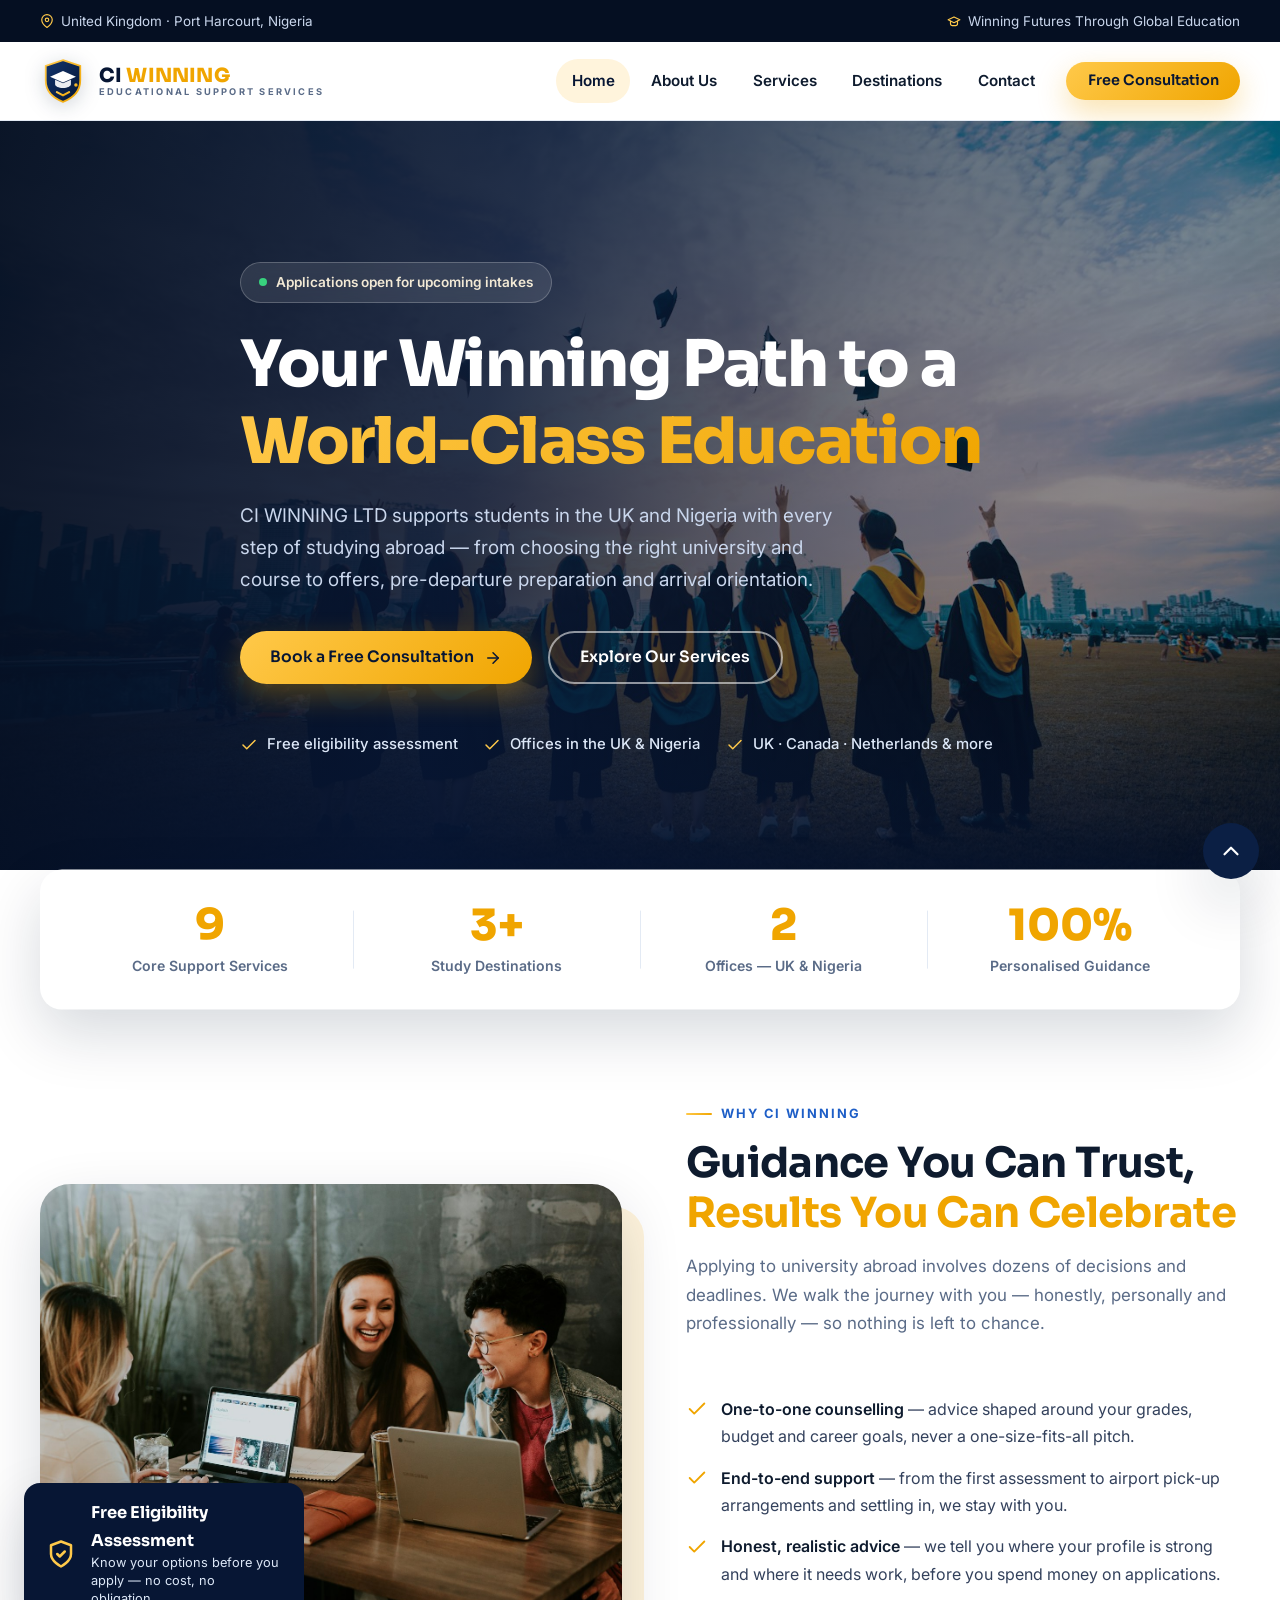
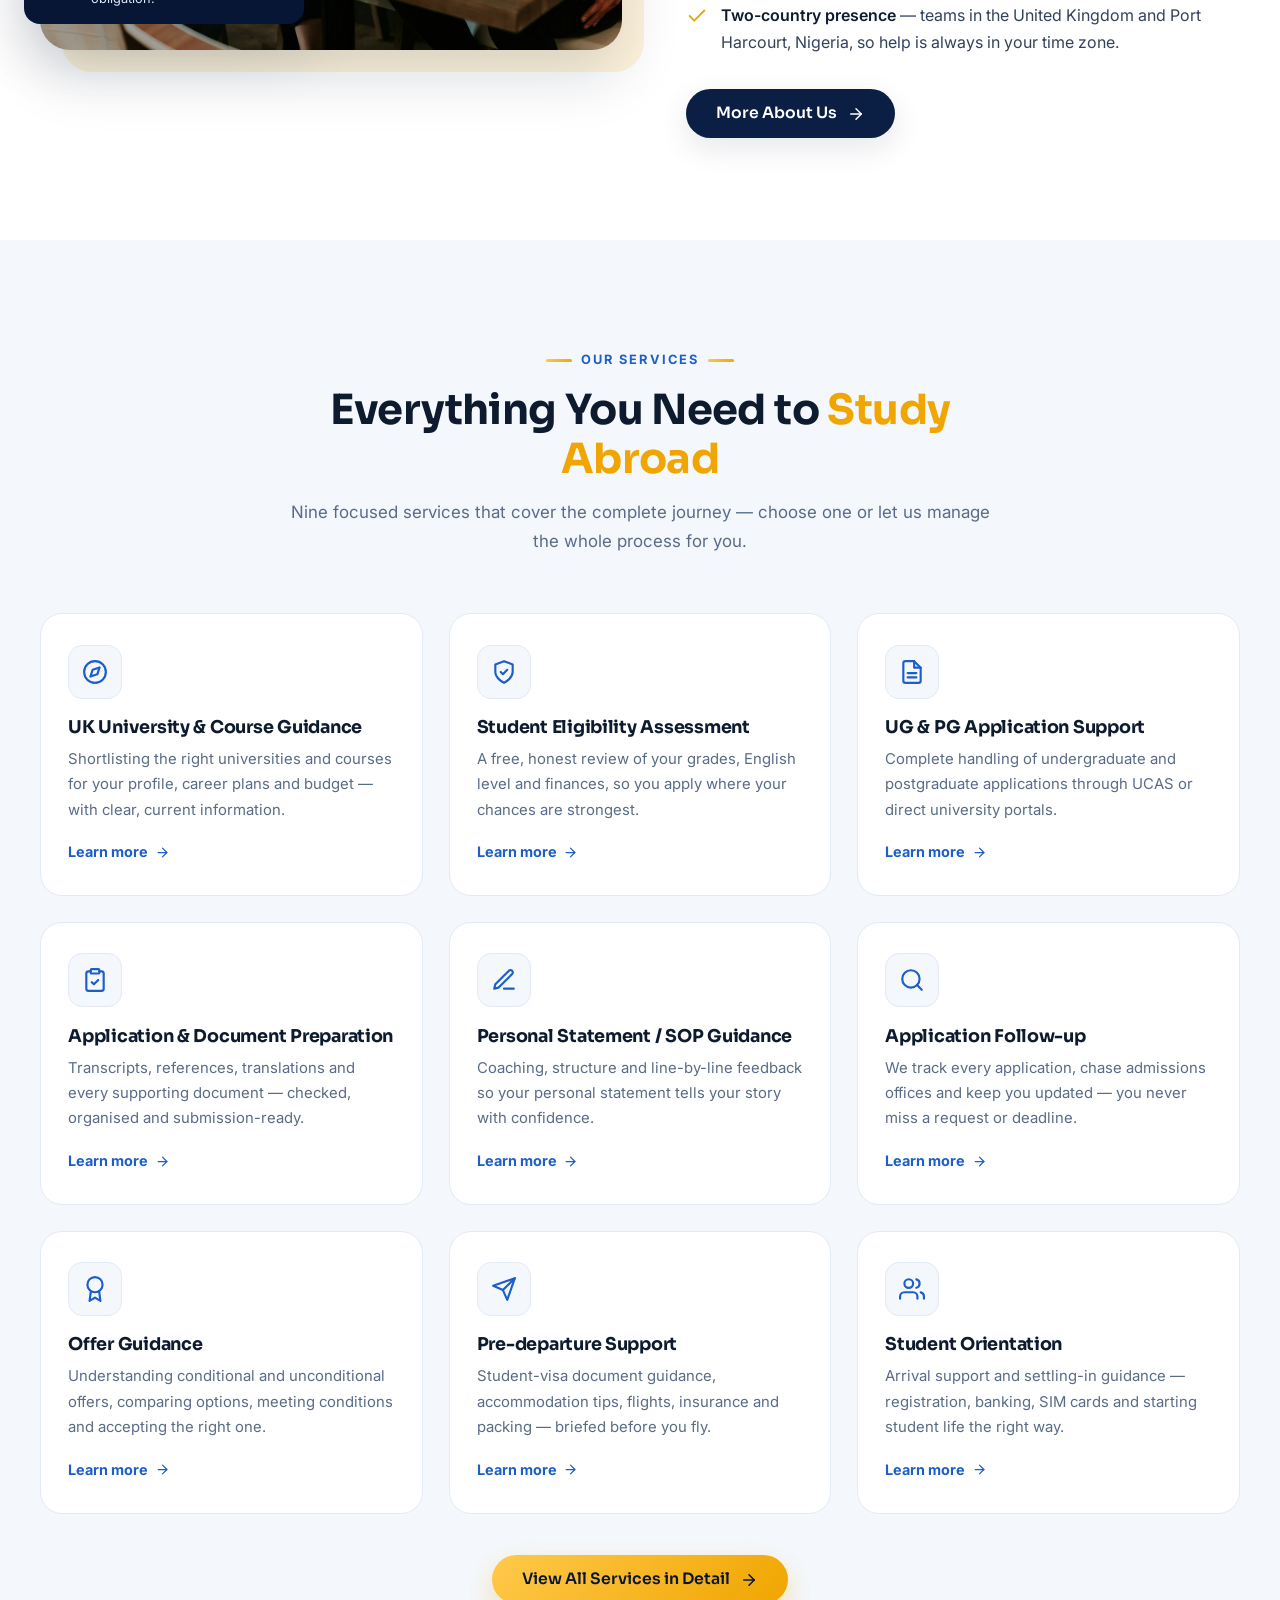
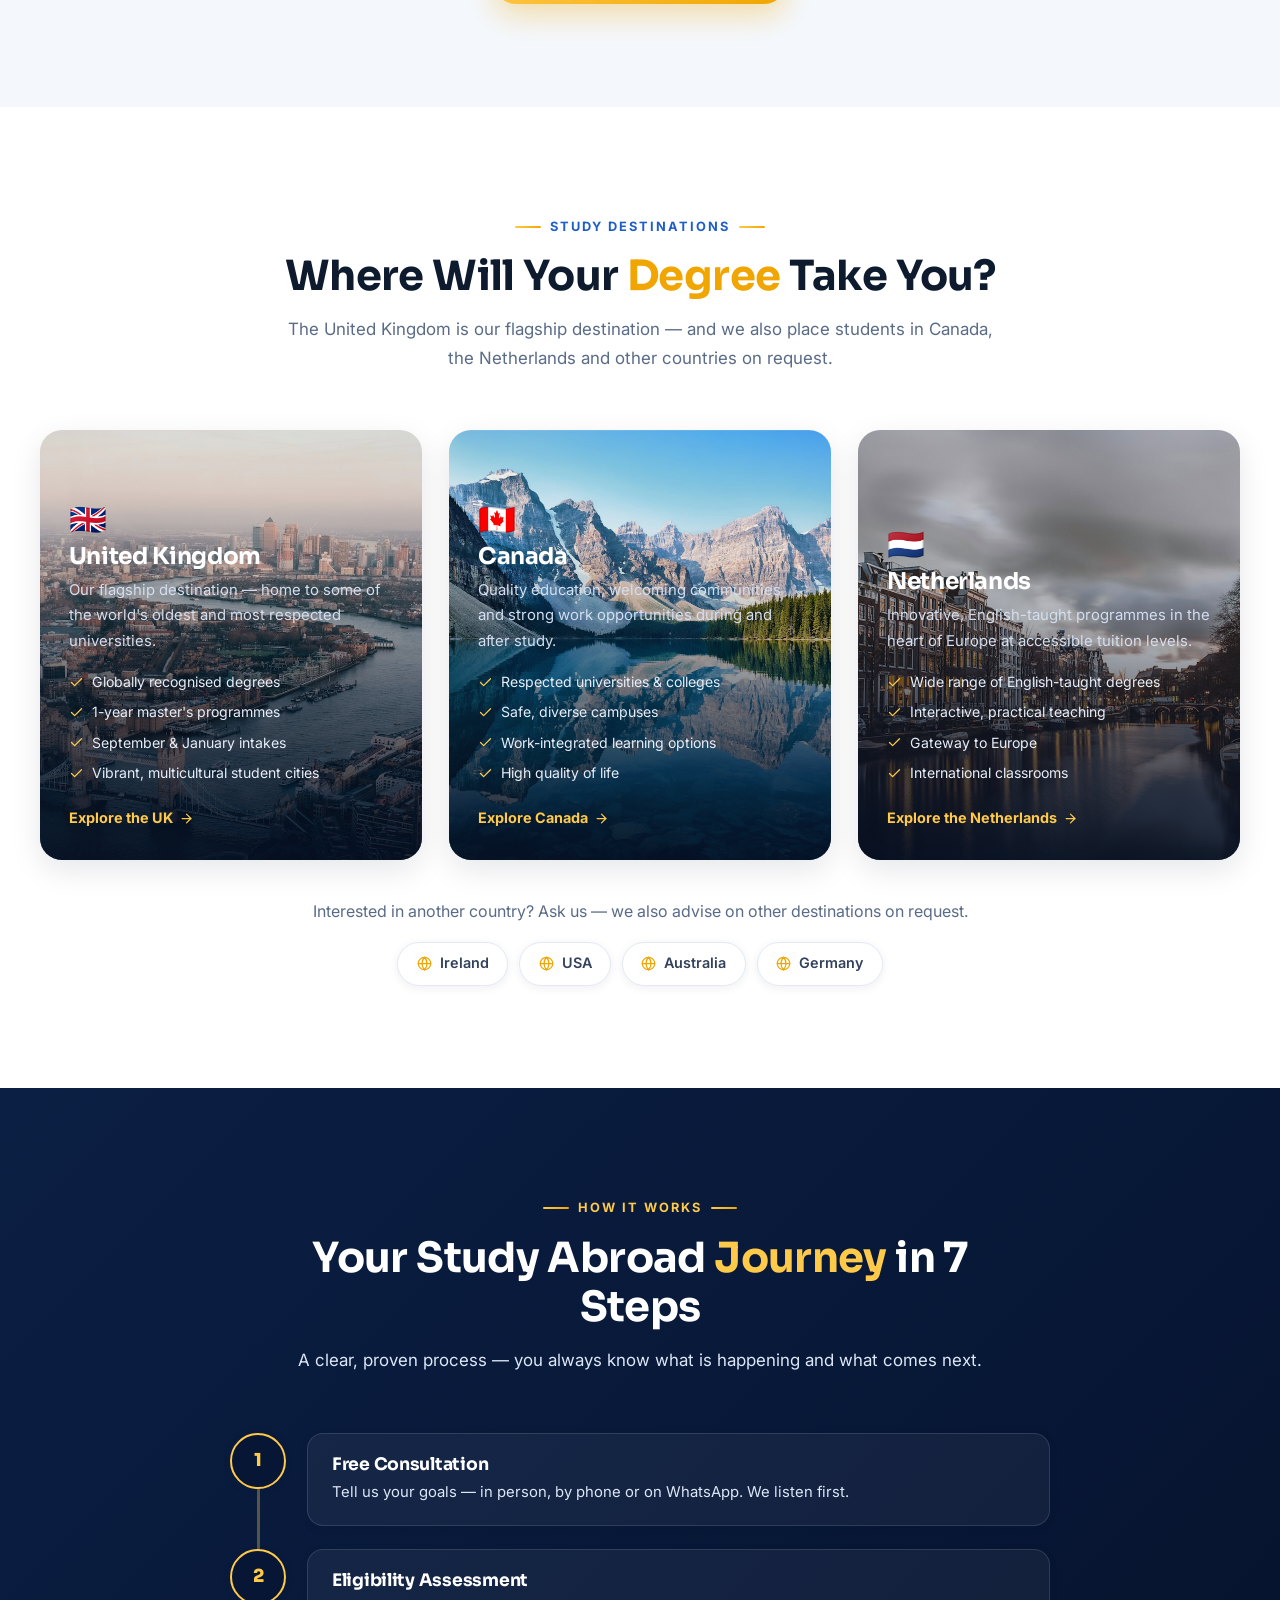
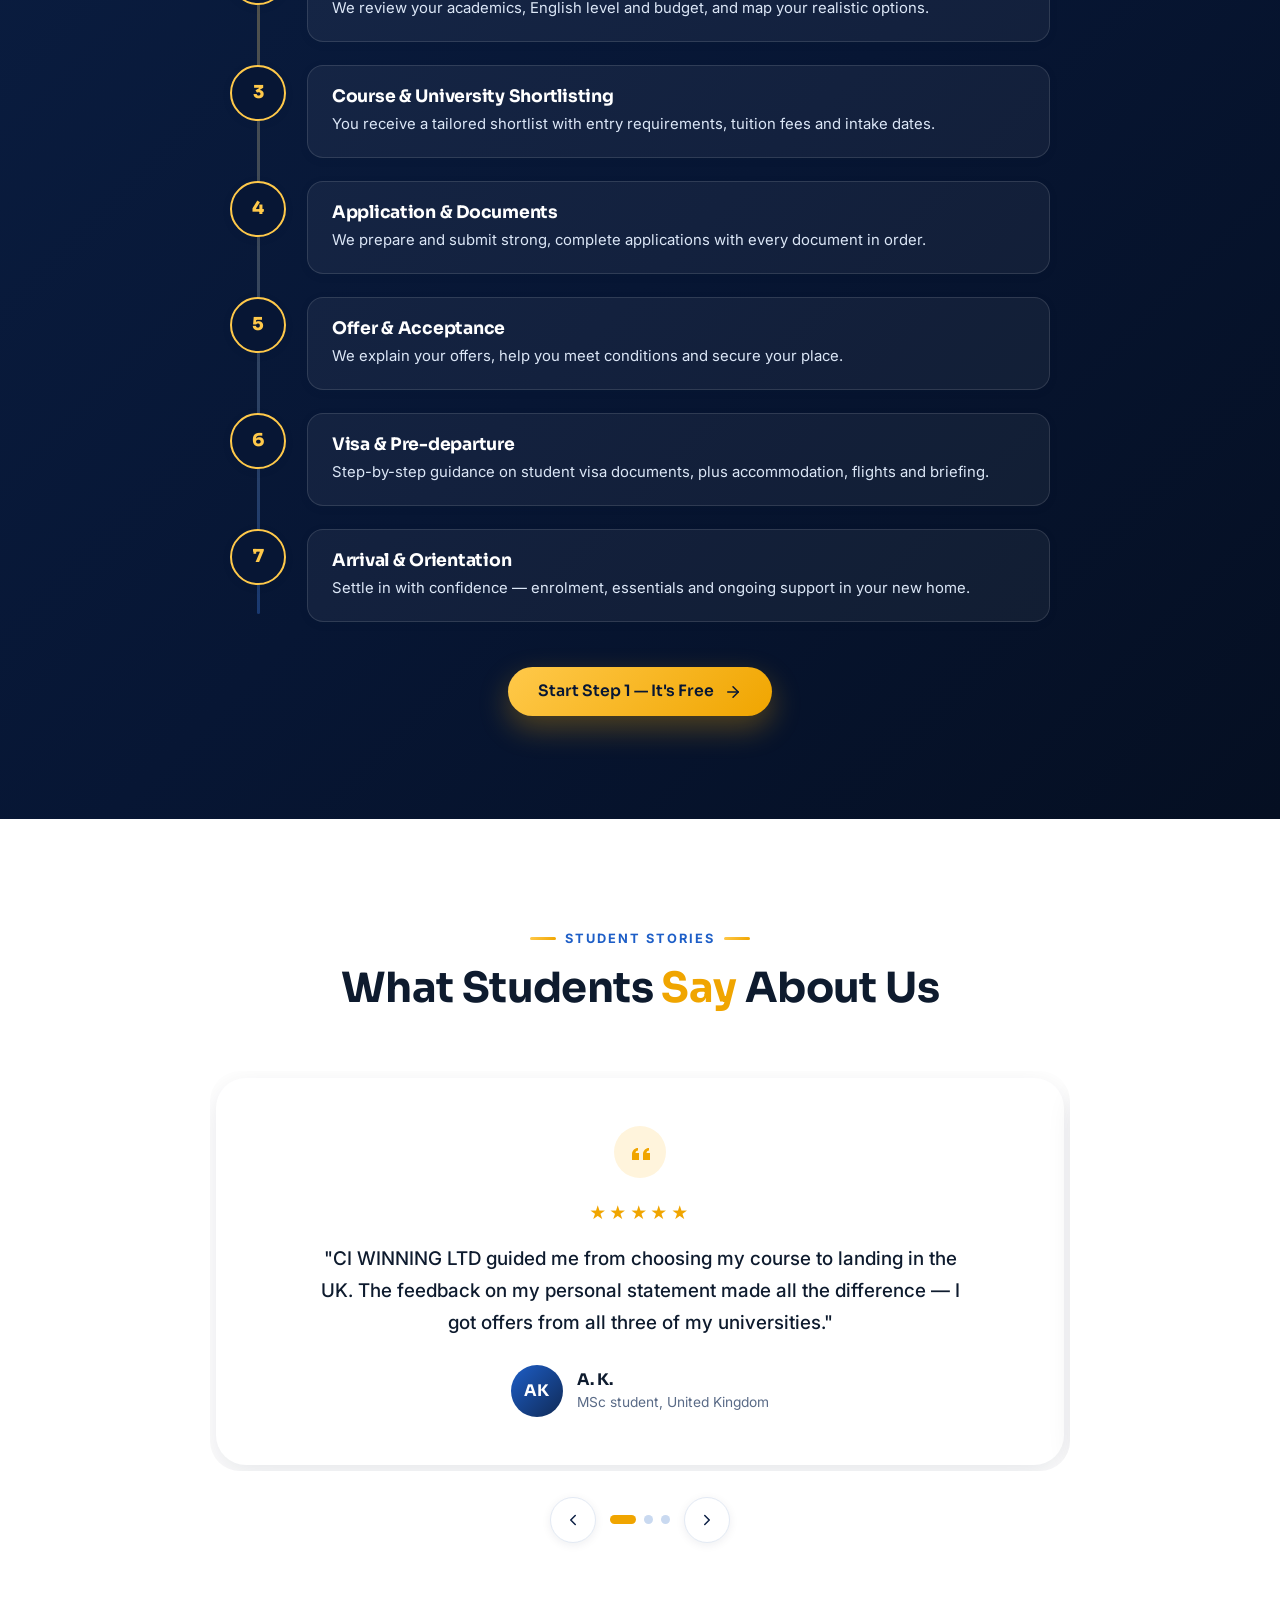
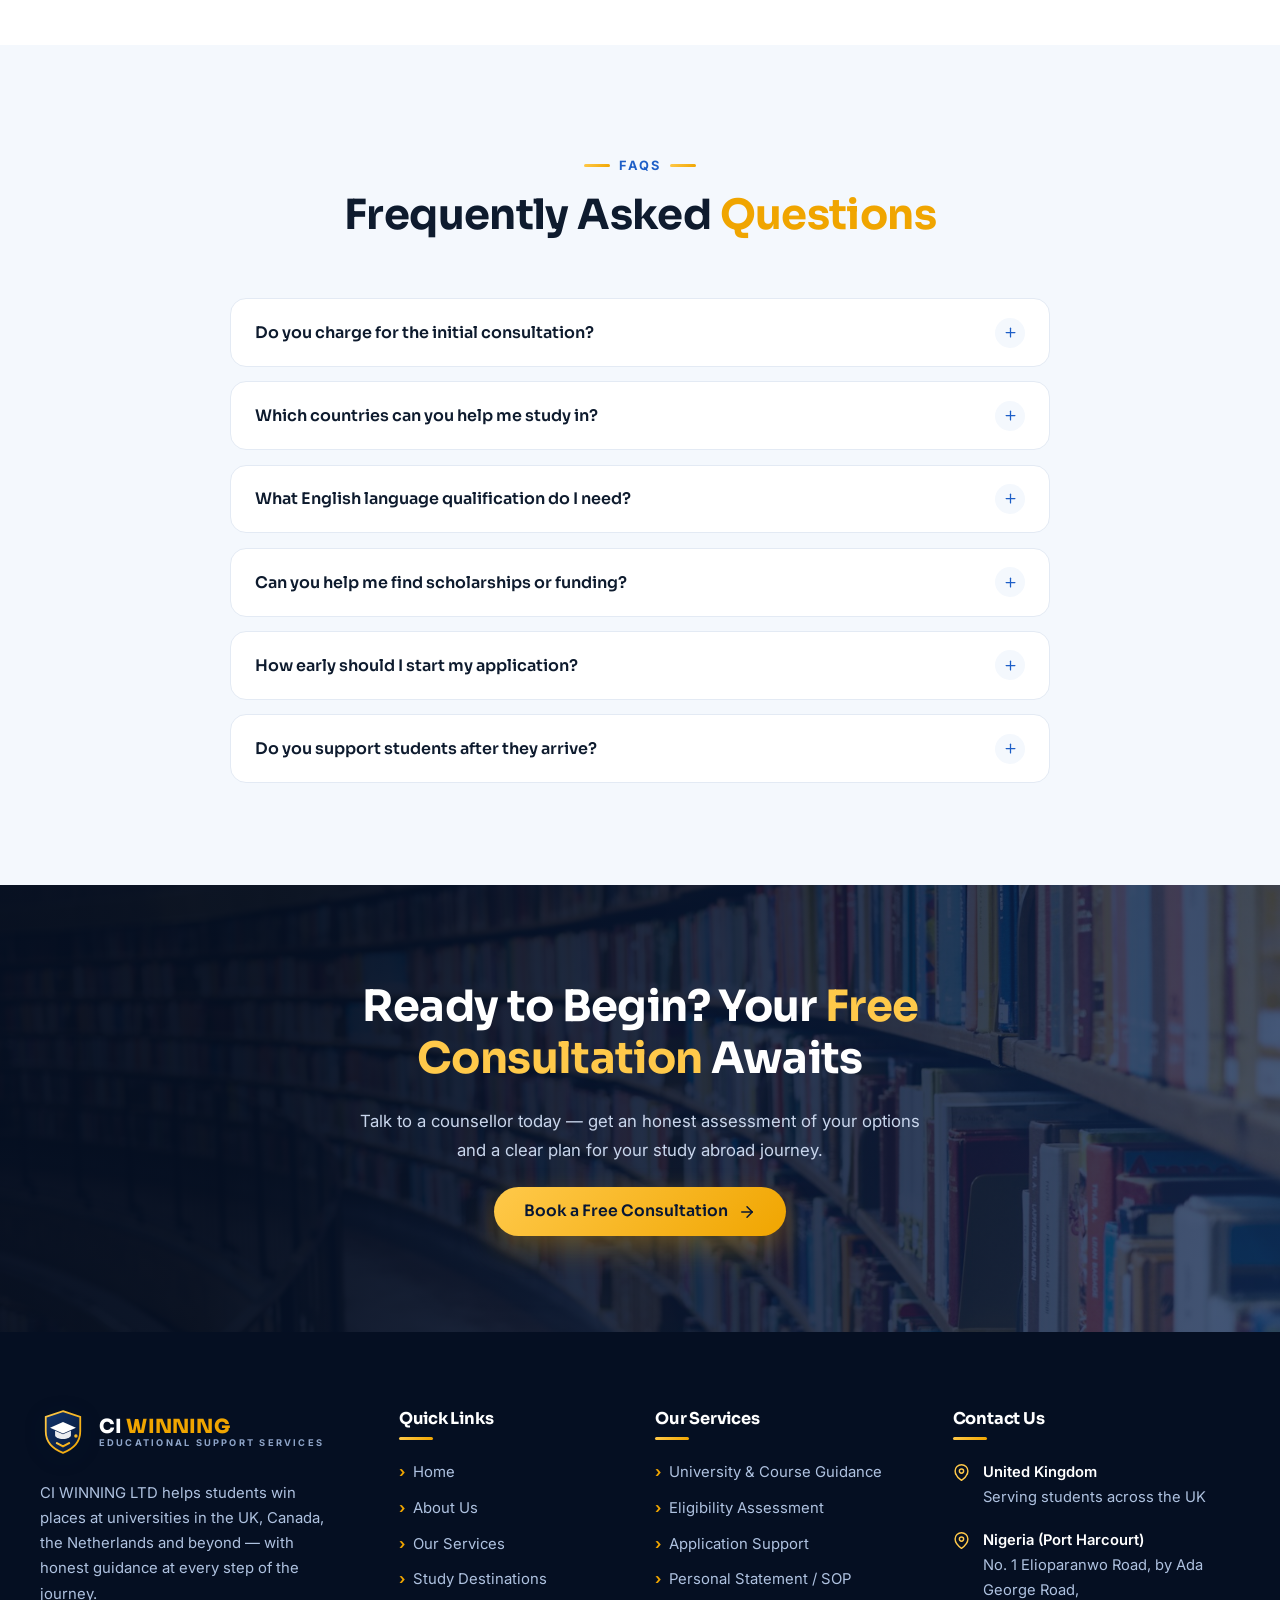
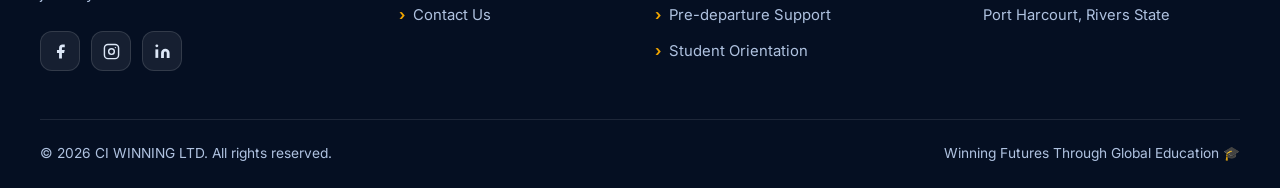
==== index.html @ 77c6aedd "CI WINNING LTD website — 5-page static site (initial public build)" ====
<!DOCTYPE html>
<html lang="en">
<head>
  <meta charset="UTF-8">
  <meta name="viewport" content="width=device-width, initial-scale=1.0">
  <title>CI WINNING LTD — Study in the UK | Educational Support Services in the UK &amp; Nigeria</title>
  <meta name="description" content="CI WINNING LTD guides students from the UK and Nigeria into UK, Canadian and Dutch universities — eligibility assessment, applications, SOP guidance, offer support, pre-departure help and orientation. Book a free consultation today.">
  <meta name="keywords" content="study in UK, UK university admission, education consultancy Nigeria, Port Harcourt education agency, student visa support, personal statement guidance">
  <link rel="canonical" href="https://rudra496.github.io/ciwinningltd/">
  <meta name="robots" content="index, follow">
  <meta name="theme-color" content="#071634">

  <meta property="og:type" content="website">
  <meta property="og:site_name" content="CI WINNING LTD">
  <meta property="og:title" content="CI WINNING LTD — Winning Futures Through Global Education">
  <meta property="og:description" content="Expert guidance for studying in the UK, Canada and the Netherlands — from eligibility assessment to arrival and orientation. Offices in the UK and Port Harcourt, Nigeria.">
  <meta property="og:url" content="https://rudra496.github.io/ciwinningltd/">
  <meta property="og:image" content="https://rudra496.github.io/ciwinningltd/assets/og-image.png">
  <meta name="twitter:card" content="summary_large_image">

  <link rel="icon" type="image/svg+xml" href="assets/favicon.svg">
  <link rel="icon" type="image/png" sizes="32x32" href="assets/favicon-32.png">
  <link rel="apple-touch-icon" href="assets/apple-touch-icon.png">

  <link rel="preconnect" href="https://fonts.googleapis.com">
  <link rel="preconnect" href="https://fonts.gstatic.com" crossorigin>
  <link href="https://fonts.googleapis.com/css2?family=Inter:wght@400;500;600;700&family=Sora:wght@600;700;800&display=swap" rel="stylesheet">
  <link rel="stylesheet" href="css/style.css">

  <script type="application/ld+json">
  {
    "@context": "https://schema.org",
    "@type": "EducationalOrganization",
    "name": "CI WINNING LTD",
    "slogan": "Winning Futures Through Global Education",
    "description": "Educational support services: UK university and course guidance, student eligibility assessment, undergraduate and postgraduate application support, document preparation, personal statement guidance, application follow-up, offer guidance, pre-departure support and student orientation.",
    "address": [
      {
        "@type": "PostalAddress",
        "addressCountry": "GB"
      },
      {
        "@type": "PostalAddress",
        "streetAddress": "No. 1 Elioparanwo Road, by Ada George Road",
        "addressLocality": "Port Harcourt",
        "addressRegion": "Rivers State",
        "addressCountry": "NG"
      }
    ],
    "areaServed": ["United Kingdom", "Nigeria", "Canada", "Netherlands"]
  }
  </script>
</head>
<body data-page="home">
  <div id="scroll-progress" aria-hidden="true"></div>
  <a class="skip-link" href="#main">Skip to main content</a>

  <!-- ================= TOP BAR ================= -->
  <div class="topbar">
    <div class="container topbar__inner">
      <div class="topbar__group">
        <span class="topbar__item">
          <svg viewBox="0 0 24 24" fill="none" stroke="currentColor" stroke-width="2" stroke-linecap="round" stroke-linejoin="round" aria-hidden="true"><path d="M21 10c0 7-9 13-9 13s-9-6-9-13a9 9 0 0 1 18 0z"/><circle cx="12" cy="10" r="3"/></svg>
          United Kingdom · Port Harcourt, Nigeria
        </span>
      </div>
      <div class="topbar__group topbar__group--right">
        <span class="topbar__item">
          <svg viewBox="0 0 24 24" fill="none" stroke="currentColor" stroke-width="2" stroke-linecap="round" stroke-linejoin="round" aria-hidden="true"><path d="M22 10 12 5 2 10l10 5 10-5z"/><path d="M6 12v5c0 1.7 2.7 3 6 3s6-1.3 6-3v-5"/></svg>
          Winning Futures Through Global Education
        </span>
      </div>
    </div>
  </div>

  <!-- ================= HEADER ================= -->
  <header class="site-header">
    <div class="container nav">
      <a class="brand" href="index.html" aria-label="CI WINNING LTD — Home">
        <img class="brand__logo" src="assets/logo.svg" alt="CI WINNING LTD logo" width="46" height="46">
        <span class="brand__text">
          <span class="brand__name">CI <span>WINNING</span></span>
          <span class="brand__sub">Educational Support Services</span>
        </span>
      </a>
      <nav class="nav__menu" aria-label="Primary navigation">
        <a class="nav__link" aria-current="page" href="index.html">Home</a>
        <a class="nav__link" href="about.html">About Us</a>
        <a class="nav__link" href="services.html">Services</a>
        <a class="nav__link" href="destinations.html">Destinations</a>
        <a class="nav__link" href="contact.html">Contact</a>
        <a class="btn btn--gold btn--sm nav__link--cta" href="contact.html">Free Consultation</a>
      </nav>
      <button class="nav__toggle" aria-expanded="false" aria-controls="mobile-menu" aria-label="Open menu">
        <svg viewBox="0 0 24 24" fill="none" stroke="currentColor" stroke-width="2" stroke-linecap="round" aria-hidden="true"><line x1="3" y1="6" x2="21" y2="6"/><line x1="3" y1="12" x2="21" y2="12"/><line x1="3" y1="18" x2="21" y2="18"/></svg>
      </button>
    </div>
  </header>

  <!-- ================= MOBILE MENU ================= -->
  <div class="mobile-menu" id="mobile-menu" aria-hidden="true">
    <div class="mobile-menu__backdrop"></div>
    <div class="mobile-menu__panel" role="dialog" aria-label="Menu">
      <div class="mobile-menu__head">
        <span class="brand__name">CI <span style="color:var(--gold-400)">WINNING</span></span>
        <button class="mobile-menu__close" aria-label="Close menu">
          <svg viewBox="0 0 24 24" fill="none" stroke="currentColor" stroke-width="2" stroke-linecap="round" aria-hidden="true"><line x1="18" y1="6" x2="6" y2="18"/><line x1="6" y1="6" x2="18" y2="18"/></svg>
        </button>
      </div>
      <a class="mnav" href="index.html">Home <span aria-hidden="true">›</span></a>
      <a class="mnav" href="about.html">About Us <span aria-hidden="true">›</span></a>
      <a class="mnav" href="services.html">Services <span aria-hidden="true">›</span></a>
      <a class="mnav" href="destinations.html">Destinations <span aria-hidden="true">›</span></a>
      <a class="mnav" href="contact.html">Contact <span aria-hidden="true">›</span></a>
      <a class="btn btn--gold" href="contact.html">Free Consultation</a>
      <div class="mobile-menu__contact">
        <span>United Kingdom · Port Harcourt, Nigeria</span>
        <span>Educational Support Services</span>
      </div>
    </div>
  </div>

  <main id="main">
    <!-- ================= HERO ================= -->
    <section class="hero">
      <div class="hero__bg" style="background-image:url('images/graduation-toss.jpg')"></div>
      <div class="hero__scrim"></div>
      <div class="container hero__inner">
        <span class="hero__badge reveal">
          <span class="dotpulse" aria-hidden="true"></span>
          Applications open for upcoming intakes
        </span>
        <h1 class="reveal" data-delay="1">Your Winning Path to a <em>World-Class Education</em></h1>
        <p class="hero__lead reveal" data-delay="2">
          CI WINNING LTD supports students in the UK and Nigeria with every step of studying
          abroad — from choosing the right university and course to offers, pre-departure
          preparation and arrival orientation.
        </p>
        <div class="hero__cta reveal" data-delay="3">
          <a class="btn btn--gold" href="contact.html">
            Book a Free Consultation
            <svg viewBox="0 0 24 24" fill="none" stroke="currentColor" stroke-width="2" stroke-linecap="round" stroke-linejoin="round" aria-hidden="true"><line x1="5" y1="12" x2="19" y2="12"/><polyline points="12 5 19 12 12 19"/></svg>
          </a>
          <a class="btn btn--outline" href="services.html">Explore Our Services</a>
        </div>
        <div class="hero__points reveal" data-delay="3">
          <span class="hero__point">
            <svg viewBox="0 0 24 24" fill="none" stroke="currentColor" stroke-width="2" stroke-linecap="round" stroke-linejoin="round" aria-hidden="true"><polyline points="20 6 9 17 4 12"/></svg>
            Free eligibility assessment
          </span>
          <span class="hero__point">
            <svg viewBox="0 0 24 24" fill="none" stroke="currentColor" stroke-width="2" stroke-linecap="round" stroke-linejoin="round" aria-hidden="true"><polyline points="20 6 9 17 4 12"/></svg>
            Offices in the UK &amp; Nigeria
          </span>
          <span class="hero__point">
            <svg viewBox="0 0 24 24" fill="none" stroke="currentColor" stroke-width="2" stroke-linecap="round" stroke-linejoin="round" aria-hidden="true"><polyline points="20 6 9 17 4 12"/></svg>
            UK · Canada · Netherlands &amp; more
          </span>
        </div>
      </div>
    </section>

    <!-- ================= STATS ================= -->
    <div class="stats-band">
      <div class="container">
        <div class="stats-band__card reveal">
          <div class="stat">
            <div class="stat__num"><span data-count="9">0</span></div>
            <div class="stat__label">Core Support Services</div>
          </div>
          <div class="stat">
            <div class="stat__num"><span data-count="3" data-suffix="+">0</span></div>
            <div class="stat__label">Study Destinations</div>
          </div>
          <div class="stat">
            <div class="stat__num"><span data-count="2">0</span></div>
            <div class="stat__label">Offices — UK &amp; Nigeria</div>
          </div>
          <div class="stat">
            <div class="stat__num"><span data-count="100" data-suffix="%">0</span></div>
            <div class="stat__label">Personalised Guidance</div>
          </div>
        </div>
      </div>
    </div>

    <!-- ================= WHY US ================= -->
    <section class="section" style="padding-top: clamp(6.5rem, 12vw, 9rem);">
      <div class="container split">
        <div class="split__media reveal">
          <img src="images/students-group.jpg" alt="Students collaborating happily around laptops" loading="lazy" width="800" height="640">
          <div class="badge-float">
            <svg viewBox="0 0 24 24" fill="none" stroke="currentColor" stroke-width="2" stroke-linecap="round" stroke-linejoin="round" aria-hidden="true"><path d="M12 22s8-4 8-10V5l-8-3-8 3v7c0 6 8 10 8 10z"/><polyline points="9 12 11 14 15 10"/></svg>
            <div>
              <strong>Free Eligibility Assessment</strong>
              <small>Know your options before you apply — no cost, no obligation.</small>
            </div>
          </div>
        </div>
        <div class="split__body">
          <div class="sec-head reveal">
            <span class="kicker">Why CI WINNING</span>
            <h2>Guidance You Can Trust, <em>Results You Can Celebrate</em></h2>
            <p>Applying to university abroad involves dozens of decisions and deadlines. We
            walk the journey with you — honestly, personally and professionally — so nothing
            is left to chance.</p>
          </div>
          <ul class="check-list">
            <li class="reveal">
              <svg viewBox="0 0 24 24" fill="none" stroke="currentColor" stroke-width="2" stroke-linecap="round" stroke-linejoin="round" aria-hidden="true"><polyline points="20 6 9 17 4 12"/></svg>
              <span><strong>One-to-one counselling</strong> — advice shaped around your grades, budget and career goals, never a one-size-fits-all pitch.</span>
            </li>
            <li class="reveal" data-delay="1">
              <svg viewBox="0 0 24 24" fill="none" stroke="currentColor" stroke-width="2" stroke-linecap="round" stroke-linejoin="round" aria-hidden="true"><polyline points="20 6 9 17 4 12"/></svg>
              <span><strong>End-to-end support</strong> — from the first assessment to airport pick-up arrangements and settling in, we stay with you.</span>
            </li>
            <li class="reveal" data-delay="2">
              <svg viewBox="0 0 24 24" fill="none" stroke="currentColor" stroke-width="2" stroke-linecap="round" stroke-linejoin="round" aria-hidden="true"><polyline points="20 6 9 17 4 12"/></svg>
              <span><strong>Honest, realistic advice</strong> — we tell you where your profile is strong and where it needs work, before you spend money on applications.</span>
            </li>
            <li class="reveal" data-delay="3">
              <svg viewBox="0 0 24 24" fill="none" stroke="currentColor" stroke-width="2" stroke-linecap="round" stroke-linejoin="round" aria-hidden="true"><polyline points="20 6 9 17 4 12"/></svg>
              <span><strong>Two-country presence</strong> — teams in the United Kingdom and Port Harcourt, Nigeria, so help is always in your time zone.</span>
            </li>
          </ul>
          <div class="reveal" data-delay="2" style="margin-top:2rem;">
            <a class="btn btn--navy" href="about.html">More About Us
              <svg viewBox="0 0 24 24" fill="none" stroke="currentColor" stroke-width="2" stroke-linecap="round" stroke-linejoin="round" aria-hidden="true"><line x1="5" y1="12" x2="19" y2="12"/><polyline points="12 5 19 12 12 19"/></svg>
            </a>
          </div>
        </div>
      </div>
    </section>

    <!-- ================= SERVICES ================= -->
    <section class="section section--soft" id="services">
      <div class="container">
        <div class="sec-head sec-head--center reveal">
          <span class="kicker">Our Services</span>
          <h2>Everything You Need to <em>Study Abroad</em></h2>
          <p>Nine focused services that cover the complete journey — choose one or let us
          manage the whole process for you.</p>
        </div>
        <div class="svc-grid">
          <article class="svc-card reveal">
            <div class="svc-card__icon">
              <svg viewBox="0 0 24 24" fill="none" stroke="currentColor" stroke-width="2" stroke-linecap="round" stroke-linejoin="round" aria-hidden="true"><circle cx="12" cy="12" r="10"/><polygon points="16.24 7.76 14.12 14.12 7.76 16.24 9.88 9.88 16.24 7.76"/></svg>
            </div>
            <h3>UK University &amp; Course Guidance</h3>
            <p>Shortlisting the right universities and courses for your profile, career plans and budget — with clear, current information.</p>
            <a class="card__link" href="services.html#course-guidance">Learn more
              <svg viewBox="0 0 24 24" fill="none" stroke="currentColor" stroke-width="2" stroke-linecap="round" stroke-linejoin="round" aria-hidden="true"><line x1="5" y1="12" x2="19" y2="12"/><polyline points="12 5 19 12 12 19"/></svg></a>
          </article>
          <article class="svc-card reveal" data-delay="1">
            <div class="svc-card__icon">
              <svg viewBox="0 0 24 24" fill="none" stroke="currentColor" stroke-width="2" stroke-linecap="round" stroke-linejoin="round" aria-hidden="true"><path d="M12 22s8-4 8-10V5l-8-3-8 3v7c0 6 8 10 8 10z"/><polyline points="9 12 11 14 15 10"/></svg>
            </div>
            <h3>Student Eligibility Assessment</h3>
            <p>A free, honest review of your grades, English level and finances, so you apply where your chances are strongest.</p>
            <a class="card__link" href="services.html#eligibility-assessment">Learn more
              <svg viewBox="0 0 24 24" fill="none" stroke="currentColor" stroke-width="2" stroke-linecap="round" stroke-linejoin="round" aria-hidden="true"><line x1="5" y1="12" x2="19" y2="12"/><polyline points="12 5 19 12 12 19"/></svg></a>
          </article>
          <article class="svc-card reveal" data-delay="2">
            <div class="svc-card__icon">
              <svg viewBox="0 0 24 24" fill="none" stroke="currentColor" stroke-width="2" stroke-linecap="round" stroke-linejoin="round" aria-hidden="true"><path d="M14 2H6a2 2 0 0 0-2 2v16a2 2 0 0 0 2 2h12a2 2 0 0 0 2-2V8z"/><polyline points="14 2 14 8 20 8"/><line x1="16" y1="13" x2="8" y2="13"/><line x1="16" y1="17" x2="8" y2="17"/></svg>
            </div>
            <h3>UG &amp; PG Application Support</h3>
            <p>Complete handling of undergraduate and postgraduate applications through UCAS or direct university portals.</p>
            <a class="card__link" href="services.html#application-support">Learn more
              <svg viewBox="0 0 24 24" fill="none" stroke="currentColor" stroke-width="2" stroke-linecap="round" stroke-linejoin="round" aria-hidden="true"><line x1="5" y1="12" x2="19" y2="12"/><polyline points="12 5 19 12 12 19"/></svg></a>
          </article>
          <article class="svc-card reveal">
            <div class="svc-card__icon">
              <svg viewBox="0 0 24 24" fill="none" stroke="currentColor" stroke-width="2" stroke-linecap="round" stroke-linejoin="round" aria-hidden="true"><rect x="8" y="2" width="8" height="4" rx="1"/><path d="M16 4h2a2 2 0 0 1 2 2v14a2 2 0 0 1-2 2H6a2 2 0 0 1-2-2V6a2 2 0 0 1 2-2h2"/><polyline points="9 14 11 16 15 12"/></svg>
            </div>
            <h3>Application &amp; Document Preparation</h3>
            <p>Transcripts, references, translations and every supporting document — checked, organised and submission-ready.</p>
            <a class="card__link" href="services.html#document-preparation">Learn more
              <svg viewBox="0 0 24 24" fill="none" stroke="currentColor" stroke-width="2" stroke-linecap="round" stroke-linejoin="round" aria-hidden="true"><line x1="5" y1="12" x2="19" y2="12"/><polyline points="12 5 19 12 12 19"/></svg></a>
          </article>
          <article class="svc-card reveal" data-delay="1">
            <div class="svc-card__icon">
              <svg viewBox="0 0 24 24" fill="none" stroke="currentColor" stroke-width="2" stroke-linecap="round" stroke-linejoin="round" aria-hidden="true"><path d="M12 20h9"/><path d="M16.5 3.5a2.121 2.121 0 0 1 3 3L7 19l-4 1 1-4L16.5 3.5z"/></svg>
            </div>
            <h3>Personal Statement / SOP Guidance</h3>
            <p>Coaching, structure and line-by-line feedback so your personal statement tells your story with confidence.</p>
            <a class="card__link" href="services.html#sop-guidance">Learn more
              <svg viewBox="0 0 24 24" fill="none" stroke="currentColor" stroke-width="2" stroke-linecap="round" stroke-linejoin="round" aria-hidden="true"><line x1="5" y1="12" x2="19" y2="12"/><polyline points="12 5 19 12 12 19"/></svg></a>
          </article>
          <article class="svc-card reveal" data-delay="2">
            <div class="svc-card__icon">
              <svg viewBox="0 0 24 24" fill="none" stroke="currentColor" stroke-width="2" stroke-linecap="round" stroke-linejoin="round" aria-hidden="true"><circle cx="11" cy="11" r="8"/><line x1="21" y1="21" x2="16.65" y2="16.65"/></svg>
            </div>
            <h3>Application Follow-up</h3>
            <p>We track every application, chase admissions offices and keep you updated — you never miss a request or deadline.</p>
            <a class="card__link" href="services.html#application-followup">Learn more
              <svg viewBox="0 0 24 24" fill="none" stroke="currentColor" stroke-width="2" stroke-linecap="round" stroke-linejoin="round" aria-hidden="true"><line x1="5" y1="12" x2="19" y2="12"/><polyline points="12 5 19 12 12 19"/></svg></a>
          </article>
          <article class="svc-card reveal">
            <div class="svc-card__icon">
              <svg viewBox="0 0 24 24" fill="none" stroke="currentColor" stroke-width="2" stroke-linecap="round" stroke-linejoin="round" aria-hidden="true"><circle cx="12" cy="8" r="7"/><polyline points="8.21 13.89 7 23 12 20 17 23 15.79 13.88"/></svg>
            </div>
            <h3>Offer Guidance</h3>
            <p>Understanding conditional and unconditional offers, comparing options, meeting conditions and accepting the right one.</p>
            <a class="card__link" href="services.html#offer-guidance">Learn more
              <svg viewBox="0 0 24 24" fill="none" stroke="currentColor" stroke-width="2" stroke-linecap="round" stroke-linejoin="round" aria-hidden="true"><line x1="5" y1="12" x2="19" y2="12"/><polyline points="12 5 19 12 12 19"/></svg></a>
          </article>
          <article class="svc-card reveal" data-delay="1">
            <div class="svc-card__icon">
              <svg viewBox="0 0 24 24" fill="none" stroke="currentColor" stroke-width="2" stroke-linecap="round" stroke-linejoin="round" aria-hidden="true"><line x1="22" y1="2" x2="11" y2="13"/><polygon points="22 2 15 22 11 13 2 9 22 2"/></svg>
            </div>
            <h3>Pre-departure Support</h3>
            <p>Student-visa document guidance, accommodation tips, flights, insurance and packing — briefed before you fly.</p>
            <a class="card__link" href="services.html#pre-departure">Learn more
              <svg viewBox="0 0 24 24" fill="none" stroke="currentColor" stroke-width="2" stroke-linecap="round" stroke-linejoin="round" aria-hidden="true"><line x1="5" y1="12" x2="19" y2="12"/><polyline points="12 5 19 12 12 19"/></svg></a>
          </article>
          <article class="svc-card reveal" data-delay="2">
            <div class="svc-card__icon">
              <svg viewBox="0 0 24 24" fill="none" stroke="currentColor" stroke-width="2" stroke-linecap="round" stroke-linejoin="round" aria-hidden="true"><path d="M17 21v-2a4 4 0 0 0-4-4H5a4 4 0 0 0-4 4v2"/><circle cx="9" cy="7" r="4"/><path d="M23 21v-2a4 4 0 0 0-3-3.87"/><path d="M16 3.13a4 4 0 0 1 0 7.75"/></svg>
            </div>
            <h3>Student Orientation</h3>
            <p>Arrival support and settling-in guidance — registration, banking, SIM cards and starting student life the right way.</p>
            <a class="card__link" href="services.html#orientation">Learn more
              <svg viewBox="0 0 24 24" fill="none" stroke="currentColor" stroke-width="2" stroke-linecap="round" stroke-linejoin="round" aria-hidden="true"><line x1="5" y1="12" x2="19" y2="12"/><polyline points="12 5 19 12 12 19"/></svg></a>
          </article>
        </div>
        <div style="text-align:center; margin-top:2.6rem;" class="reveal">
          <a class="btn btn--gold" href="services.html">View All Services in Detail
            <svg viewBox="0 0 24 24" fill="none" stroke="currentColor" stroke-width="2" stroke-linecap="round" stroke-linejoin="round" aria-hidden="true"><line x1="5" y1="12" x2="19" y2="12"/><polyline points="12 5 19 12 12 19"/></svg>
          </a>
        </div>
      </div>
    </section>

    <!-- ================= DESTINATIONS ================= -->
    <section class="section" id="destinations">
      <div class="container">
        <div class="sec-head sec-head--center reveal">
          <span class="kicker">Study Destinations</span>
          <h2>Where Will Your <em>Degree</em> Take You?</h2>
          <p>The United Kingdom is our flagship destination — and we also place students in
          Canada, the Netherlands and other countries on request.</p>
        </div>
        <div class="dest-grid">
          <article class="dest-card reveal">
            <div class="dest-card__img"><img src="images/london.jpg" alt="Aerial view of Tower Bridge and the River Thames, London" loading="lazy" width="600" height="800"></div>
            <div class="dest-card__scrim"></div>
            <div class="dest-card__body">
              <span class="dest-card__flag" aria-hidden="true">🇬🇧</span>
              <h3>United Kingdom</h3>
              <p>Our flagship destination — home to some of the world's oldest and most respected universities.</p>
              <ul>
                <li><svg viewBox="0 0 24 24" fill="none" stroke="currentColor" stroke-width="2" stroke-linecap="round" stroke-linejoin="round" aria-hidden="true"><polyline points="20 6 9 17 4 12"/></svg>Globally recognised degrees</li>
                <li><svg viewBox="0 0 24 24" fill="none" stroke="currentColor" stroke-width="2" stroke-linecap="round" stroke-linejoin="round" aria-hidden="true"><polyline points="20 6 9 17 4 12"/></svg>1-year master's programmes</li>
                <li><svg viewBox="0 0 24 24" fill="none" stroke="currentColor" stroke-width="2" stroke-linecap="round" stroke-linejoin="round" aria-hidden="true"><polyline points="20 6 9 17 4 12"/></svg>September &amp; January intakes</li>
                <li><svg viewBox="0 0 24 24" fill="none" stroke="currentColor" stroke-width="2" stroke-linecap="round" stroke-linejoin="round" aria-hidden="true"><polyline points="20 6 9 17 4 12"/></svg>Vibrant, multicultural student cities</li>
              </ul>
              <a class="card__link" href="destinations.html#uk">Explore the UK
                <svg viewBox="0 0 24 24" fill="none" stroke="currentColor" stroke-width="2" stroke-linecap="round" stroke-linejoin="round" aria-hidden="true"><line x1="5" y1="12" x2="19" y2="12"/><polyline points="12 5 19 12 12 19"/></svg></a>
            </div>
          </article>
          <article class="dest-card reveal" data-delay="1">
            <div class="dest-card__img"><img src="images/canada.jpg" alt="Moraine Lake surrounded by mountains in Banff National Park, Canada" loading="lazy" width="600" height="800"></div>
            <div class="dest-card__scrim"></div>
            <div class="dest-card__body">
              <span class="dest-card__flag" aria-hidden="true">🇨🇦</span>
              <h3>Canada</h3>
              <p>Quality education, welcoming communities and strong work opportunities during and after study.</p>
              <ul>
                <li><svg viewBox="0 0 24 24" fill="none" stroke="currentColor" stroke-width="2" stroke-linecap="round" stroke-linejoin="round" aria-hidden="true"><polyline points="20 6 9 17 4 12"/></svg>Respected universities &amp; colleges</li>
                <li><svg viewBox="0 0 24 24" fill="none" stroke="currentColor" stroke-width="2" stroke-linecap="round" stroke-linejoin="round" aria-hidden="true"><polyline points="20 6 9 17 4 12"/></svg>Safe, diverse campuses</li>
                <li><svg viewBox="0 0 24 24" fill="none" stroke="currentColor" stroke-width="2" stroke-linecap="round" stroke-linejoin="round" aria-hidden="true"><polyline points="20 6 9 17 4 12"/></svg>Work-integrated learning options</li>
                <li><svg viewBox="0 0 24 24" fill="none" stroke="currentColor" stroke-width="2" stroke-linecap="round" stroke-linejoin="round" aria-hidden="true"><polyline points="20 6 9 17 4 12"/></svg>High quality of life</li>
              </ul>
              <a class="card__link" href="destinations.html#canada">Explore Canada
                <svg viewBox="0 0 24 24" fill="none" stroke="currentColor" stroke-width="2" stroke-linecap="round" stroke-linejoin="round" aria-hidden="true"><line x1="5" y1="12" x2="19" y2="12"/><polyline points="12 5 19 12 12 19"/></svg></a>
            </div>
          </article>
          <article class="dest-card reveal" data-delay="2">
            <div class="dest-card__img"><img src="images/amsterdam.jpg" alt="Canal houses along the water in Amsterdam, Netherlands at dusk" loading="lazy" width="600" height="800"></div>
            <div class="dest-card__scrim"></div>
            <div class="dest-card__body">
              <span class="dest-card__flag" aria-hidden="true">🇳🇱</span>
              <h3>Netherlands</h3>
              <p>Innovative, English-taught programmes in the heart of Europe at accessible tuition levels.</p>
              <ul>
                <li><svg viewBox="0 0 24 24" fill="none" stroke="currentColor" stroke-width="2" stroke-linecap="round" stroke-linejoin="round" aria-hidden="true"><polyline points="20 6 9 17 4 12"/></svg>Wide range of English-taught degrees</li>
                <li><svg viewBox="0 0 24 24" fill="none" stroke="currentColor" stroke-width="2" stroke-linecap="round" stroke-linejoin="round" aria-hidden="true"><polyline points="20 6 9 17 4 12"/></svg>Interactive, practical teaching</li>
                <li><svg viewBox="0 0 24 24" fill="none" stroke="currentColor" stroke-width="2" stroke-linecap="round" stroke-linejoin="round" aria-hidden="true"><polyline points="20 6 9 17 4 12"/></svg>Gateway to Europe</li>
                <li><svg viewBox="0 0 24 24" fill="none" stroke="currentColor" stroke-width="2" stroke-linecap="round" stroke-linejoin="round" aria-hidden="true"><polyline points="20 6 9 17 4 12"/></svg>International classrooms</li>
              </ul>
              <a class="card__link" href="destinations.html#netherlands">Explore the Netherlands
                <svg viewBox="0 0 24 24" fill="none" stroke="currentColor" stroke-width="2" stroke-linecap="round" stroke-linejoin="round" aria-hidden="true"><line x1="5" y1="12" x2="19" y2="12"/><polyline points="12 5 19 12 12 19"/></svg></a>
            </div>
          </article>
        </div>
        <div style="text-align:center; margin-top:2.4rem;" class="reveal">
          <p style="margin-bottom:1rem; color:var(--ink-500);">Interested in another country? Ask us — we also advise on other destinations on request.</p>
          <div class="chip-row" style="justify-content:center;">
            <span class="chip"><svg viewBox="0 0 24 24" fill="none" stroke="currentColor" stroke-width="2" stroke-linecap="round" stroke-linejoin="round" aria-hidden="true"><circle cx="12" cy="12" r="10"/><line x1="2" y1="12" x2="22" y2="12"/><path d="M12 2a15.3 15.3 0 0 1 4 10 15.3 15.3 0 0 1-4 10 15.3 15.3 0 0 1-4-10 15.3 15.3 0 0 1 4-10z"/></svg>Ireland</span>
            <span class="chip"><svg viewBox="0 0 24 24" fill="none" stroke="currentColor" stroke-width="2" stroke-linecap="round" stroke-linejoin="round" aria-hidden="true"><circle cx="12" cy="12" r="10"/><line x1="2" y1="12" x2="22" y2="12"/><path d="M12 2a15.3 15.3 0 0 1 4 10 15.3 15.3 0 0 1-4 10 15.3 15.3 0 0 1-4-10 15.3 15.3 0 0 1 4-10z"/></svg>USA</span>
            <span class="chip"><svg viewBox="0 0 24 24" fill="none" stroke="currentColor" stroke-width="2" stroke-linecap="round" stroke-linejoin="round" aria-hidden="true"><circle cx="12" cy="12" r="10"/><line x1="2" y1="12" x2="22" y2="12"/><path d="M12 2a15.3 15.3 0 0 1 4 10 15.3 15.3 0 0 1-4 10 15.3 15.3 0 0 1-4-10 15.3 15.3 0 0 1 4-10z"/></svg>Australia</span>
            <span class="chip"><svg viewBox="0 0 24 24" fill="none" stroke="currentColor" stroke-width="2" stroke-linecap="round" stroke-linejoin="round" aria-hidden="true"><circle cx="12" cy="12" r="10"/><line x1="2" y1="12" x2="22" y2="12"/><path d="M12 2a15.3 15.3 0 0 1 4 10 15.3 15.3 0 0 1-4 10 15.3 15.3 0 0 1-4-10 15.3 15.3 0 0 1 4-10z"/></svg>Germany</span>
          </div>
        </div>
      </div>
    </section>

    <!-- ================= JOURNEY ================= -->
    <section class="section section--navy" id="journey">
      <div class="container">
        <div class="sec-head sec-head--center reveal">
          <span class="kicker">How It Works</span>
          <h2>Your Study Abroad <em>Journey</em> in 7 Steps</h2>
          <p>A clear, proven process — you always know what is happening and what comes next.</p>
        </div>
        <div class="timeline timeline--onnavy" style="max-width:820px; margin-inline:auto;">
          <div class="tl-item reveal">
            <div class="tl-item__num">1</div>
            <div class="tl-item__body"><h3>Free Consultation</h3><p>Tell us your goals — in person, by phone or on WhatsApp. We listen first.</p></div>
          </div>
          <div class="tl-item reveal" data-delay="1">
            <div class="tl-item__num">2</div>
            <div class="tl-item__body"><h3>Eligibility Assessment</h3><p>We review your academics, English level and budget, and map your realistic options.</p></div>
          </div>
          <div class="tl-item reveal" data-delay="2">
            <div class="tl-item__num">3</div>
            <div class="tl-item__body"><h3>Course &amp; University Shortlisting</h3><p>You receive a tailored shortlist with entry requirements, tuition fees and intake dates.</p></div>
          </div>
          <div class="tl-item reveal" data-delay="3">
            <div class="tl-item__num">4</div>
            <div class="tl-item__body"><h3>Application &amp; Documents</h3><p>We prepare and submit strong, complete applications with every document in order.</p></div>
          </div>
          <div class="tl-item reveal">
            <div class="tl-item__num">5</div>
            <div class="tl-item__body"><h3>Offer &amp; Acceptance</h3><p>We explain your offers, help you meet conditions and secure your place.</p></div>
          </div>
          <div class="tl-item reveal" data-delay="1">
            <div class="tl-item__num">6</div>
            <div class="tl-item__body"><h3>Visa &amp; Pre-departure</h3><p>Step-by-step guidance on student visa documents, plus accommodation, flights and briefing.</p></div>
          </div>
          <div class="tl-item reveal" data-delay="2">
            <div class="tl-item__num">7</div>
            <div class="tl-item__body"><h3>Arrival &amp; Orientation</h3><p>Settle in with confidence — enrolment, essentials and ongoing support in your new home.</p></div>
          </div>
        </div>
        <div style="text-align:center; margin-top:2.8rem;" class="reveal">
          <a class="btn btn--gold" href="contact.html">Start Step 1 — It's Free
            <svg viewBox="0 0 24 24" fill="none" stroke="currentColor" stroke-width="2" stroke-linecap="round" stroke-linejoin="round" aria-hidden="true"><line x1="5" y1="12" x2="19" y2="12"/><polyline points="12 5 19 12 12 19"/></svg>
          </a>
        </div>
      </div>
    </section>

    <!-- ================= TESTIMONIALS ================= -->
    <section class="section" id="testimonials">
      <div class="container">
        <div class="sec-head sec-head--center reveal">
          <span class="kicker">Student Stories</span>
          <h2>What Students <em>Say</em> About Us</h2>
        </div>
        <div class="testi-wrap reveal">
          <div class="testi-viewport">
            <div class="testi-track">
              <div class="testi-slide">
                <div class="testi-card">
                  <div class="testi-card__quote-mark">
                    <svg viewBox="0 0 24 24" fill="currentColor" aria-hidden="true"><path d="M10 8c-3.3 0-6 2.7-6 6v6h7v-7H7.5c0-1.4 1.1-2.5 2.5-2.5V8zm11 0c-3.3 0-6 2.7-6 6v6h7v-7h-3.5c0-1.4 1.1-2.5 2.5-2.5V8z"/></svg>
                  </div>
                  <div class="testi-card__stars" aria-label="5 out of 5 stars">★★★★★</div>
                  <blockquote>"CI WINNING LTD guided me from choosing my course to landing in the UK. The feedback on my personal statement made all the difference — I got offers from all three of my universities."</blockquote>
                  <div class="testi-card__person">
                    <span class="testi-card__avatar" aria-hidden="true">AK</span>
                    <span class="testi-card__who"><strong>A. K.</strong><span>MSc student, United Kingdom</span></span>
                  </div>
                </div>
              </div>
              <div class="testi-slide">
                <div class="testi-card">
                  <div class="testi-card__quote-mark">
                    <svg viewBox="0 0 24 24" fill="currentColor" aria-hidden="true"><path d="M10 8c-3.3 0-6 2.7-6 6v6h7v-7H7.5c0-1.4 1.1-2.5 2.5-2.5V8zm11 0c-3.3 0-6 2.7-6 6v6h7v-7h-3.5c0-1.4 1.1-2.5 2.5-2.5V8z"/></svg>
                  </div>
                  <div class="testi-card__stars" aria-label="5 out of 5 stars">★★★★★</div>
                  <blockquote>"The free eligibility assessment saved me months. They told me honestly where my profile was strong — and I applied only where I had a real chance."</blockquote>
                  <div class="testi-card__person">
                    <span class="testi-card__avatar" aria-hidden="true">TO</span>
                    <span class="testi-card__who"><strong>T. O.</strong><span>Undergraduate applicant, Port Harcourt</span></span>
                  </div>
                </div>
              </div>
              <div class="testi-slide">
                <div class="testi-card">
                  <div class="testi-card__quote-mark">
                    <svg viewBox="0 0 24 24" fill="currentColor" aria-hidden="true"><path d="M10 8c-3.3 0-6 2.7-6 6v6h7v-7H7.5c0-1.4 1.1-2.5 2.5-2.5V8zm11 0c-3.3 0-6 2.7-6 6v6h7v-7h-3.5c0-1.4 1.1-2.5 2.5-2.5V8z"/></svg>
                  </div>
                  <div class="testi-card__stars" aria-label="5 out of 5 stars">★★★★★</div>
                  <blockquote>"From the offer letter to the pre-departure briefing, every step was clear. Their WhatsApp support answered my questions within hours, even at weekends."</blockquote>
                  <div class="testi-card__person">
                    <span class="testi-card__avatar" aria-hidden="true">EE</span>
                    <span class="testi-card__who"><strong>E. E.</strong><span>Postgraduate student, Netherlands</span></span>
                  </div>
                </div>
              </div>
            </div>
          </div>
          <div class="testi-nav">
            <button class="testi-btn testi-btn--prev" aria-label="Previous testimonial">
              <svg viewBox="0 0 24 24" fill="none" stroke="currentColor" stroke-width="2" stroke-linecap="round" stroke-linejoin="round" aria-hidden="true"><polyline points="15 18 9 12 15 6"/></svg>
            </button>
            <div class="testi-dots" role="tablist" aria-label="Testimonial navigation"></div>
            <button class="testi-btn testi-btn--next" aria-label="Next testimonial">
              <svg viewBox="0 0 24 24" fill="none" stroke="currentColor" stroke-width="2" stroke-linecap="round" stroke-linejoin="round" aria-hidden="true"><polyline points="9 18 15 12 9 6"/></svg>
            </button>
          </div>
        </div>
      </div>
    </section>

    <!-- ================= FAQ ================= -->
    <section class="section section--soft" id="faq">
      <div class="container">
        <div class="sec-head sec-head--center reveal">
          <span class="kicker">FAQs</span>
          <h2>Frequently Asked <em>Questions</em></h2>
        </div>
        <div class="faq-list reveal">
          <details class="faq-item">
            <summary>Do you charge for the initial consultation?
              <span class="faq-icon"><svg viewBox="0 0 24 24" fill="none" stroke="currentColor" stroke-width="2" stroke-linecap="round" aria-hidden="true"><line x1="12" y1="5" x2="12" y2="19"/><line x1="5" y1="12" x2="19" y2="12"/></svg></span>
            </summary>
            <div class="faq-item__body">No. Your first consultation and eligibility assessment are completely free — in person, by phone or on WhatsApp. Paid work begins only if you decide to proceed with an application through us.</div>
          </details>
          <details class="faq-item">
            <summary>Which countries can you help me study in?
              <span class="faq-icon"><svg viewBox="0 0 24 24" fill="none" stroke="currentColor" stroke-width="2" stroke-linecap="round" aria-hidden="true"><line x1="12" y1="5" x2="12" y2="19"/><line x1="5" y1="12" x2="19" y2="12"/></svg></span>
            </summary>
            <div class="faq-item__body">The United Kingdom is our flagship destination. We also support applications to Canada and the Netherlands, and we advise on other countries on request — tell us where you want to go and we will assess your options honestly.</div>
          </details>
          <details class="faq-item">
            <summary>What English language qualification do I need?
              <span class="faq-icon"><svg viewBox="0 0 24 24" fill="none" stroke="currentColor" stroke-width="2" stroke-linecap="round" aria-hidden="true"><line x1="12" y1="5" x2="12" y2="19"/><line x1="5" y1="12" x2="19" y2="12"/></svg></span>
            </summary>
            <div class="faq-item__body">Requirements vary by university and course — many UK institutions ask for IELTS (or an equivalent test), while some accept alternative evidence such as prior study in English. During your assessment we check the exact requirement for each course and advise on preparation options.</div>
          </details>
          <details class="faq-item">
            <summary>Can you help me find scholarships or funding?
              <span class="faq-icon"><svg viewBox="0 0 24 24" fill="none" stroke="currentColor" stroke-width="2" stroke-linecap="round" aria-hidden="true"><line x1="12" y1="5" x2="12" y2="19"/><line x1="5" y1="12" x2="19" y2="12"/></svg></span>
            </summary>
            <div class="faq-item__body">We guide you through scholarships, bursaries and fee discounts offered by universities and external bodies, and help you present a strong application. We do not provide loans or sponsorships ourselves, and we will never promise funding that is not confirmed.</div>
          </details>
          <details class="faq-item">
            <summary>How early should I start my application?
              <span class="faq-icon"><svg viewBox="0 0 24 24" fill="none" stroke="currentColor" stroke-width="2" stroke-linecap="round" aria-hidden="true"><line x1="12" y1="5" x2="12" y2="19"/><line x1="5" y1="12" x2="19" y2="12"/></svg></span>
            </summary>
            <div class="faq-item__body">Ideally 6–12 months before your intended intake. This leaves room for English tests, document gathering, offer conditions, visa processing and accommodation. Late applications can still succeed for some intakes — contact us and we will assess your timeline.</div>
          </details>
          <details class="faq-item">
            <summary>Do you support students after they arrive?
              <span class="faq-icon"><svg viewBox="0 0 24 24" fill="none" stroke="currentColor" stroke-width="2" stroke-linecap="round" aria-hidden="true"><line x1="12" y1="5" x2="12" y2="19"/><line x1="5" y1="12" x2="19" y2="12"/></svg></span>
            </summary>
            <div class="faq-item__body">Yes. Our support does not end at the airport — student orientation covers enrolment, registration, banking, SIM cards and settling in, and our team stays reachable throughout your studies.</div>
          </details>
        </div>
      </div>
    </section>

    <!-- ================= CTA ================= -->
    <section class="cta-band">
      <div class="cta-band__bg" style="background-image:url('images/library.jpg')"></div>
      <div class="cta-band__scrim"></div>
      <div class="container cta-band__inner">
        <h2 class="reveal">Ready to Begin? Your <em>Free Consultation</em> Awaits</h2>
        <p class="reveal" data-delay="1">Talk to a counsellor today — get an honest assessment of your options and a clear plan for your study abroad journey.</p>
        <div class="cta-band__btns reveal" data-delay="2">
          <a class="btn btn--gold" href="contact.html">
            Book a Free Consultation
            <svg viewBox="0 0 24 24" fill="none" stroke="currentColor" stroke-width="2" stroke-linecap="round" stroke-linejoin="round" aria-hidden="true"><line x1="5" y1="12" x2="19" y2="12"/><polyline points="12 5 19 12 12 19"/></svg>
          </a>
          
        </div>
      </div>
    </section>
  </main>

  <!-- ================= FOOTER ================= -->
  <footer class="site-footer">
    <div class="container footer-top">
      <div class="footer-brand">
        <a class="brand" href="index.html" aria-label="CI WINNING LTD — Home">
          <img class="brand__logo" src="assets/logo.svg" alt="" width="46" height="46">
          <span class="brand__text">
            <span class="brand__name">CI <span>WINNING</span></span>
            <span class="brand__sub" style="color:#8FA5C9;">Educational Support Services</span>
          </span>
        </a>
        <p>CI WINNING LTD helps students win places at universities in the UK, Canada, the
        Netherlands and beyond — with honest guidance at every step of the journey.</p>
        <div class="footer-social">
          <a href="#" aria-label="Facebook (coming soon)"><svg viewBox="0 0 24 24" fill="currentColor" aria-hidden="true"><path d="M18 2h-3a5 5 0 0 0-5 5v3H7v4h3v8h4v-8h3l1-4h-4V7a1 1 0 0 1 1-1h3z"/></svg></a>
          <a href="#" aria-label="Instagram (coming soon)"><svg viewBox="0 0 24 24" fill="none" stroke="currentColor" stroke-width="2" stroke-linecap="round" stroke-linejoin="round" aria-hidden="true"><rect x="2" y="2" width="20" height="20" rx="5"/><circle cx="12" cy="12" r="4"/><line x1="17.5" y1="6.5" x2="17.51" y2="6.5"/></svg></a>
          <a href="#" aria-label="LinkedIn (coming soon)"><svg viewBox="0 0 24 24" fill="currentColor" aria-hidden="true"><path d="M16 8a6 6 0 0 1 6 6v7h-4v-7a2 2 0 0 0-2-2 2 2 0 0 0-2 2v7h-4v-7a6 6 0 0 1 6-6z"/><rect x="2" y="9" width="4" height="12"/><circle cx="4" cy="4" r="2"/></svg></a>
          
        </div>
      </div>
      <div>
        <h4>Quick Links</h4>
        <div class="footer-links">
          <a href="index.html">Home</a>
          <a href="about.html">About Us</a>
          <a href="services.html">Our Services</a>
          <a href="destinations.html">Study Destinations</a>
          <a href="contact.html">Contact Us</a>
        </div>
      </div>
      <div>
        <h4>Our Services</h4>
        <div class="footer-links">
          <a href="services.html#course-guidance">University &amp; Course Guidance</a>
          <a href="services.html#eligibility-assessment">Eligibility Assessment</a>
          <a href="services.html#application-support">Application Support</a>
          <a href="services.html#sop-guidance">Personal Statement / SOP</a>
          <a href="services.html#pre-departure">Pre-departure Support</a>
          <a href="services.html#orientation">Student Orientation</a>
        </div>
      </div>
      <div>
        <h4>Contact Us</h4>
        <ul class="footer-contact">
          <li>
            <svg viewBox="0 0 24 24" fill="none" stroke="currentColor" stroke-width="2" stroke-linecap="round" stroke-linejoin="round" aria-hidden="true"><path d="M21 10c0 7-9 13-9 13s-9-6-9-13a9 9 0 0 1 18 0z"/><circle cx="12" cy="10" r="3"/></svg>
            <span><strong>United Kingdom</strong>Serving students across the UK</span>
          </li>
          <li>
            <svg viewBox="0 0 24 24" fill="none" stroke="currentColor" stroke-width="2" stroke-linecap="round" stroke-linejoin="round" aria-hidden="true"><path d="M21 10c0 7-9 13-9 13s-9-6-9-13a9 9 0 0 1 18 0z"/><circle cx="12" cy="10" r="3"/></svg>
            <span><strong>Nigeria (Port Harcourt)</strong>No. 1 Elioparanwo Road, by Ada George Road,<br>Port Harcourt, Rivers State</span>
          </li>
        </ul>
      </div>
    </div>
    <div class="container footer-bottom">
      <span>© <span id="year">2026</span> CI WINNING LTD. All rights reserved.</span>
      <span>Winning Futures Through Global Education 🎓</span>
    </div>
  </footer>

  <!-- ================= FLOATING ACTIONS ================= -->
  <div class="fab-stack">
    <button class="fab fab--top" aria-label="Back to top">
      <svg viewBox="0 0 24 24" fill="none" stroke="currentColor" stroke-width="2" stroke-linecap="round" stroke-linejoin="round" aria-hidden="true"><polyline points="18 15 12 9 6 15"/></svg>
    </button>
  </div>

  <script src="js/main.js" defer></script>
</body>
</html>
---- css/style.css ----
/* ============================================================
   CI WINNING LTD — Educational Support Services
   Design system: navy + gold, Sora/Inter, fluid type
   ============================================================ */

:root {
  --navy-950: #050F22;
  --navy-900: #071634;
  --navy-800: #0B1F44;
  --navy-700: #102A56;
  --navy-600: #173A73;
  --navy-100: #DCE7F7;
  --blue-500: #1D5EC7;
  --blue-400: #3B7AE0;
  --gold-500: #F0A500;
  --gold-400: #FFC94A;
  --gold-100: #FFF4DC;
  --ink-900: #0E1B2E;
  --ink-700: #33415C;
  --ink-500: #5A6B87;
  --line: #E3EAF4;
  --bg: #FFFFFF;
  --bg-soft: #F4F8FD;
  --bg-navy-soft: #0E2350;
  --white: #FFFFFF;

  --grad-navy: linear-gradient(135deg, #0B1F44 0%, #071634 55%, #050F22 100%);
  --grad-gold: linear-gradient(135deg, #FFC94A 0%, #F0A500 100%);
  --grad-blue: linear-gradient(135deg, #1D5EC7 0%, #102A56 100%);

  --shadow-sm: 0 2px 10px rgba(7, 22, 52, .07);
  --shadow-md: 0 10px 30px rgba(7, 22, 52, .10);
  --shadow-lg: 0 24px 60px rgba(7, 22, 52, .16);
  --shadow-gold: 0 12px 30px rgba(240, 165, 0, .32);

  --r-sm: 10px;
  --r-md: 16px;
  --r-lg: 22px;
  --r-xl: 30px;

  --font-head: "Sora", "Segoe UI", system-ui, sans-serif;
  --font-body: "Inter", "Segoe UI", system-ui, sans-serif;

  --container: 1200px;
  --nav-h: 78px;
}

/* ---------- Reset ---------- */
*, *::before, *::after { box-sizing: border-box; margin: 0; padding: 0; }
html { scroll-behavior: smooth; -webkit-text-size-adjust: 100%; }
body {
  font-family: var(--font-body);
  font-size: 1rem;
  line-height: 1.7;
  color: var(--ink-700);
  background: var(--bg);
  overflow-x: hidden;
}
img, svg, iframe { display: block; max-width: 100%; }
img { height: auto; }
a { color: var(--blue-500); text-decoration: none; transition: color .25s ease; }
a:hover { color: var(--navy-700); }
ul, ol { list-style: none; }
button { font: inherit; cursor: pointer; border: 0; background: none; }
input, select, textarea { font: inherit; color: inherit; }
h1, h2, h3, h4, h5 {
  font-family: var(--font-head);
  color: var(--ink-900);
  line-height: 1.2;
  font-weight: 700;
  letter-spacing: -.015em;
}
::selection { background: var(--gold-400); color: var(--navy-900); }
:focus-visible { outline: 3px solid var(--gold-500); outline-offset: 3px; border-radius: 4px; }

/* scroll progress bar */
#scroll-progress {
  position: fixed; top: 0; left: 0; height: 3px; width: 0%;
  background: var(--grad-gold); z-index: 2000; transition: width .1s linear;
}

/* skip link */
.skip-link {
  position: absolute; left: -999px; top: 8px; z-index: 3000;
  background: var(--navy-900); color: #fff; padding: .6rem 1.2rem;
  border-radius: 8px; font-weight: 600;
}
.skip-link:focus { left: 8px; color: #fff; }

/* ---------- Layout utilities ---------- */
.container { width: min(100% - 2.5rem, var(--container)); margin-inline: auto; }
.section { padding: clamp(4rem, 8vw, 6.5rem) 0; }
.section--soft { background: var(--bg-soft); }
.section--navy { background: var(--grad-navy); color: var(--navy-100); }
.section--navy h2, .section--navy h3 { color: #fff; }

.grid { display: grid; gap: 1.75rem; }
.grid-2 { grid-template-columns: repeat(2, 1fr); }
.grid-3 { grid-template-columns: repeat(3, 1fr); }
.grid-4 { grid-template-columns: repeat(4, 1fr); }

/* ---------- Section headings ---------- */
.sec-head { max-width: 720px; margin-bottom: clamp(2.4rem, 5vw, 3.6rem); }
.sec-head--center { margin-inline: auto; text-align: center; }
.kicker {
  display: inline-flex; align-items: center; gap: .55rem;
  font-weight: 700; font-size: .8rem; letter-spacing: .16em;
  text-transform: uppercase; color: var(--blue-500); margin-bottom: .9rem;
}
.kicker::before { content: ""; width: 26px; height: 2.5px; background: var(--grad-gold); border-radius: 2px; }
.sec-head--center .kicker::after { content: ""; width: 26px; height: 2.5px; background: var(--grad-gold); border-radius: 2px; }
.sec-head h2 { font-size: clamp(1.75rem, 3.6vw, 2.6rem); margin-bottom: .8rem; }
.sec-head h2 em { font-style: normal; color: var(--gold-500); }
.section--navy .sec-head h2 em { color: var(--gold-400); }
.sec-head p { font-size: 1.06rem; color: var(--ink-500); }
.section--navy .sec-head p { color: var(--navy-100); }
.section--navy .kicker { color: var(--gold-400); }

/* ---------- Buttons ---------- */
.btn {
  display: inline-flex; align-items: center; justify-content: center; gap: .6rem;
  font-family: var(--font-head); font-weight: 600; font-size: .98rem;
  padding: .95rem 1.9rem; border-radius: 999px;
  transition: transform .25s ease, box-shadow .25s ease, background .25s ease, color .25s ease;
  will-change: transform; line-height: 1.2;
}
.btn svg { width: 18px; height: 18px; flex: none; }
.btn--gold { background: var(--grad-gold); color: var(--navy-900); box-shadow: var(--shadow-gold); }
.btn--gold:hover { transform: translateY(-3px); box-shadow: 0 18px 40px rgba(240, 165, 0, .42); color: var(--navy-900); }
.btn--navy { background: var(--navy-800); color: #fff; box-shadow: var(--shadow-md); }
.btn--navy:hover { background: var(--navy-600); transform: translateY(-3px); color: #fff; }
.btn--outline { border: 2px solid rgba(255, 255, 255, .55); color: #fff; }
.btn--outline:hover { background: rgba(255, 255, 255, .12); border-color: #fff; color: #fff; transform: translateY(-3px); }
.btn--outline-dark { border: 2px solid var(--navy-800); color: var(--navy-800); }
.btn--outline-dark:hover { background: var(--navy-800); color: #fff; transform: translateY(-3px); }
.btn--sm { padding: .65rem 1.35rem; font-size: .9rem; }
.btn--block { width: 100%; }

/* ============================================================
   TOP BAR
   ============================================================ */
.topbar {
  background: var(--navy-950); color: #C9D6EC;
  font-size: .84rem; position: relative; z-index: 60;
}
.topbar__inner {
  display: flex; align-items: center; justify-content: space-between;
  gap: 1rem; min-height: 42px; flex-wrap: wrap; padding: .25rem 0;
}
.topbar__group { display: flex; align-items: center; gap: 1.4rem; flex-wrap: wrap; }
.topbar__item { display: inline-flex; align-items: center; gap: .45rem; color: #C9D6EC; }
.topbar__item svg { width: 14px; height: 14px; color: var(--gold-400); flex: none; }
a.topbar__item:hover { color: #fff; }
.topbar__tag { color: var(--gold-400); font-weight: 600; letter-spacing: .06em; }

/* ============================================================
   HEADER / NAV
   ============================================================ */
.site-header {
  position: sticky; top: 0; z-index: 1000;
  background: rgba(255, 255, 255, .92);
  backdrop-filter: blur(14px); -webkit-backdrop-filter: blur(14px);
  border-bottom: 1px solid var(--line);
  transition: box-shadow .3s ease, background .3s ease;
}
.site-header.is-scrolled { box-shadow: var(--shadow-md); background: rgba(255, 255, 255, .97); }
.nav { display: flex; align-items: center; justify-content: space-between; gap: 1.5rem; height: var(--nav-h); }

.brand { display: inline-flex; align-items: center; gap: .8rem; }
.brand__logo { width: 46px; height: 46px; flex: none; filter: drop-shadow(0 4px 10px rgba(7, 22, 52, .18)); }
.brand__text { display: flex; flex-direction: column; line-height: 1.12; }
.brand__name {
  font-family: var(--font-head); font-weight: 800; font-size: 1.22rem;
  color: var(--navy-900); letter-spacing: .01em;
}
.brand__name span { color: var(--gold-500); }
.brand__sub {
  font-size: .58rem; font-weight: 700; letter-spacing: .24em;
  text-transform: uppercase; color: var(--ink-500);
}

.nav__menu { display: flex; align-items: center; gap: .35rem; }
.nav__link {
  display: inline-block; padding: .55rem .95rem; border-radius: 999px;
  font-weight: 600; font-size: .95rem; color: var(--ink-900);
  position: relative;
}
.nav__link:hover { color: var(--blue-500); background: var(--bg-soft); }
.nav__link[aria-current="page"] { color: var(--navy-900); background: var(--gold-100); }
.nav__link--cta { margin-left: .6rem; }
.nav__toggle {
  display: none; width: 46px; height: 46px; border-radius: 12px;
  background: var(--navy-800); color: #fff;
  align-items: center; justify-content: center;
}
.nav__toggle svg { width: 22px; height: 22px; }

/* mobile drawer */
.mobile-menu {
  position: fixed; inset: 0; z-index: 1500; visibility: hidden; pointer-events: none;
}
.mobile-menu.is-open { visibility: visible; pointer-events: auto; }
.mobile-menu__backdrop {
  position: absolute; inset: 0; background: rgba(5, 15, 34, .6);
  opacity: 0; transition: opacity .3s ease;
}
.mobile-menu.is-open .mobile-menu__backdrop { opacity: 1; }
.mobile-menu__panel {
  position: absolute; top: 0; right: 0; bottom: 0; width: min(86vw, 360px);
  background: var(--navy-900); color: #fff; padding: 1.4rem 1.5rem 2.5rem;
  transform: translateX(100%); transition: transform .35s cubic-bezier(.22, .9, .3, 1);
  display: flex; flex-direction: column; gap: .4rem; overflow-y: auto;
}
.mobile-menu.is-open .mobile-menu__panel { transform: translateX(0); }
.mobile-menu__head { display: flex; align-items: center; justify-content: space-between; margin-bottom: 1rem; }
.mobile-menu__head .brand__name { color: #fff; }
.mobile-menu__close { width: 42px; height: 42px; border-radius: 10px; background: rgba(255,255,255,.1); color: #fff; display: grid; place-items: center; }
.mobile-menu__close svg { width: 20px; height: 20px; }
.mobile-menu__panel a.mnav {
  color: #E6EDF9; font-weight: 600; font-size: 1.05rem;
  padding: .85rem .4rem; border-bottom: 1px solid rgba(255,255,255,.08);
  display: flex; align-items: center; justify-content: space-between;
}
.mobile-menu__panel a.mnav:hover, .mobile-menu__panel a.mnav[aria-current="page"] { color: var(--gold-400); }
.mobile-menu__panel .btn { margin-top: 1.4rem; }
.mobile-menu__contact { margin-top: auto; padding-top: 1.6rem; font-size: .9rem; color: var(--navy-100); display: grid; gap: .5rem; }
.mobile-menu__contact a { color: #fff; display: inline-flex; gap: .5rem; align-items: center; }
.mobile-menu__contact svg { width: 15px; height: 15px; color: var(--gold-400); }

/* ============================================================
   HERO (home)
   ============================================================ */
.hero {
  position: relative; color: #fff; overflow: hidden;
  background: var(--navy-950);
}
.hero__bg {
  position: absolute; inset: 0; background-size: cover; background-position: center 30%;
  opacity: 1;
}
.hero__scrim {
  position: absolute; inset: 0;
  background:
    linear-gradient(100deg, rgba(5, 15, 34, .96) 0%, rgba(7, 22, 52, .88) 38%, rgba(7, 22, 52, .55) 68%, rgba(7, 22, 52, .35) 100%),
    linear-gradient(0deg, rgba(5, 15, 34, .92) 0%, rgba(5, 15, 34, 0) 30%);
}
.hero__inner {
  position: relative; z-index: 2;
  padding: clamp(5rem, 11vw, 9.5rem) 0 clamp(4.5rem, 9vw, 7rem);
  max-width: 800px;
}
.hero__badge {
  display: inline-flex; align-items: center; gap: .6rem;
  background: rgba(255, 255, 255, .1); border: 1px solid rgba(255, 255, 255, .22);
  backdrop-filter: blur(8px); -webkit-backdrop-filter: blur(8px);
  padding: .5rem 1.1rem; border-radius: 999px;
  font-size: .85rem; font-weight: 600; color: #F2E9D5; margin-bottom: 1.5rem;
}
.hero__badge svg { width: 16px; height: 16px; color: var(--gold-400); }
.hero__badge .dotpulse { width: 8px; height: 8px; border-radius: 50%; background: #38D27E; box-shadow: 0 0 0 0 rgba(56, 210, 126, .6); animation: pulse 2s infinite; }
@keyframes pulse {
  0% { box-shadow: 0 0 0 0 rgba(56, 210, 126, .55); }
  70% { box-shadow: 0 0 0 10px rgba(56, 210, 126, 0); }
  100% { box-shadow: 0 0 0 0 rgba(56, 210, 126, 0); }
}
.hero h1 {
  color: #fff; font-size: clamp(2.3rem, 5.4vw, 4rem);
  font-weight: 800; letter-spacing: -.02em; margin-bottom: 1.2rem;
}
.hero h1 em { font-style: normal; background: var(--grad-gold); -webkit-background-clip: text; background-clip: text; color: transparent; }
.hero__lead { font-size: clamp(1.02rem, 1.6vw, 1.18rem); color: #C9D6EC; max-width: 620px; margin-bottom: 2.2rem; }
.hero__cta { display: flex; gap: 1rem; flex-wrap: wrap; margin-bottom: 3rem; }
.hero__points { display: flex; gap: 1.6rem; flex-wrap: wrap; }
.hero__point { display: inline-flex; align-items: center; gap: .55rem; font-size: .93rem; color: #DCE7F7; font-weight: 500; }
.hero__point svg { width: 18px; height: 18px; color: var(--gold-400); flex: none; }

/* hero stats band */
.stats-band {
  position: relative; z-index: 5;
  transform: translateY(clamp(2.2rem, 5vw, 3.6rem));
  margin-top: calc(clamp(2.2rem, 5vw, 3.6rem) * -1);
}
.stats-band__card {
  background: #fff; border-radius: var(--r-lg);
  box-shadow: var(--shadow-lg); padding: 2rem 2.4rem;
  display: grid; grid-template-columns: repeat(4, 1fr); gap: 1.5rem;
}
.stat { text-align: center; position: relative; }
.stat + .stat::before {
  content: ""; position: absolute; left: -0.75rem; top: 12%; height: 76%;
  width: 1px; background: var(--line);
}
.stat__num {
  font-family: var(--font-head); font-weight: 800;
  font-size: clamp(1.9rem, 3.4vw, 2.7rem); color: var(--navy-800);
  line-height: 1.1;
}
.stat__num span { color: var(--gold-500); }
.stat__label { font-size: .88rem; font-weight: 600; color: var(--ink-500); margin-top: .3rem; }

/* ============================================================
   PAGE HERO (subpages)
   ============================================================ */
.page-hero {
  position: relative; color: #fff; background: var(--navy-950); overflow: hidden;
}
.page-hero__bg { position: absolute; inset: 0; background-size: cover; background-position: center; }
.page-hero__scrim { position: absolute; inset: 0; background: linear-gradient(100deg, rgba(5,15,34,.95) 10%, rgba(7,22,52,.82) 55%, rgba(7,22,52,.6) 100%); }
.page-hero__inner { position: relative; z-index: 2; padding: clamp(4.2rem, 9vw, 6.5rem) 0; text-align: center; }
.page-hero h1 { color: #fff; font-size: clamp(2rem, 4.6vw, 3.2rem); margin-bottom: .9rem; }
.page-hero h1 em { font-style: normal; color: var(--gold-400); }
.page-hero p { color: #C9D6EC; max-width: 640px; margin-inline: auto; font-size: 1.05rem; }
.breadcrumb {
  display: inline-flex; gap: .55rem; align-items: center;
  font-size: .86rem; color: #AFC2E0; margin-bottom: 1.2rem;
  background: rgba(255,255,255,.08); border: 1px solid rgba(255,255,255,.16);
  padding: .4rem 1rem; border-radius: 999px;
}
.breadcrumb a { color: var(--gold-400); font-weight: 600; }
.breadcrumb a:hover { color: #fff; }
.breadcrumb span[aria-hidden] { color: #7E93B5; }

/* ============================================================
   CARDS / FEATURES
   ============================================================ */
.card {
  background: #fff; border: 1px solid var(--line); border-radius: var(--r-lg);
  padding: 2rem 1.8rem; box-shadow: var(--shadow-sm);
  transition: transform .3s ease, box-shadow .3s ease, border-color .3s ease;
  position: relative; overflow: hidden;
}
.card:hover { transform: translateY(-6px); box-shadow: var(--shadow-md); border-color: #C9D9F0; }
.card__icon {
  width: 58px; height: 58px; border-radius: 16px; display: grid; place-items: center;
  background: var(--grad-blue); color: #fff; margin-bottom: 1.3rem;
  box-shadow: 0 10px 22px rgba(16, 42, 86, .28);
}
.card__icon svg { width: 27px; height: 27px; }
.card--gold .card__icon { background: var(--grad-gold); color: var(--navy-900); box-shadow: var(--shadow-gold); }
.card h3 { font-size: 1.16rem; margin-bottom: .6rem; }
.card p { font-size: .95rem; color: var(--ink-500); }
.card__link {
  display: inline-flex; align-items: center; gap: .4rem; margin-top: 1.1rem;
  font-weight: 700; font-size: .9rem; color: var(--blue-500);
}
.card__link svg { width: 15px; height: 15px; transition: transform .25s ease; }
.card:hover .card__link svg { transform: translateX(4px); }
.card__num {
  position: absolute; top: 1.1rem; right: 1.4rem;
  font-family: var(--font-head); font-weight: 800; font-size: 2.6rem;
  color: transparent; -webkit-text-stroke: 1.4px #D5E1F2; line-height: 1;
}

/* split feature (image + text) */
.split { display: grid; grid-template-columns: 1.05fr 1fr; gap: clamp(2.2rem, 5vw, 4.5rem); align-items: center; }
.split--rev { grid-template-columns: 1fr 1.05fr; }
.split__media { position: relative; }
.split__media img { border-radius: var(--r-xl); box-shadow: var(--shadow-lg); width: 100%; object-fit: cover; aspect-ratio: 5 / 4; }
.split__media::before {
  content: ""; position: absolute; inset: 1.4rem -1.4rem -1.4rem 1.4rem;
  border-radius: var(--r-xl); background: var(--gold-100); z-index: -1;
}
.split__media--blue::before { background: var(--navy-100); }
.badge-float {
  position: absolute; left: -1rem; bottom: 1.6rem;
  background: var(--navy-900); color: #fff; border-radius: var(--r-md);
  padding: 1rem 1.4rem; display: flex; gap: .9rem; align-items: center;
  box-shadow: var(--shadow-lg); max-width: 280px;
}
.badge-float svg { width: 30px; height: 30px; color: var(--gold-400); flex: none; }
.badge-float strong { display: block; font-family: var(--font-head); font-size: 1.02rem; }
.badge-float small { color: var(--navy-100); font-size: .8rem; line-height: 1.4; display: block; }

.check-list { display: grid; gap: .9rem; margin-top: 1.6rem; }
.check-list li { display: flex; gap: .8rem; align-items: flex-start; }
.check-list svg { width: 22px; height: 22px; color: var(--gold-500); flex: none; margin-top: .15rem; }
.check-list strong { color: var(--ink-900); font-weight: 600; }

/* ============================================================
   SERVICES
   ============================================================ */
.svc-grid { display: grid; grid-template-columns: repeat(3, 1fr); gap: 1.6rem; }
.svc-card {
  background: #fff; border: 1px solid var(--line); border-radius: var(--r-lg);
  padding: 1.9rem 1.7rem; position: relative; overflow: hidden;
  transition: transform .3s ease, box-shadow .3s ease, border-color .3s ease;
  display: flex; flex-direction: column;
}
.svc-card::after {
  content: ""; position: absolute; left: 0; right: 0; top: 0; height: 4px;
  background: var(--grad-gold); transform: scaleX(0); transform-origin: left;
  transition: transform .35s ease;
}
.svc-card:hover { transform: translateY(-6px); box-shadow: var(--shadow-md); border-color: #C9D9F0; }
.svc-card:hover::after { transform: scaleX(1); }
.svc-card__icon {
  width: 54px; height: 54px; border-radius: 14px; display: grid; place-items: center;
  background: var(--bg-soft); color: var(--blue-500); margin-bottom: 1.15rem;
  border: 1px solid var(--line); transition: background .3s ease, color .3s ease;
}
.svc-card:hover .svc-card__icon { background: var(--grad-blue); color: #fff; }
.svc-card__icon svg { width: 26px; height: 26px; }
.svc-card h3 { font-size: 1.1rem; margin-bottom: .55rem; }
.svc-card p { font-size: .93rem; color: var(--ink-500); flex: 1; }

/* service detail rows (services page) */
.svc-detail { display: grid; grid-template-columns: 64px 1fr; gap: 1.4rem; padding: 2rem 0; border-bottom: 1px solid var(--line); }
.svc-detail:last-of-type { border-bottom: 0; }
.svc-detail__icon {
  width: 64px; height: 64px; border-radius: 18px; display: grid; place-items: center;
  background: var(--grad-blue); color: #fff; box-shadow: 0 12px 26px rgba(16,42,86,.25);
}
.svc-detail__icon svg { width: 30px; height: 30px; }
.svc-detail h3 { font-size: 1.3rem; margin-bottom: .5rem; scroll-margin-top: 120px; }
.svc-detail p { color: var(--ink-500); max-width: 760px; }
.svc-detail ul { margin-top: .9rem; display: grid; grid-template-columns: repeat(2, minmax(0, 1fr)); gap: .5rem 1.6rem; }
.svc-detail ul li { display: flex; gap: .55rem; align-items: flex-start; font-size: .93rem; color: var(--ink-700); }
.svc-detail ul svg { width: 17px; height: 17px; color: var(--gold-500); flex: none; margin-top: .25rem; }

/* ============================================================
   DESTINATIONS
   ============================================================ */
.dest-grid { display: grid; grid-template-columns: repeat(3, 1fr); gap: 1.7rem; }
.dest-card {
  position: relative; border-radius: var(--r-lg); overflow: hidden;
  min-height: 430px; display: flex; align-items: flex-end;
  box-shadow: var(--shadow-md); color: #fff; isolation: isolate;
}
.dest-card__img { position: absolute; inset: 0; z-index: -2; }
.dest-card__img img { width: 100%; height: 100%; object-fit: cover; transition: transform .7s ease; }
.dest-card:hover .dest-card__img img { transform: scale(1.07); }
.dest-card__scrim {
  position: absolute; inset: 0; z-index: -1;
  background: linear-gradient(185deg, rgba(5,15,34,.05) 30%, rgba(5,15,34,.55) 62%, rgba(5,15,34,.94) 100%);
}
.dest-card__body { padding: 1.8rem; width: 100%; }
.dest-card__flag { font-size: 1.9rem; line-height: 1; margin-bottom: .55rem; display: block; }
.dest-card h3 { color: #fff; font-size: 1.45rem; margin-bottom: .45rem; }
.dest-card p { color: #D3DEF0; font-size: .93rem; margin-bottom: 1rem; }
.dest-card ul { display: grid; gap: .4rem; margin-bottom: 1.2rem; }
.dest-card ul li { display: flex; gap: .5rem; align-items: flex-start; font-size: .88rem; color: #E6EDF9; }
.dest-card ul svg { width: 15px; height: 15px; color: var(--gold-400); flex: none; margin-top: .3rem; }
.dest-card .card__link { color: var(--gold-400); margin-top: 0; }
.dest-card .card__link:hover { color: #fff; }
.chip-row { display: flex; flex-wrap: wrap; gap: .7rem; justify-content: center; }
.chip {
  display: inline-flex; align-items: center; gap: .5rem;
  background: #fff; border: 1px solid var(--line); color: var(--ink-700);
  padding: .55rem 1.15rem; border-radius: 999px; font-size: .9rem; font-weight: 600;
  box-shadow: var(--shadow-sm);
}
.chip svg { width: 15px; height: 15px; color: var(--gold-500); }

/* ============================================================
   TIMELINE / PROCESS
   ============================================================ */
.timeline { position: relative; display: grid; gap: 1.4rem; }
.timeline::before {
  content: ""; position: absolute; left: 27px; top: 8px; bottom: 8px; width: 2.5px;
  background: linear-gradient(180deg, var(--gold-500), var(--blue-500));
  border-radius: 2px; opacity: .35;
}
.tl-item { position: relative; display: grid; grid-template-columns: 56px 1fr; gap: 1.3rem; align-items: start; }
.tl-item__num {
  width: 56px; height: 56px; border-radius: 50%; display: grid; place-items: center;
  background: #fff; border: 2.5px solid var(--gold-500); z-index: 1;
  font-family: var(--font-head); font-weight: 800; font-size: 1.12rem; color: var(--navy-800);
  box-shadow: var(--shadow-sm);
}
.tl-item__body {
  background: #fff; border: 1px solid var(--line); border-radius: var(--r-md);
  padding: 1.25rem 1.5rem; box-shadow: var(--shadow-sm);
  transition: transform .3s ease, box-shadow .3s ease;
}
.tl-item:hover .tl-item__body { transform: translateX(6px); box-shadow: var(--shadow-md); }
.tl-item h3 { font-size: 1.08rem; margin-bottom: .35rem; }
.tl-item p { font-size: .93rem; color: var(--ink-500); }
.timeline--onnavy::before { background: linear-gradient(180deg, var(--gold-400), var(--blue-400)); }
.timeline--onnavy .tl-item__num { background: var(--navy-900); border-color: var(--gold-400); color: var(--gold-400); }
.timeline--onnavy .tl-item__body { background: rgba(255,255,255,.05); border-color: rgba(255,255,255,.12); }
.timeline--onnavy .tl-item__body:hover { box-shadow: 0 14px 34px rgba(0,0,0,.35); }
.timeline--onnavy h3 { color: #fff; }
.timeline--onnavy p { color: var(--navy-100); }

/* ============================================================
   TESTIMONIALS
   ============================================================ */
.testi-wrap { position: relative; max-width: 860px; margin-inline: auto; }
.testi-viewport { overflow: hidden; border-radius: var(--r-xl); }
.testi-track { display: flex; transition: transform .55s cubic-bezier(.25,.8,.3,1); }
.testi-slide { flex: 0 0 100%; padding: .4rem; }
.testi-card {
  background: #fff; border-radius: var(--r-xl); box-shadow: var(--shadow-md);
  padding: clamp(1.8rem, 4vw, 3rem); text-align: center; position: relative;
}
.testi-card__quote-mark {
  width: 52px; height: 52px; border-radius: 50%; display: grid; place-items: center;
  background: var(--gold-100); color: var(--gold-500); margin: 0 auto 1.3rem;
}
.testi-card__quote-mark svg { width: 24px; height: 24px; }
.testi-card blockquote { font-size: clamp(1.02rem, 1.9vw, 1.18rem); color: var(--ink-900); font-weight: 500; max-width: 640px; margin: 0 auto 1.6rem; }
.testi-card__stars { color: var(--gold-500); letter-spacing: .2em; font-size: 1.05rem; margin-bottom: 1rem; }
.testi-card__person { display: flex; align-items: center; justify-content: center; gap: .9rem; }
.testi-card__avatar {
  width: 52px; height: 52px; border-radius: 50%; display: grid; place-items: center;
  background: var(--grad-blue); color: #fff; font-family: var(--font-head); font-weight: 700;
}
.testi-card__who { text-align: left; line-height: 1.35; }
.testi-card__who strong { display: block; color: var(--ink-900); font-family: var(--font-head); }
.testi-card__who span { font-size: .86rem; color: var(--ink-500); }
.testi-nav { display: flex; justify-content: center; align-items: center; gap: .9rem; margin-top: 1.6rem; }
.testi-btn {
  width: 46px; height: 46px; border-radius: 50%; display: grid; place-items: center;
  background: #fff; border: 1px solid var(--line); color: var(--navy-800); box-shadow: var(--shadow-sm);
  transition: background .25s ease, color .25s ease, transform .25s ease;
}
.testi-btn:hover { background: var(--navy-800); color: #fff; transform: translateY(-2px); }
.testi-btn svg { width: 18px; height: 18px; }
.testi-dots { display: flex; gap: .5rem; }
.testi-dot { width: 9px; height: 9px; border-radius: 999px; background: #C9D9F0; transition: all .3s ease; padding: 0; }
.testi-dot.is-active { width: 26px; background: var(--gold-500); }

/* ============================================================
   FAQ
   ============================================================ */
.faq-list { max-width: 820px; margin-inline: auto; display: grid; gap: .9rem; }
.faq-item {
  background: #fff; border: 1px solid var(--line); border-radius: var(--r-md);
  overflow: hidden; transition: box-shadow .3s ease, border-color .3s ease;
}
.faq-item[open] { box-shadow: var(--shadow-md); border-color: #C9D9F0; }
.faq-item summary {
  list-style: none; cursor: pointer; display: flex; align-items: center;
  justify-content: space-between; gap: 1rem; padding: 1.15rem 1.5rem;
  font-weight: 600; font-family: var(--font-head); color: var(--ink-900); font-size: 1rem;
}
.faq-item summary::-webkit-details-marker { display: none; }
.faq-item summary:hover { color: var(--blue-500); }
.faq-item summary .faq-icon {
  flex: none; width: 30px; height: 30px; border-radius: 50%;
  display: grid; place-items: center; background: var(--bg-soft); color: var(--blue-500);
  transition: transform .3s ease, background .3s ease, color .3s ease;
}
.faq-item summary .faq-icon svg { width: 15px; height: 15px; }
.faq-item[open] summary .faq-icon { transform: rotate(45deg); background: var(--gold-500); color: var(--navy-900); }
.faq-item__body { padding: 0 1.5rem 1.3rem; color: var(--ink-500); font-size: .96rem; }

/* ============================================================
   CTA BAND
   ============================================================ */
.cta-band { position: relative; color: #fff; overflow: hidden; }
.cta-band__bg { position: absolute; inset: 0; background-size: cover; background-position: center; }
.cta-band__scrim { position: absolute; inset: 0; background: linear-gradient(100deg, rgba(5,15,34,.96) 20%, rgba(7,22,52,.86) 60%, rgba(16,42,86,.75) 100%); }
.cta-band__inner {
  position: relative; z-index: 2; text-align: center;
  padding: clamp(4.2rem, 8vw, 6rem) 0;
  display: flex; flex-direction: column; align-items: center; gap: 1.4rem;
}
.cta-band h2 { color: #fff; font-size: clamp(1.8rem, 4vw, 2.7rem); max-width: 760px; }
.cta-band h2 em { font-style: normal; color: var(--gold-400); }
.cta-band p { color: #C9D6EC; max-width: 560px; font-size: 1.05rem; }
.cta-band__btns { display: flex; gap: 1rem; flex-wrap: wrap; justify-content: center; }

/* ============================================================
   CONTACT
   ============================================================ */
.contact-grid { display: grid; grid-template-columns: 1fr 1.25fr; gap: clamp(2rem, 4.5vw, 3.5rem); align-items: start; }
.info-card {
  background: #fff; border: 1px solid var(--line); border-radius: var(--r-lg);
  padding: 1.6rem 1.7rem; box-shadow: var(--shadow-sm); display: flex; gap: 1.1rem;
  transition: transform .3s ease, box-shadow .3s ease;
}
.info-card:hover { transform: translateY(-4px); box-shadow: var(--shadow-md); }
.info-card__icon {
  width: 52px; height: 52px; flex: none; border-radius: 14px; display: grid; place-items: center;
  background: var(--grad-blue); color: #fff;
}
.info-card__icon svg { width: 24px; height: 24px; }
.info-card__icon--gold { background: var(--grad-gold); color: var(--navy-900); }
.info-card__icon--green { background: linear-gradient(135deg, #35D07E, #128C4A); color: #fff; }
.info-card h3 { font-size: 1.05rem; margin-bottom: .25rem; }
.info-card p, .info-card a { font-size: .93rem; color: var(--ink-500); display: block; }
.info-card a:hover { color: var(--blue-500); }
.info-stack { display: grid; gap: 1.1rem; }

.form-card {
  background: #fff; border: 1px solid var(--line); border-radius: var(--r-xl);
  box-shadow: var(--shadow-lg); padding: clamp(1.6rem, 3.5vw, 2.6rem);
}
.form-card h3 { font-size: 1.45rem; margin-bottom: .5rem; }
.form-card > p { color: var(--ink-500); font-size: .95rem; margin-bottom: 1.6rem; }
.form-grid { display: grid; grid-template-columns: 1fr 1fr; gap: 1.1rem; }
.form-field { display: flex; flex-direction: column; gap: .4rem; }
.form-field--full { grid-column: 1 / -1; }
.form-field label { font-weight: 600; font-size: .88rem; color: var(--ink-900); }
.form-field label span { color: #D64545; }
.form-field input, .form-field select, .form-field textarea {
  border: 1.5px solid var(--line); border-radius: 12px; padding: .8rem 1rem;
  background: var(--bg-soft); transition: border-color .25s ease, box-shadow .25s ease, background .25s ease;
  width: 100%;
}
.form-field textarea { min-height: 120px; resize: vertical; }
.form-field input:focus, .form-field select:focus, .form-field textarea:focus {
  outline: none; border-color: var(--blue-500); background: #fff;
  box-shadow: 0 0 0 4px rgba(29, 94, 199, .12);
}
.form-field .err { color: #D64545; font-size: .8rem; font-weight: 600; display: none; }
.form-field.has-error input, .form-field.has-error select, .form-field.has-error textarea { border-color: #D64545; }
.form-field.has-error .err { display: block; }
.form-note { font-size: .85rem; color: var(--ink-500); margin-top: 1rem; display: flex; gap: .5rem; align-items: flex-start; }
.form-note svg { width: 16px; height: 16px; flex: none; margin-top: .2rem; color: var(--gold-500); }
.form-success {
  display: none; margin-top: 1rem; background: #EAF9F1; border: 1px solid #B5E8CC;
  color: #0E6B3D; border-radius: 12px; padding: .9rem 1.1rem; font-weight: 600; font-size: .92rem;
}
.form-success.is-visible { display: block; }

.map-frame { border-radius: var(--r-lg); overflow: hidden; box-shadow: var(--shadow-md); border: 1px solid var(--line); }
.map-frame iframe { width: 100%; height: 380px; border: 0; display: block; }

/* ============================================================
   FOOTER
   ============================================================ */
.site-footer { background: var(--navy-950); color: #AFC2E0; }
.footer-top {
  display: grid; grid-template-columns: 1.5fr 1fr 1.2fr 1.4fr;
  gap: clamp(2rem, 4vw, 3.5rem); padding: clamp(3.2rem, 6vw, 4.8rem) 0 3rem;
}
.footer-brand .brand__name { color: #fff; }
.footer-brand p { font-size: .93rem; margin-top: 1.1rem; max-width: 300px; }
.footer-social { display: flex; gap: .7rem; margin-top: 1.5rem; }
.footer-social a {
  width: 40px; height: 40px; border-radius: 12px; display: grid; place-items: center;
  background: rgba(255,255,255,.07); border: 1px solid rgba(255,255,255,.12); color: #DCE7F7;
  transition: background .25s ease, transform .25s ease, color .25s ease;
}
.footer-social a:hover { background: var(--gold-500); color: var(--navy-900); transform: translateY(-3px); }
.footer-social svg { width: 17px; height: 17px; }
.site-footer h4 {
  color: #fff; font-size: 1.02rem; margin-bottom: 1.3rem; position: relative; padding-bottom: .7rem;
}
.site-footer h4::after { content: ""; position: absolute; left: 0; bottom: 0; width: 34px; height: 3px; background: var(--grad-gold); border-radius: 2px; }
.footer-links { display: grid; gap: .65rem; }
.footer-links a { color: #AFC2E0; font-size: .93rem; display: inline-flex; align-items: center; gap: .5rem; }
.footer-links a::before { content: "›"; color: var(--gold-500); font-weight: 700; }
.footer-links a:hover { color: #fff; transform: translateX(3px); }
.footer-contact { display: grid; gap: 1.1rem; font-size: .92rem; }
.footer-contact li { display: flex; gap: .85rem; align-items: flex-start; }
.footer-contact svg { width: 17px; height: 17px; color: var(--gold-400); flex: none; margin-top: .25rem; }
.footer-contact a { color: #DCE7F7; }
.footer-contact a:hover { color: #fff; }
.footer-contact strong { color: #fff; font-weight: 600; display: block; }
.footer-bottom {
  border-top: 1px solid rgba(255,255,255,.1); padding: 1.4rem 0;
  display: flex; align-items: center; justify-content: space-between; gap: 1rem; flex-wrap: wrap;
  font-size: .86rem;
}
.footer-bottom a { color: #DCE7F7; }
.footer-bottom a:hover { color: var(--gold-400); }

/* ============================================================
   FLOATING ACTIONS
   ============================================================ */
.fab-stack { position: fixed; right: 1.3rem; bottom: 1.3rem; z-index: 1200; display: grid; gap: .7rem; }
.fab {
  width: 56px; height: 56px; border-radius: 50%; display: grid; place-items: center;
  color: #fff; box-shadow: var(--shadow-lg); position: relative;
  transition: transform .25s ease;
}
.fab:hover { transform: translateY(-4px) scale(1.04); }
.fab svg { width: 26px; height: 26px; }
.fab--wa { background: linear-gradient(135deg, #3BD07E, #128C4A); }
.fab--top { background: var(--navy-800); opacity: 0; visibility: hidden; transform: translateY(10px); transition: all .35s ease; }
.fab--top.is-visible { opacity: 1; visibility: visible; transform: none; }
.fab--top:hover { background: var(--navy-600); }
.fab__tip {
  position: absolute; right: calc(100% + 12px); top: 50%; transform: translateY(-50%);
  background: var(--navy-900); color: #fff; font-size: .8rem; font-weight: 600;
  padding: .45rem .85rem; border-radius: 8px; white-space: nowrap; opacity: 0;
  pointer-events: none; transition: opacity .25s ease;
}
.fab:hover .fab__tip { opacity: 1; }

/* ============================================================
   REVEAL ANIMATIONS (JS adds .js to <html>)
   ============================================================ */
html.js .reveal { opacity: 0; transform: translateY(26px); transition: opacity .7s ease, transform .7s cubic-bezier(.2,.7,.3,1); }
html.js .reveal.is-visible { opacity: 1; transform: none; }
html.js .reveal[data-delay="1"] { transition-delay: .1s; }
html.js .reveal[data-delay="2"] { transition-delay: .2s; }
html.js .reveal[data-delay="3"] { transition-delay: .3s; }
@media (prefers-reduced-motion: reduce) {
  html { scroll-behavior: auto; }
  html.js .reveal { opacity: 1; transform: none; transition: none; }
  .hero__badge .dotpulse { animation: none; }
  * { transition-duration: .01ms !important; animation-duration: .01ms !important; }
}

/* never hide content in print */
@media print {
  html.js .reveal { opacity: 1 !important; transform: none !important; }
  .fab-stack, #scroll-progress, .topbar { display: none !important; }
}

/* ============================================================
   RESPONSIVE
   ============================================================ */
@media (max-width: 1080px) {
  .grid-4 { grid-template-columns: repeat(2, 1fr); }
  .svc-grid { grid-template-columns: repeat(2, 1fr); }
  .footer-top { grid-template-columns: 1fr 1fr; }
  .nav__menu .nav__link { padding: .5rem .7rem; font-size: .9rem; }
}
@media (max-width: 940px) {
  .nav__menu { display: none; }
  .nav__toggle { display: inline-flex; }
  .grid-3 { grid-template-columns: repeat(2, 1fr); }
  .split, .split--rev { grid-template-columns: 1fr; }
  .split__media { order: -1; }
  .contact-grid { grid-template-columns: 1fr; }
  .dest-grid { grid-template-columns: 1fr; max-width: 560px; margin-inline: auto; }
  .stats-band__card { grid-template-columns: repeat(2, 1fr); gap: 1.4rem 1rem; }
  .stat + .stat::before { display: none; }
  .svc-detail ul { grid-template-columns: 1fr; }
}
@media (max-width: 640px) {
  .grid-2, .grid-3, .grid-4 { grid-template-columns: 1fr; }
  .svc-grid { grid-template-columns: 1fr; }
  .footer-top { grid-template-columns: 1fr; gap: 2.2rem; }
  .form-grid { grid-template-columns: 1fr; }
  .hero__cta .btn { width: 100%; }
  .cta-band__btns .btn { width: min(320px, 100%); }
  .topbar__group--right { display: none; }
  .tl-item { grid-template-columns: 44px 1fr; }
  .tl-item__num { width: 44px; height: 44px; font-size: .95rem; }
  .timeline::before { left: 21px; }
  .badge-float { position: static; margin-top: 1rem; max-width: none; }
  .split__media::before { display: none; }
  .svc-detail { grid-template-columns: 1fr; }
  .footer-bottom { justify-content: center; text-align: center; }
}
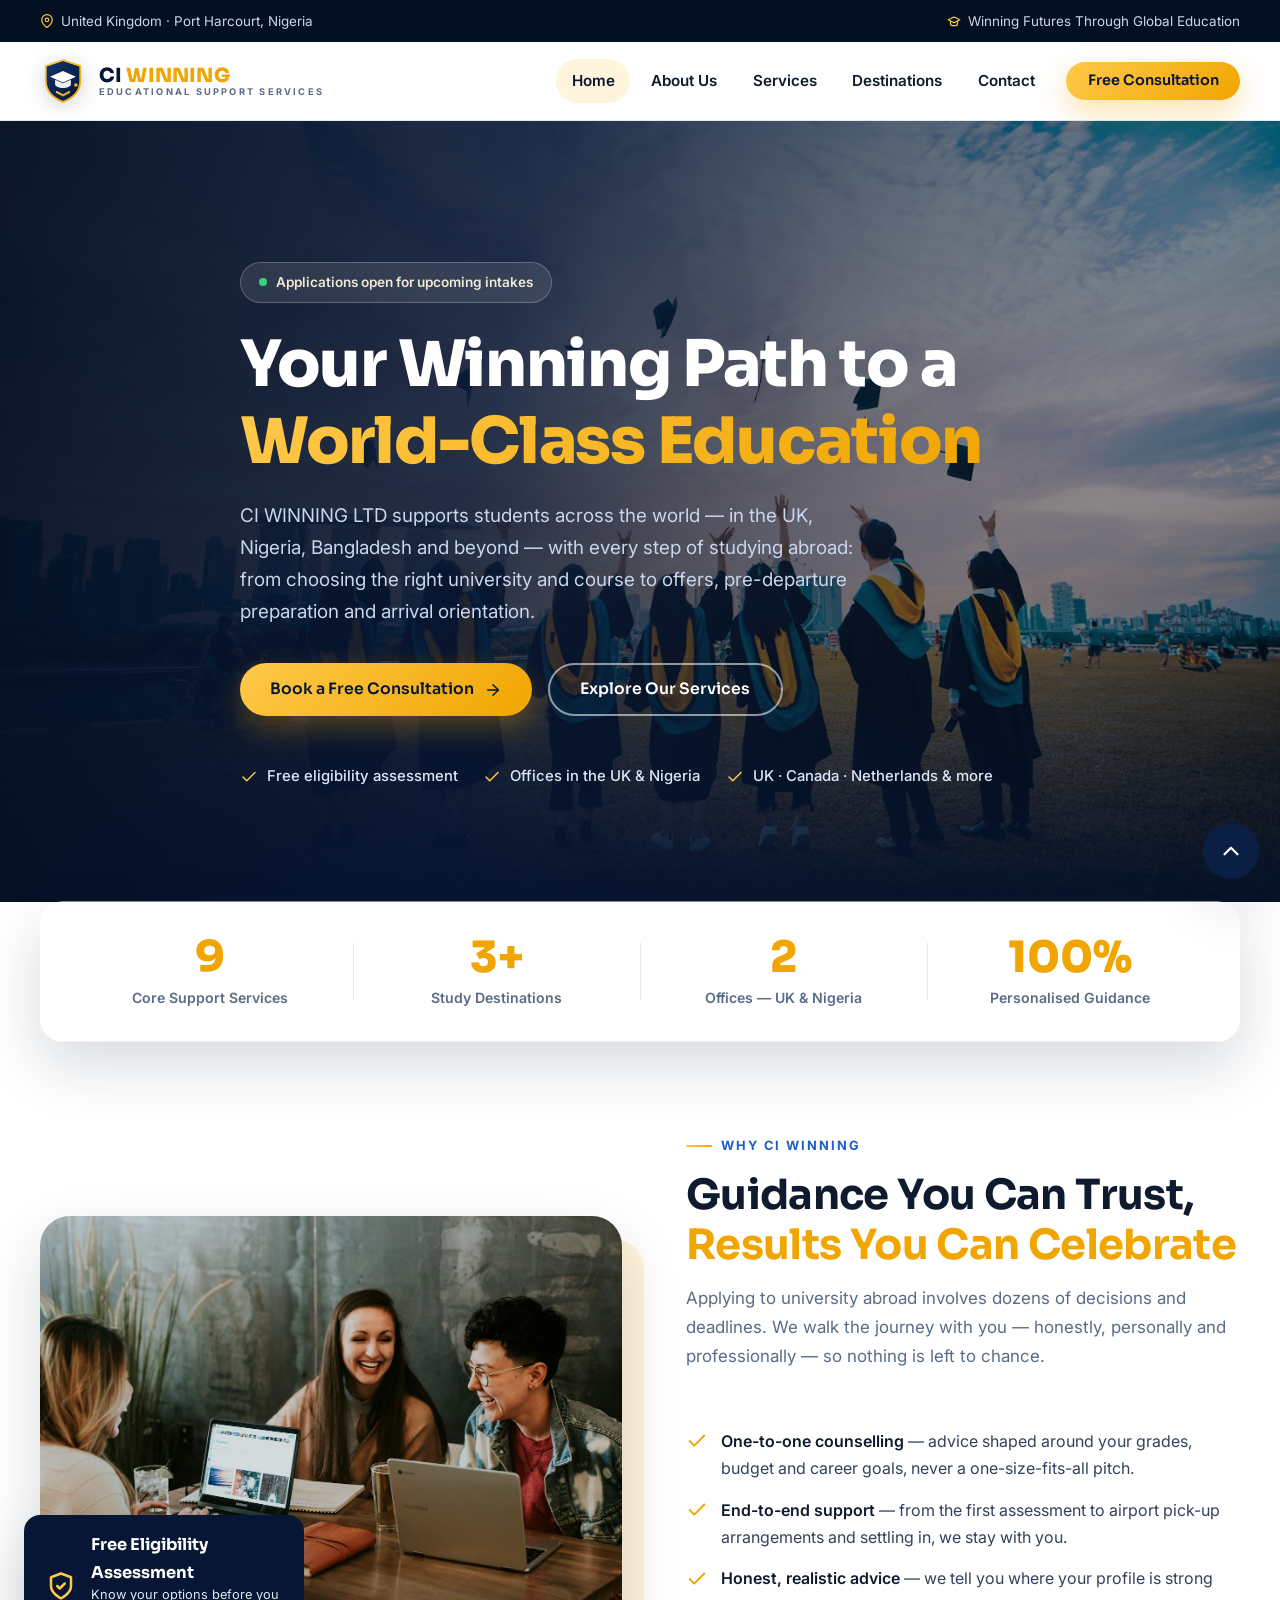
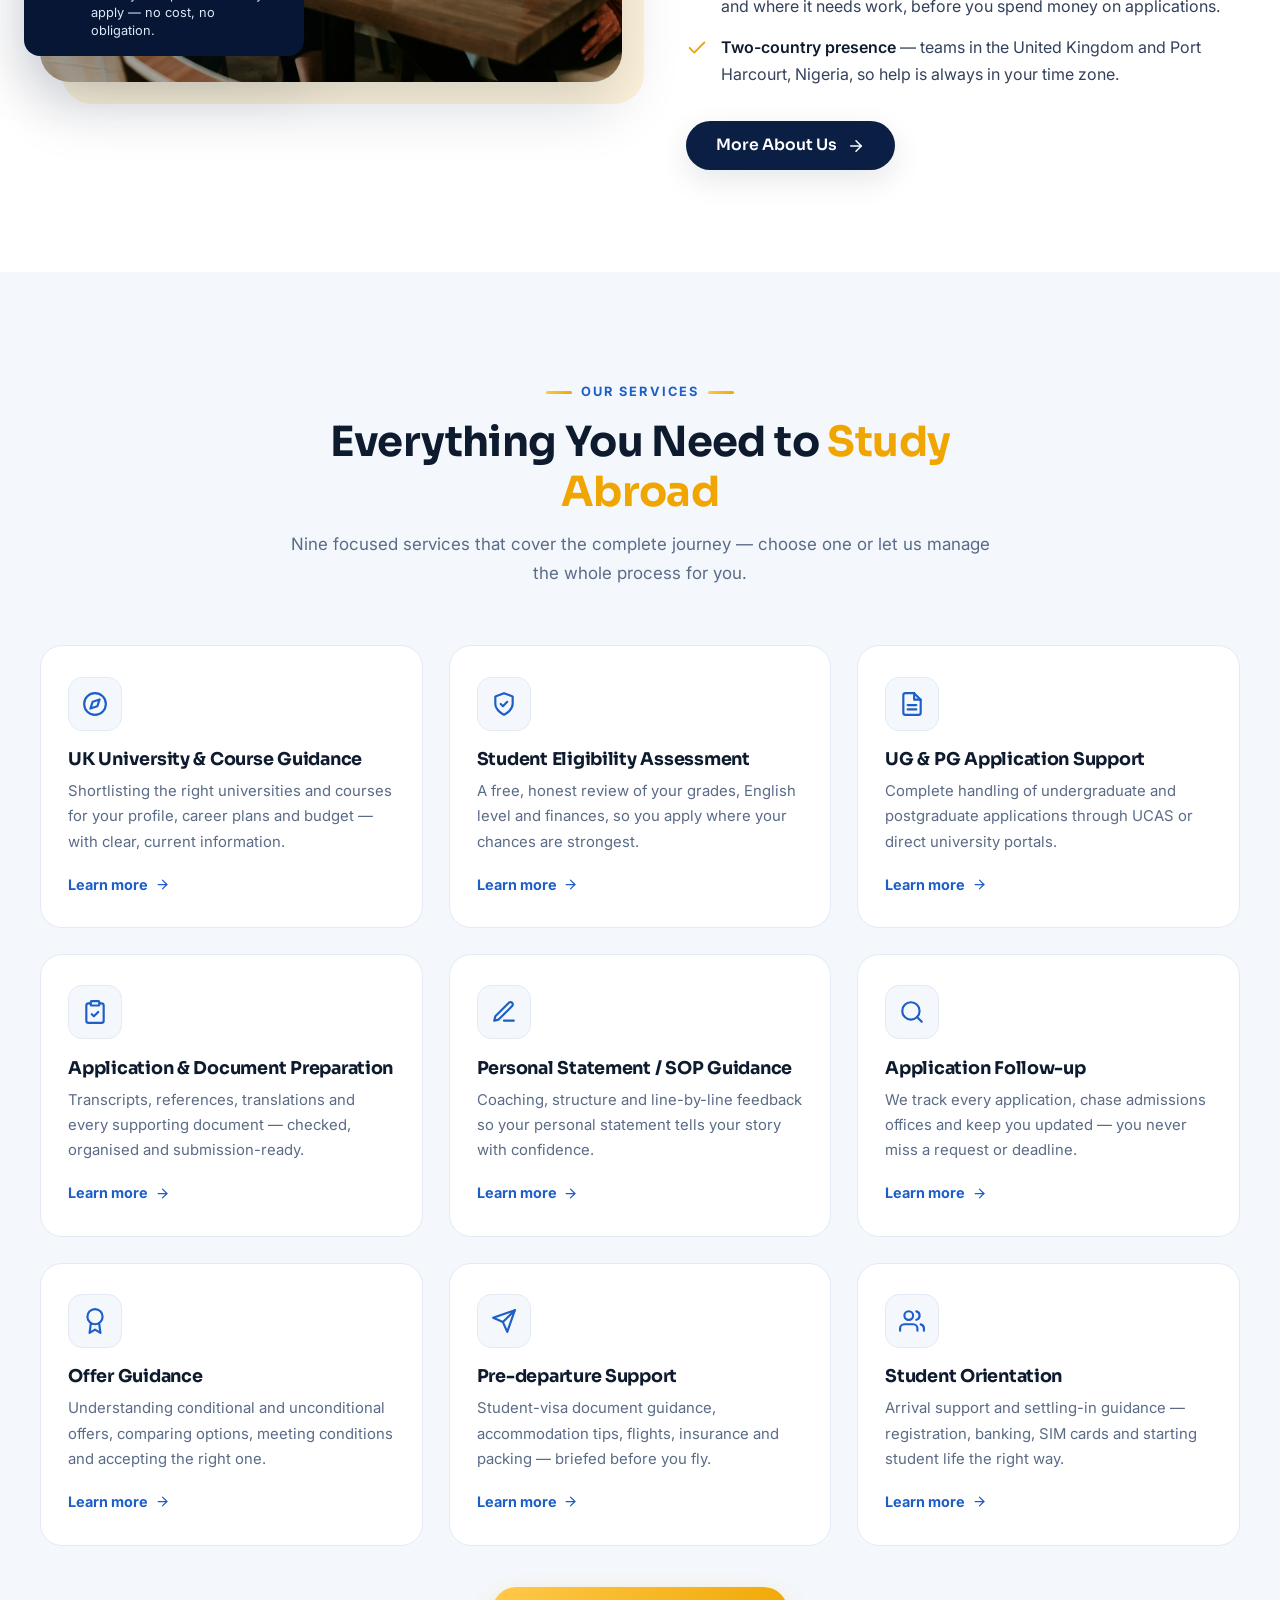
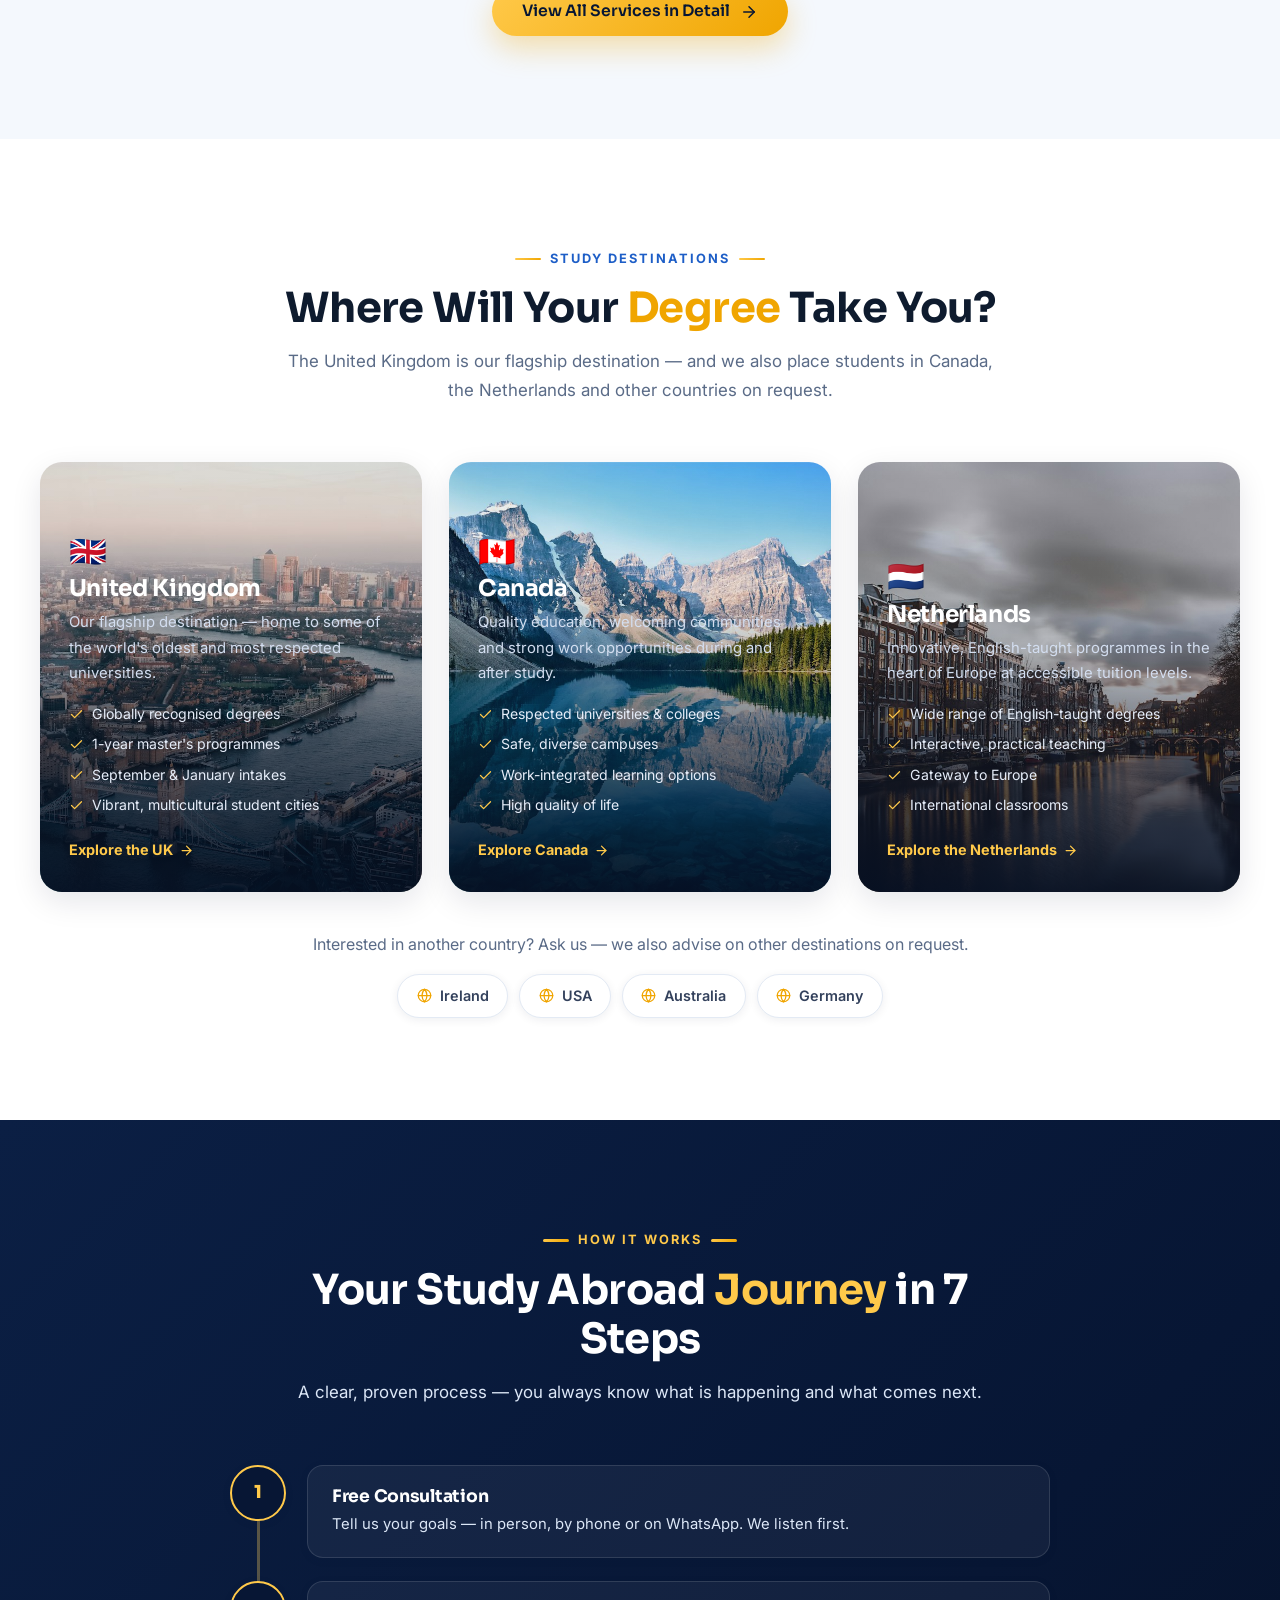
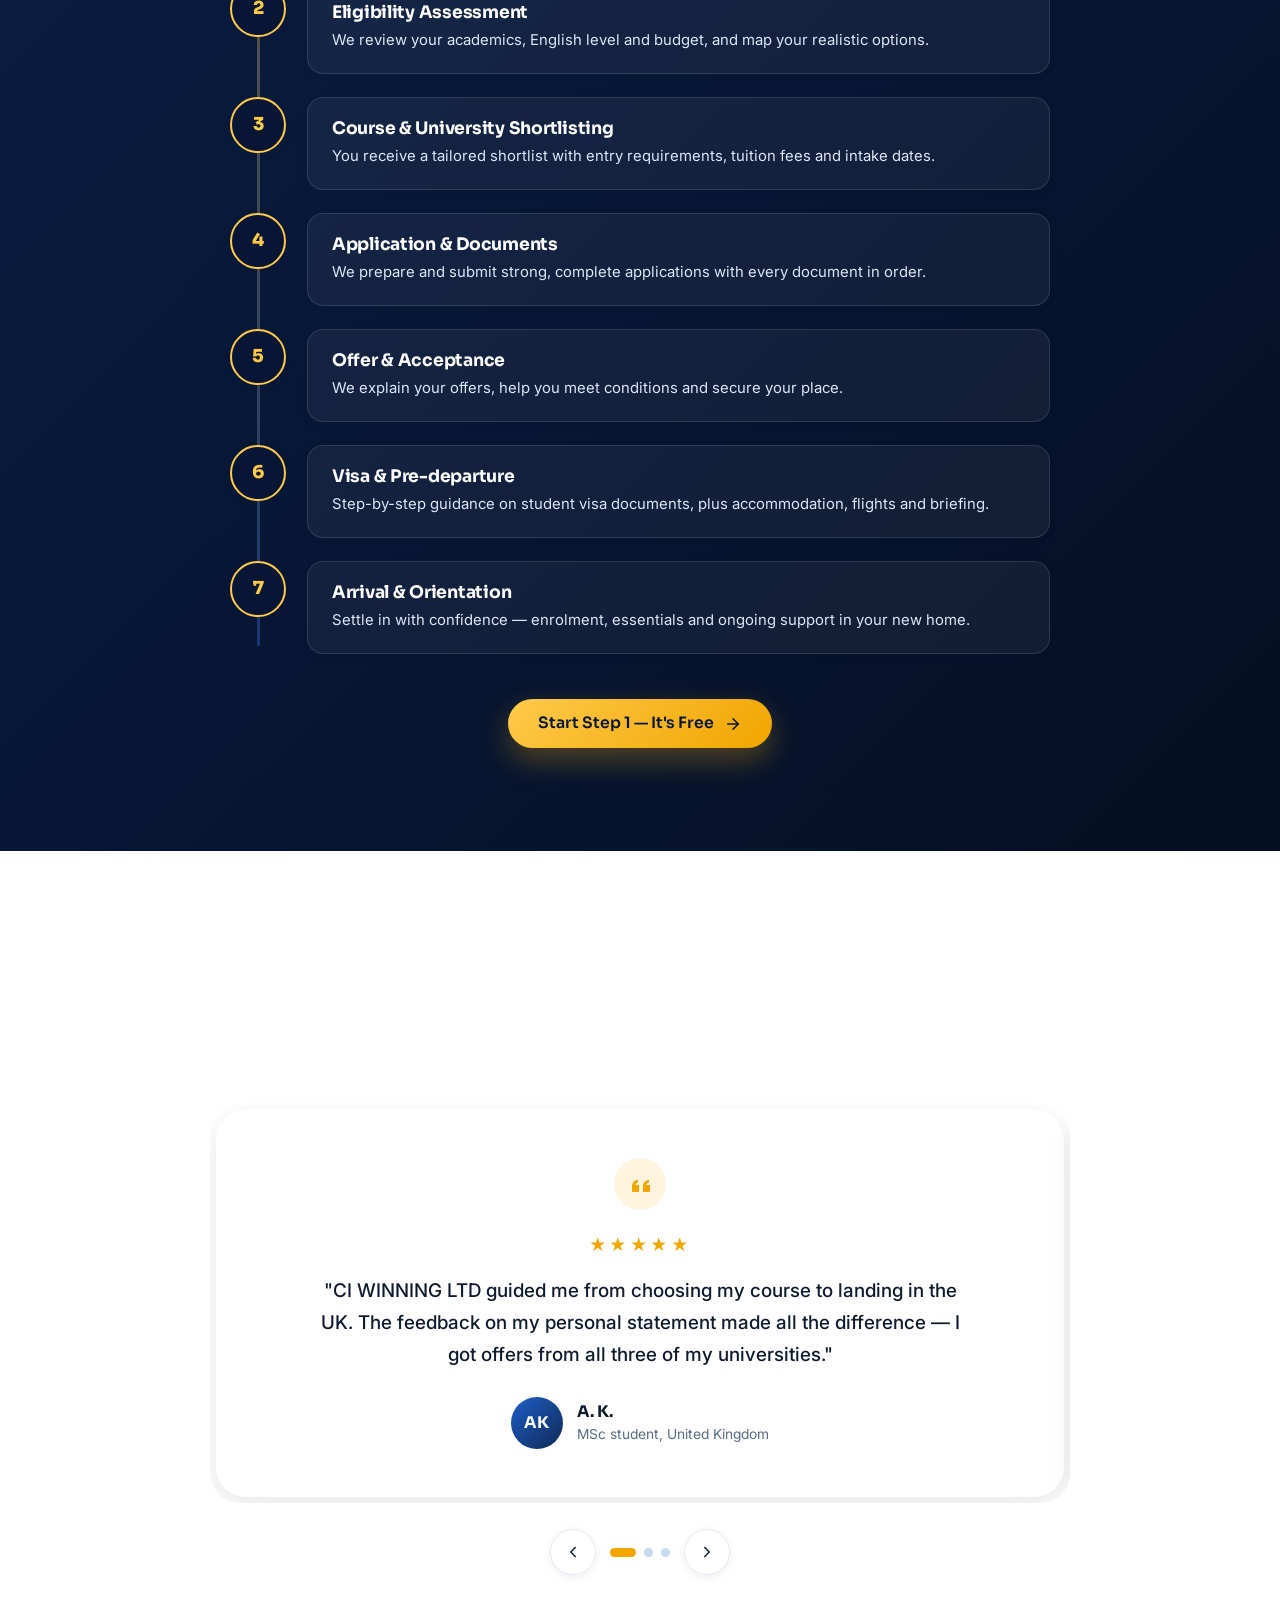
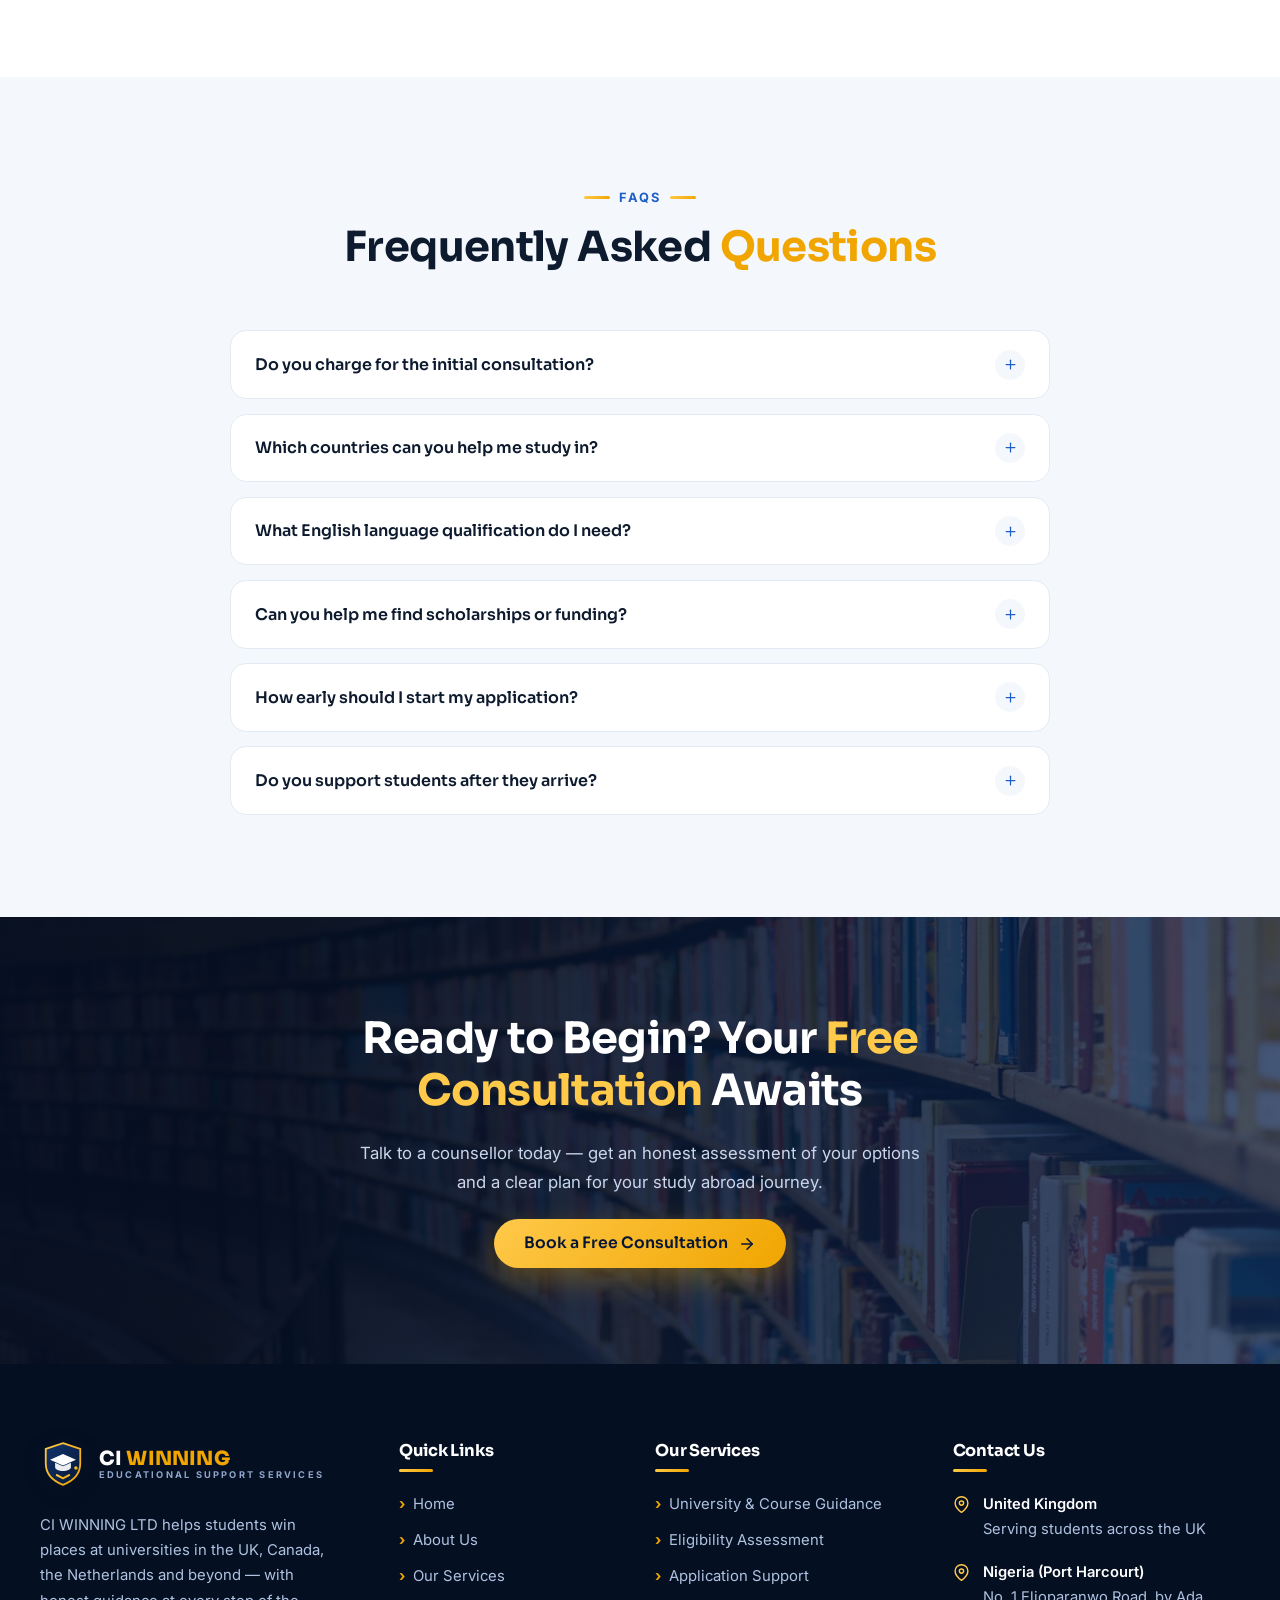
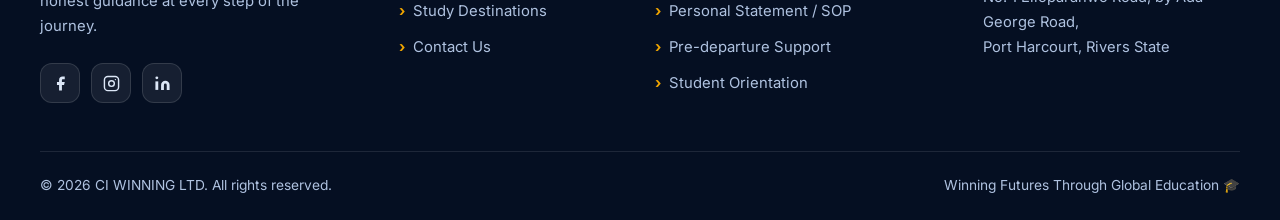
==== commit 40cf79c3: "Hero repositioning per reviewer feedback: worldwide student base (UK, Nigeria, Bangladesh & beyond)" ====
--- a/index.html
+++ b/index.html
@@ -4,7 +4,7 @@
   <meta charset="UTF-8">
   <meta name="viewport" content="width=device-width, initial-scale=1.0">
   <title>CI WINNING LTD — Study in the UK | Educational Support Services in the UK &amp; Nigeria</title>
-  <meta name="description" content="CI WINNING LTD guides students from the UK and Nigeria into UK, Canadian and Dutch universities — eligibility assessment, applications, SOP guidance, offer support, pre-departure help and orientation. Book a free consultation today.">
+  <meta name="description" content="CI WINNING LTD guides students across the world — including the UK, Nigeria and Bangladesh — into universities in the UK, Canada, the Netherlands and beyond. Free eligibility assessment, application support, SOP guidance and pre-departure help. Book a free consultation today.">
   <meta name="keywords" content="study in UK, UK university admission, education consultancy Nigeria, Port Harcourt education agency, student visa support, personal statement guidance">
   <link rel="canonical" href="https://rudra496.github.io/ciwinningltd/">
   <meta name="robots" content="index, follow">
@@ -13,7 +13,7 @@
   <meta property="og:type" content="website">
   <meta property="og:site_name" content="CI WINNING LTD">
   <meta property="og:title" content="CI WINNING LTD — Winning Futures Through Global Education">
-  <meta property="og:description" content="Expert guidance for studying in the UK, Canada and the Netherlands — from eligibility assessment to arrival and orientation. Offices in the UK and Port Harcourt, Nigeria.">
+  <meta property="og:description" content="Expert guidance for studying in the UK, Canada, the Netherlands and beyond — from eligibility assessment to arrival and orientation. Offices in the UK and Port Harcourt, Nigeria.">
   <meta property="og:url" content="https://rudra496.github.io/ciwinningltd/">
   <meta property="og:image" content="https://rudra496.github.io/ciwinningltd/assets/og-image.png">
   <meta name="twitter:card" content="summary_large_image">
@@ -47,7 +47,7 @@
         "addressCountry": "NG"
       }
     ],
-    "areaServed": ["United Kingdom", "Nigeria", "Canada", "Netherlands"]
+    "areaServed": ["United Kingdom", "Nigeria", "Bangladesh", "Canada", "Netherlands"]
   }
   </script>
 </head>
@@ -132,9 +132,10 @@
         </span>
         <h1 class="reveal" data-delay="1">Your Winning Path to a <em>World-Class Education</em></h1>
         <p class="hero__lead reveal" data-delay="2">
-          CI WINNING LTD supports students in the UK and Nigeria with every step of studying
-          abroad — from choosing the right university and course to offers, pre-departure
-          preparation and arrival orientation.
+          CI WINNING LTD supports students across the world — in the UK, Nigeria,
+          Bangladesh and beyond — with every step of studying abroad: from choosing
+          the right university and course to offers, pre-departure preparation and
+          arrival orientation.
         </p>
         <div class="hero__cta reveal" data-delay="3">
           <a class="btn btn--gold" href="contact.html">
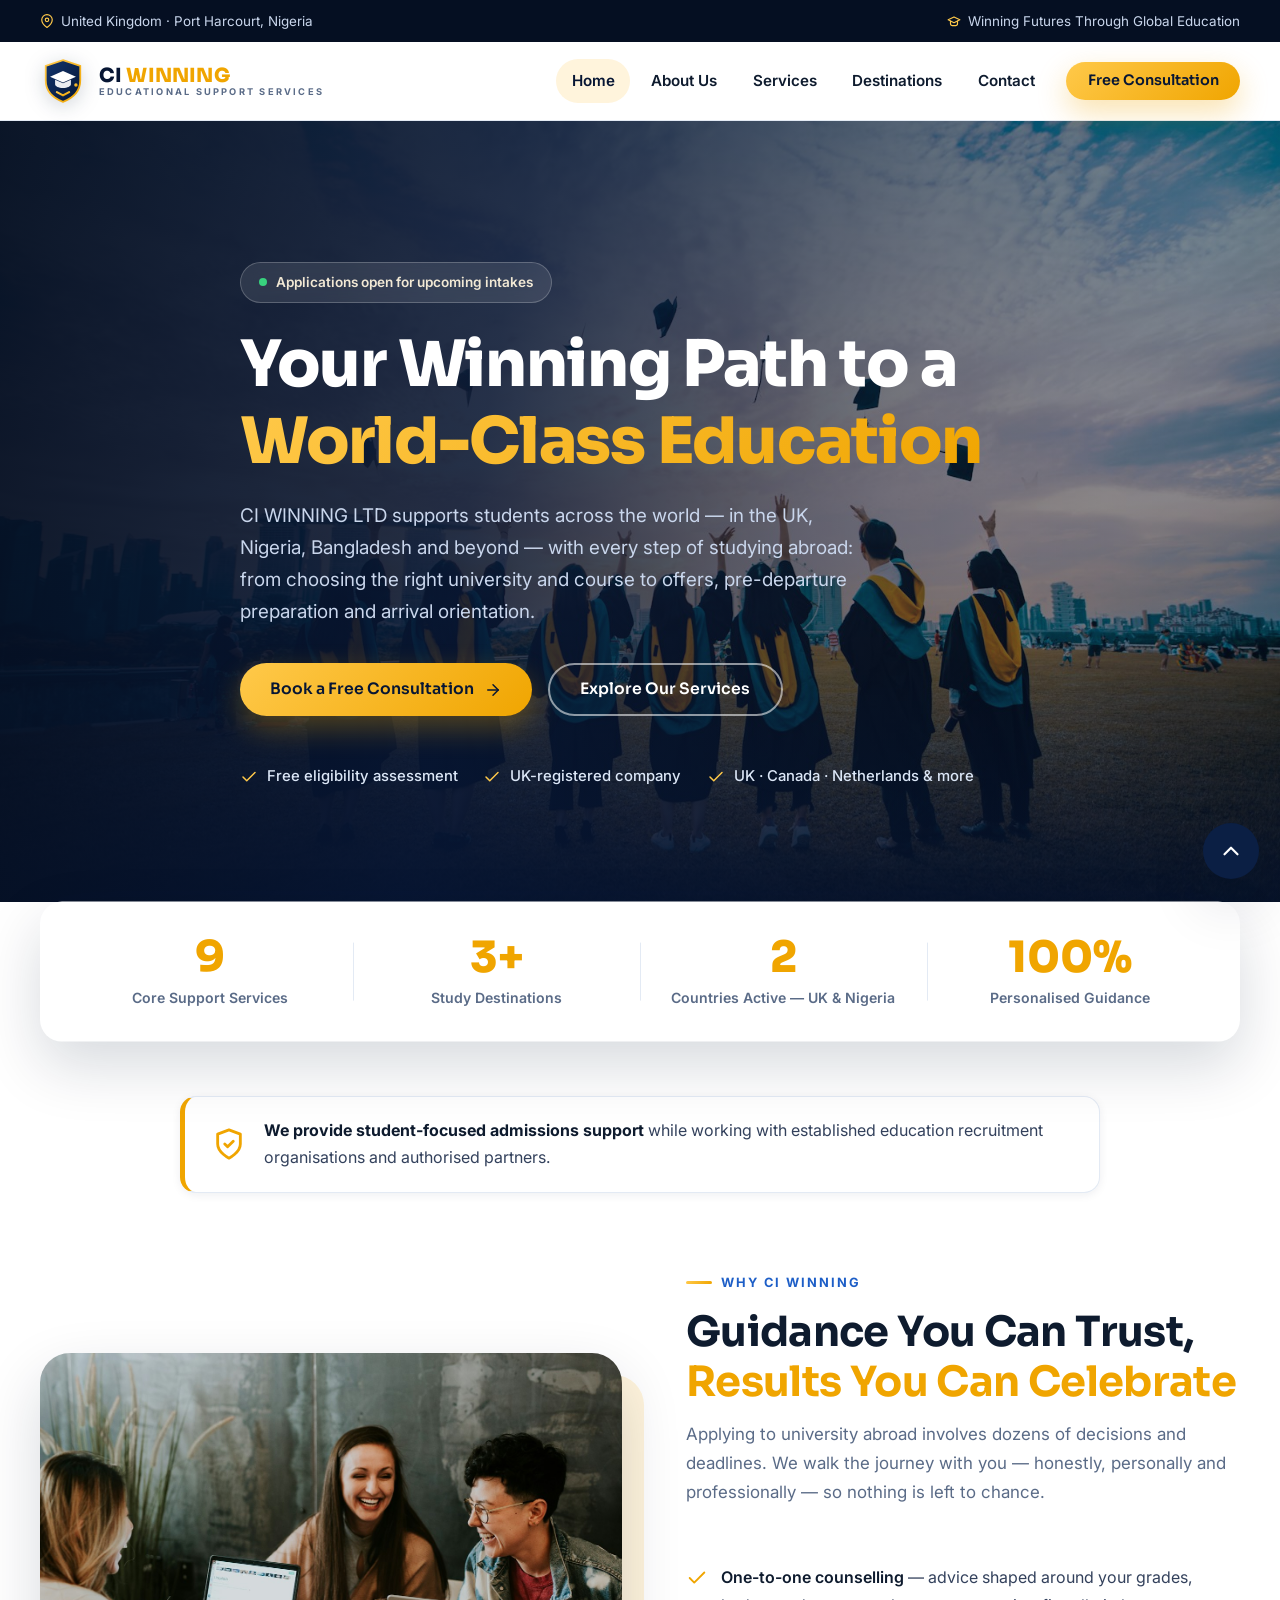
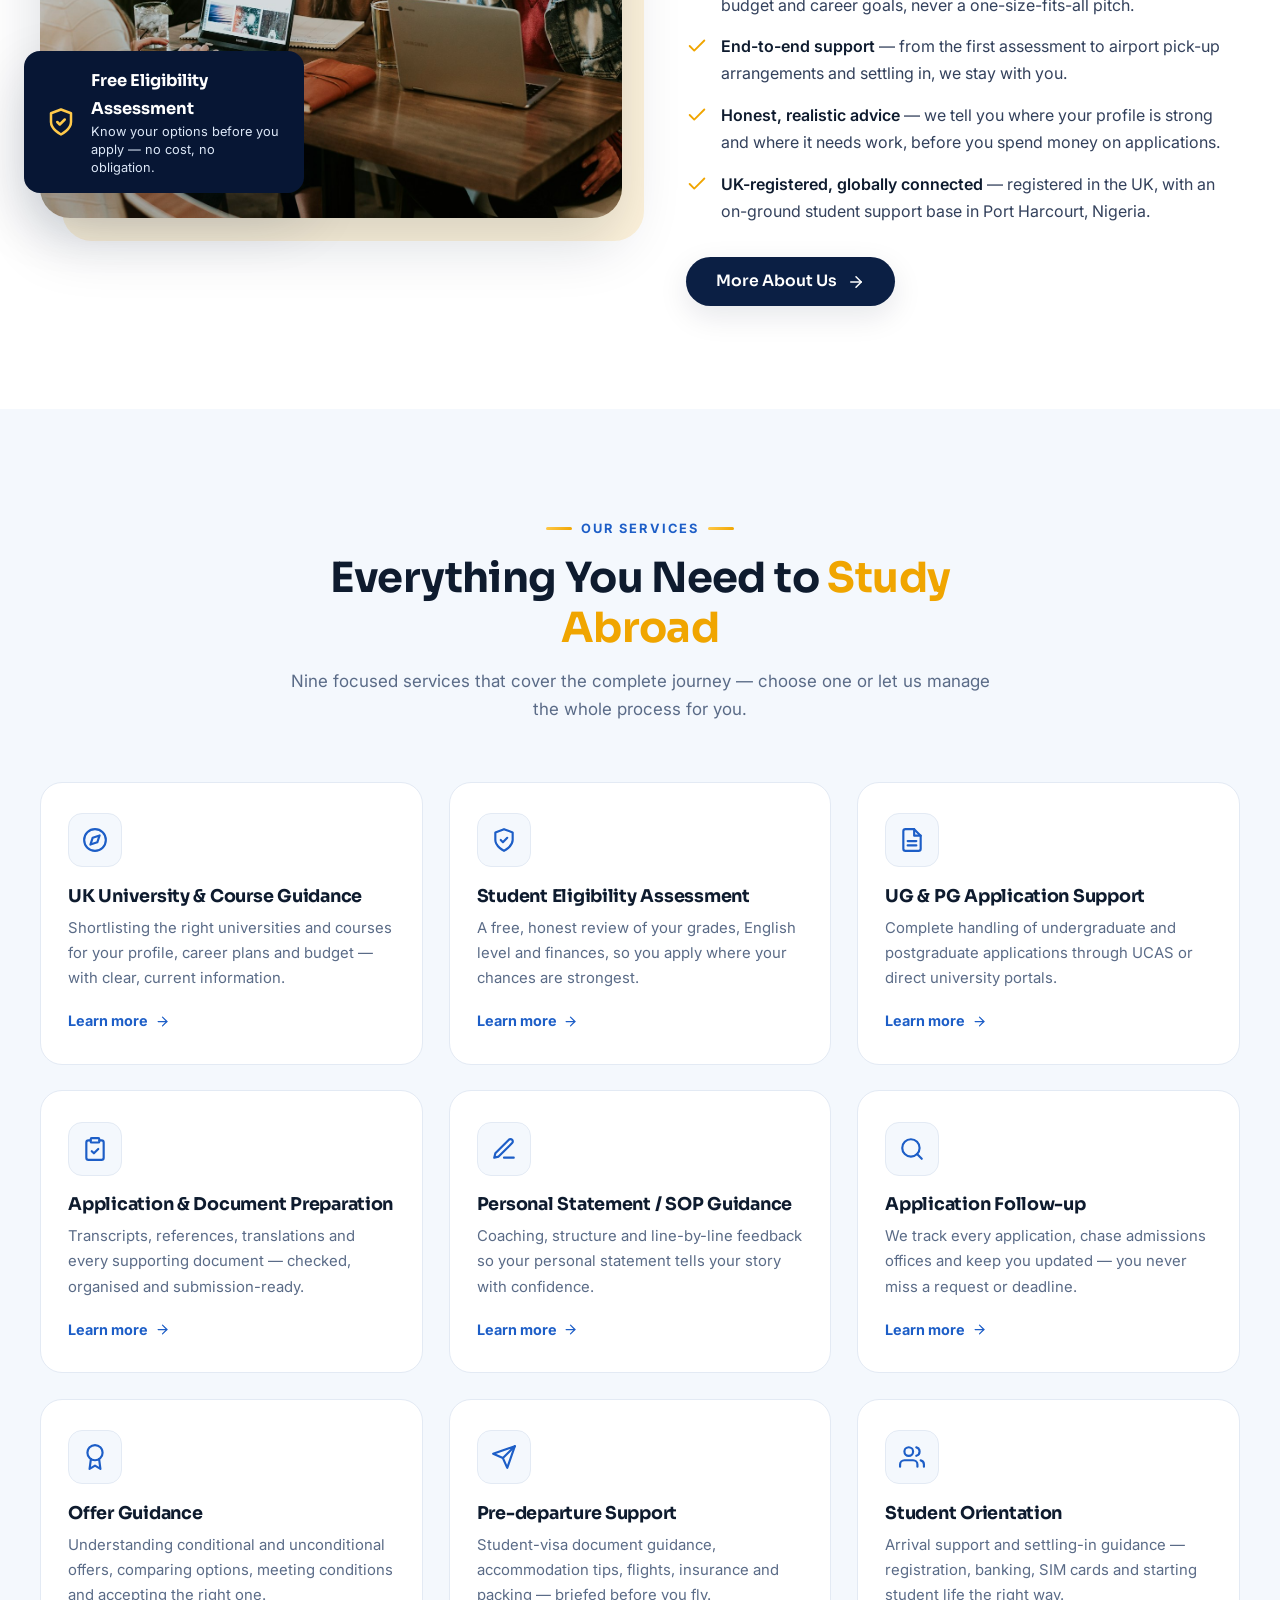
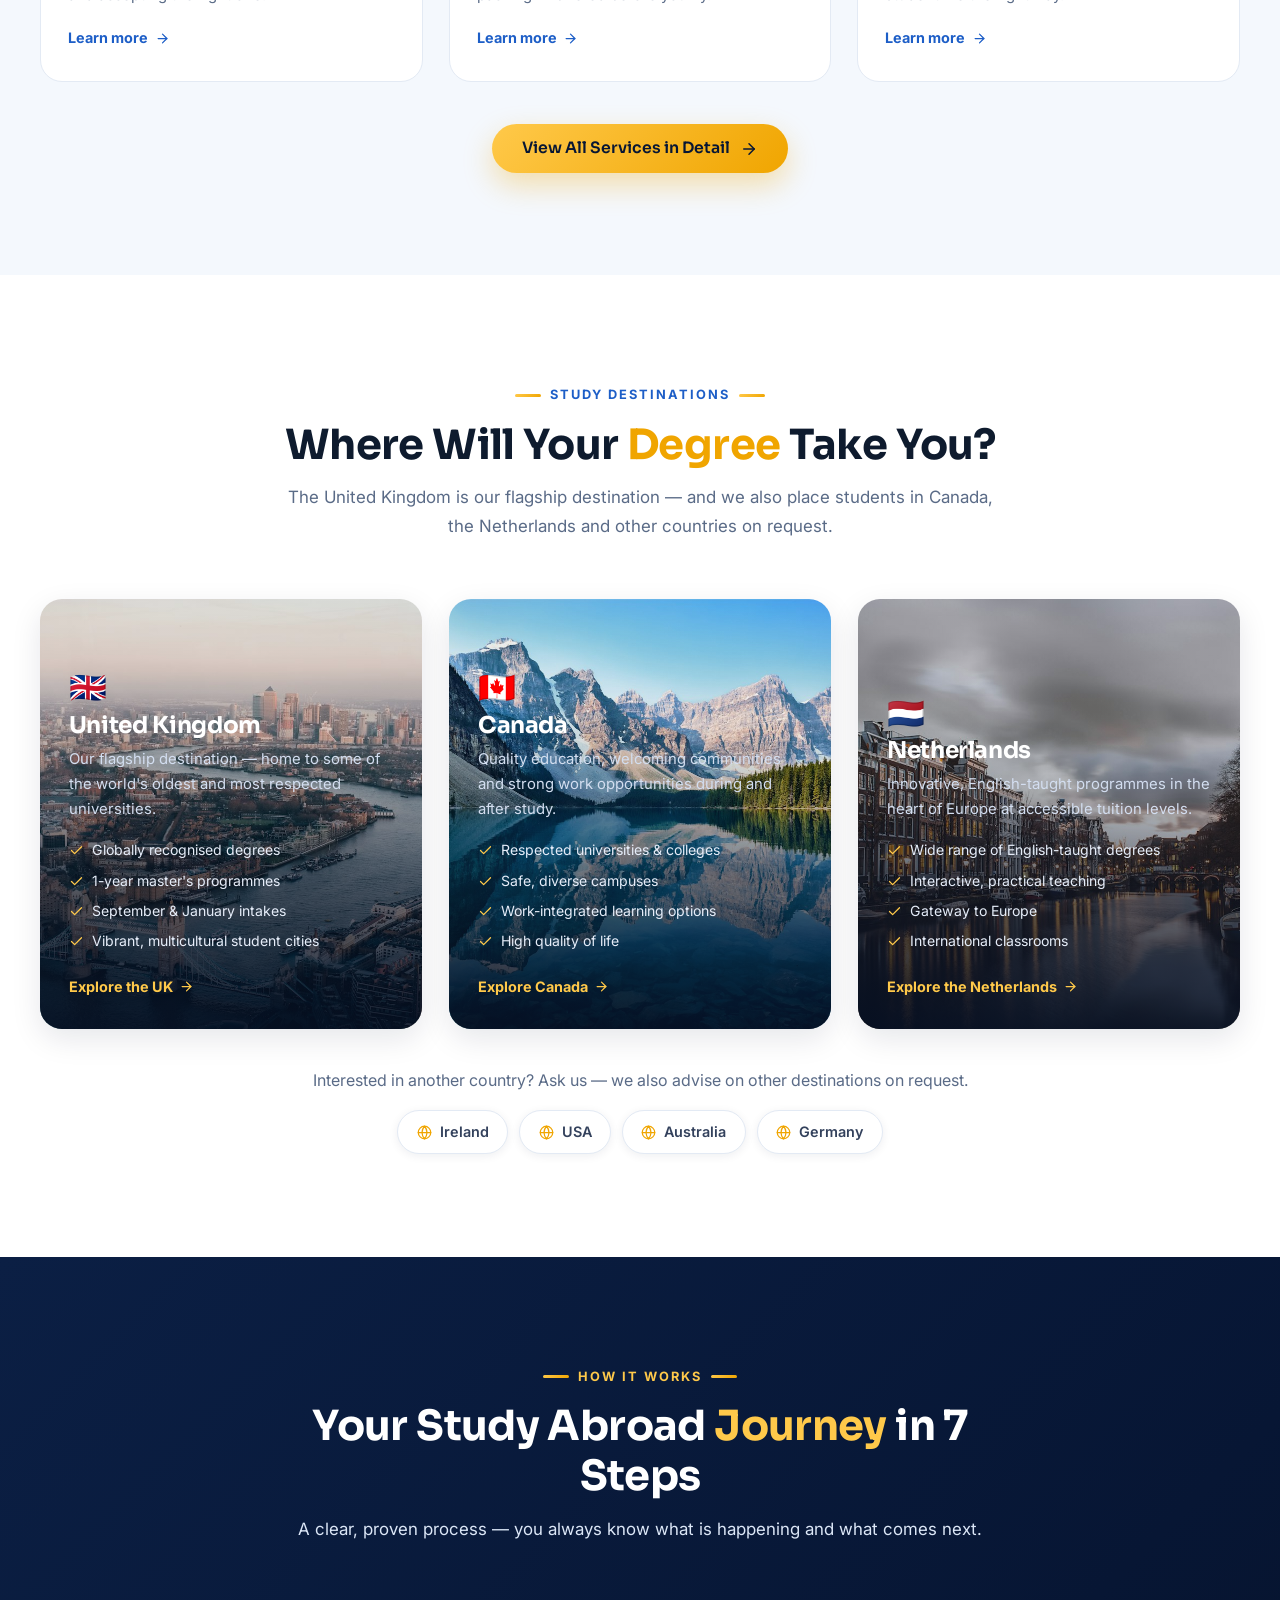
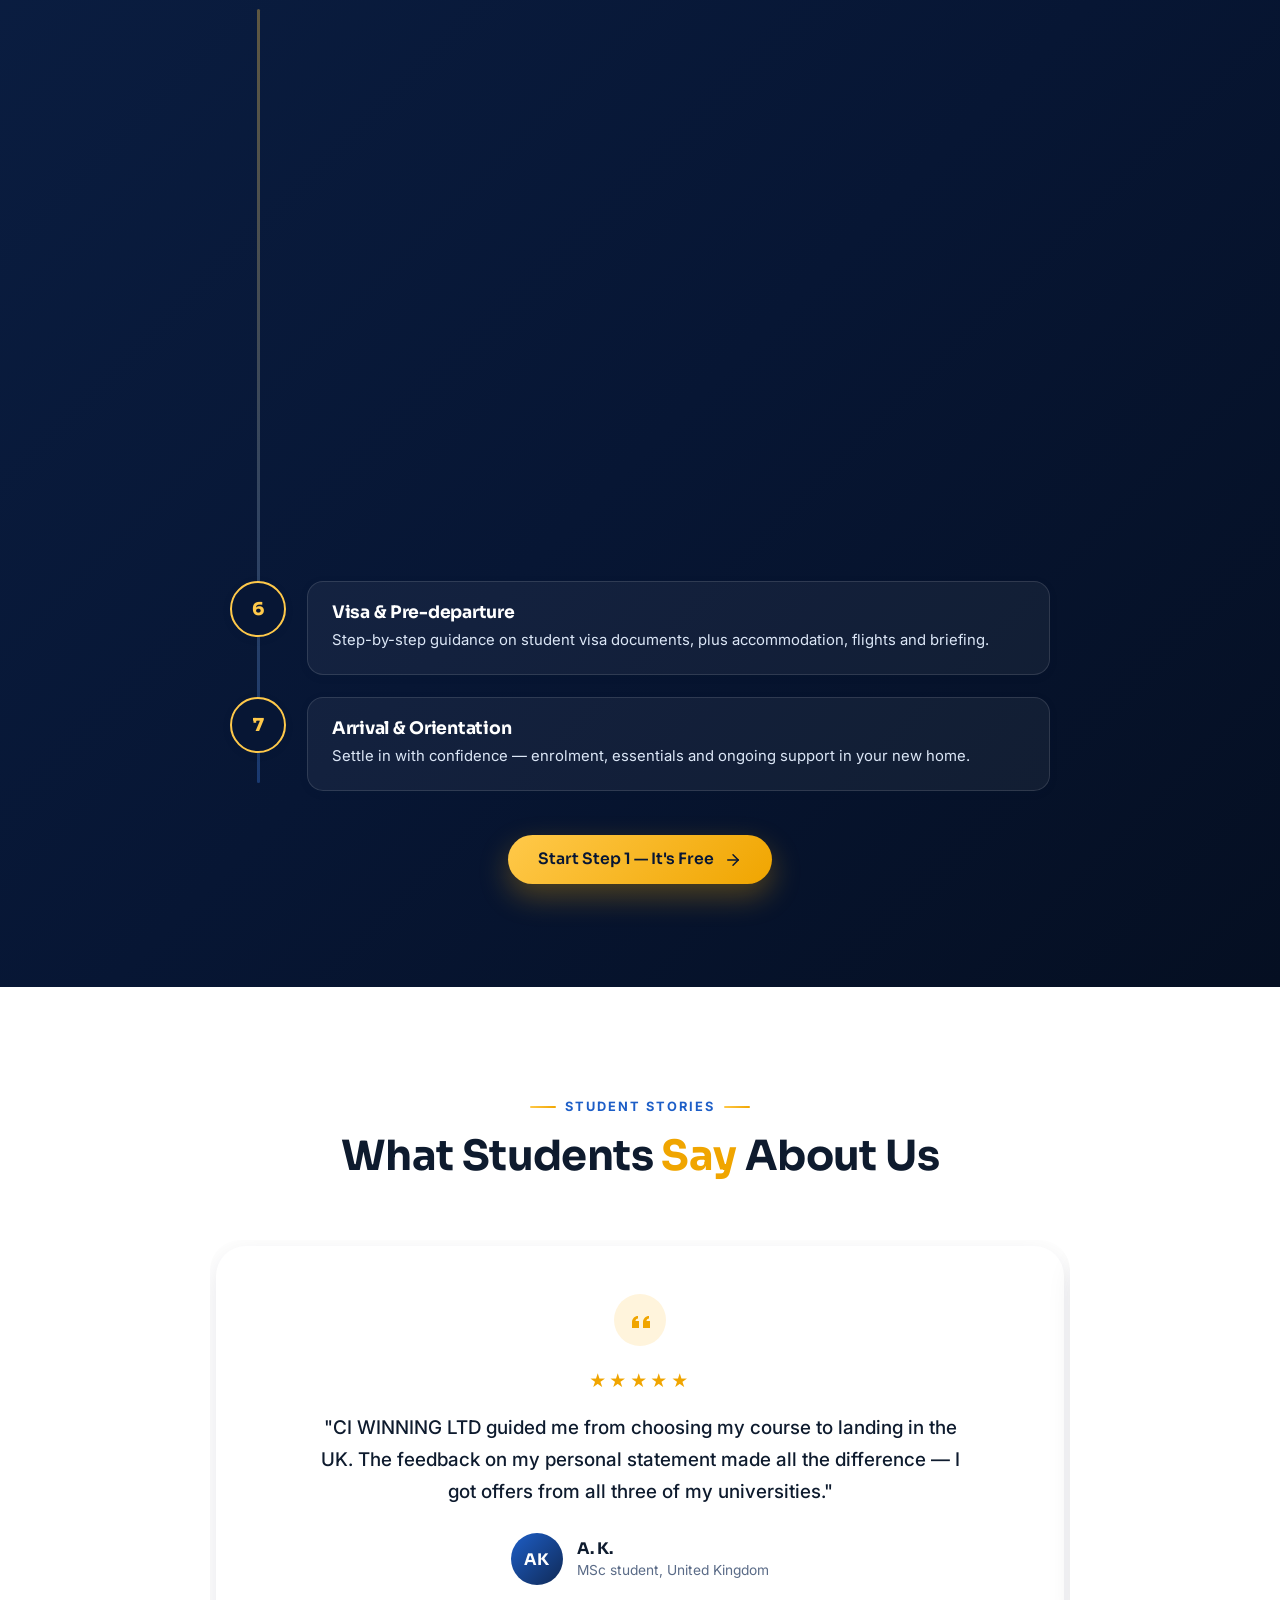
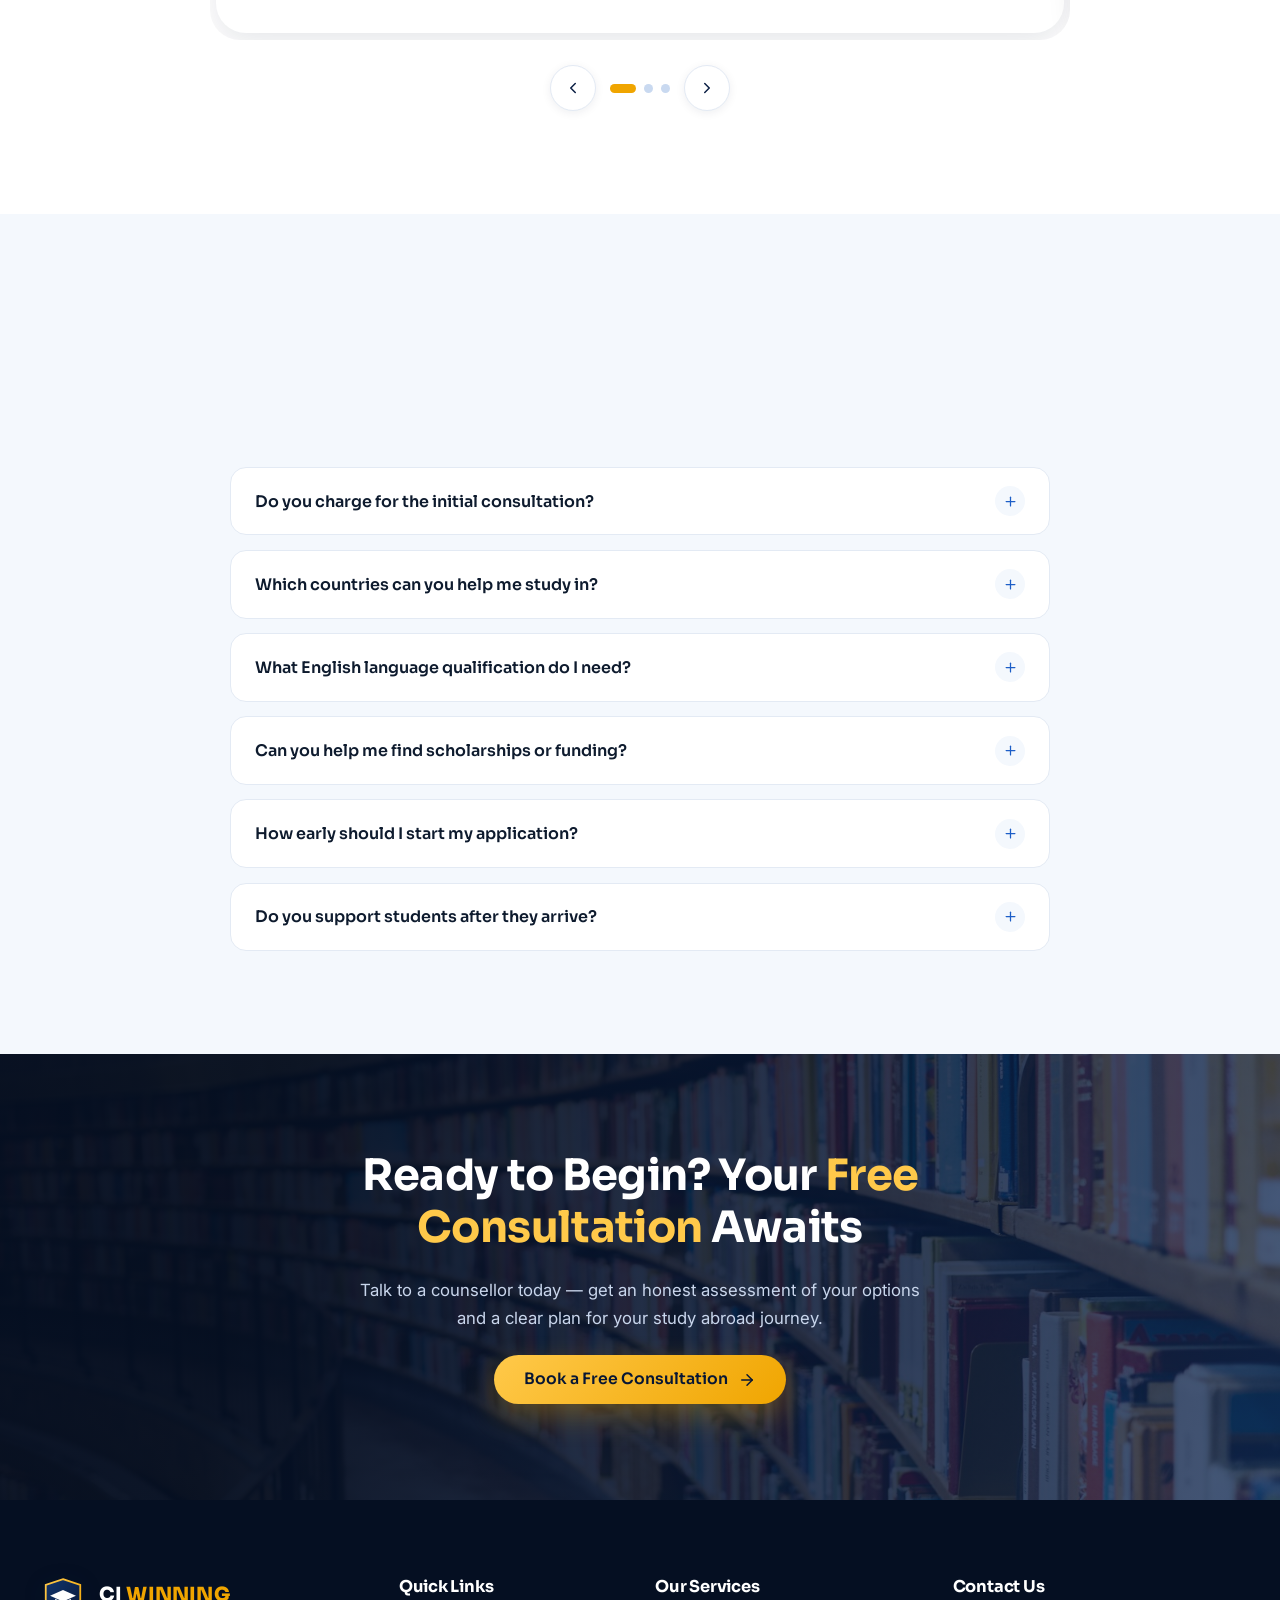
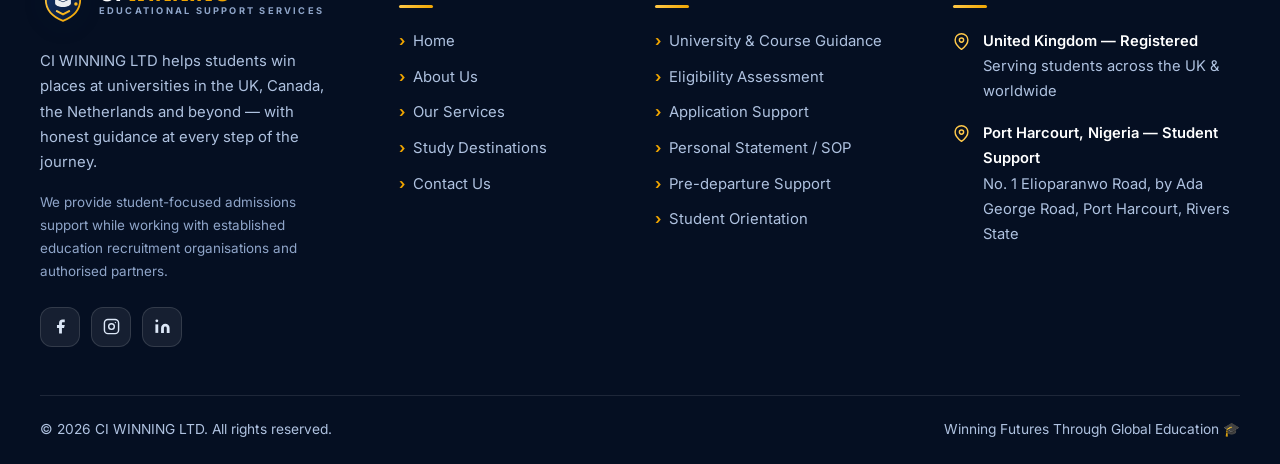
==== commit 48b52012: "Reviewer round 2: UK-only registration corrected (Nigeria = student support base) + authorised-partn" ====
--- a/index.html
+++ b/index.html
@@ -13,7 +13,7 @@
   <meta property="og:type" content="website">
   <meta property="og:site_name" content="CI WINNING LTD">
   <meta property="og:title" content="CI WINNING LTD — Winning Futures Through Global Education">
-  <meta property="og:description" content="Expert guidance for studying in the UK, Canada, the Netherlands and beyond — from eligibility assessment to arrival and orientation. Offices in the UK and Port Harcourt, Nigeria.">
+  <meta property="og:description" content="Expert guidance for studying in the UK, Canada, the Netherlands and beyond — from eligibility assessment to arrival and orientation. Registered in the UK, with a student support base in Port Harcourt, Nigeria.">
   <meta property="og:url" content="https://rudra496.github.io/ciwinningltd/">
   <meta property="og:image" content="https://rudra496.github.io/ciwinningltd/assets/og-image.png">
   <meta name="twitter:card" content="summary_large_image">
@@ -34,19 +34,10 @@
     "name": "CI WINNING LTD",
     "slogan": "Winning Futures Through Global Education",
     "description": "Educational support services: UK university and course guidance, student eligibility assessment, undergraduate and postgraduate application support, document preparation, personal statement guidance, application follow-up, offer guidance, pre-departure support and student orientation.",
-    "address": [
-      {
-        "@type": "PostalAddress",
-        "addressCountry": "GB"
-      },
-      {
-        "@type": "PostalAddress",
-        "streetAddress": "No. 1 Elioparanwo Road, by Ada George Road",
-        "addressLocality": "Port Harcourt",
-        "addressRegion": "Rivers State",
-        "addressCountry": "NG"
-      }
-    ],
+    "address": {
+      "@type": "PostalAddress",
+      "addressCountry": "GB"
+    },
     "areaServed": ["United Kingdom", "Nigeria", "Bangladesh", "Canada", "Netherlands"]
   }
   </script>
@@ -151,7 +142,7 @@
           </span>
           <span class="hero__point">
             <svg viewBox="0 0 24 24" fill="none" stroke="currentColor" stroke-width="2" stroke-linecap="round" stroke-linejoin="round" aria-hidden="true"><polyline points="20 6 9 17 4 12"/></svg>
-            Offices in the UK &amp; Nigeria
+            UK-registered company
           </span>
           <span class="hero__point">
             <svg viewBox="0 0 24 24" fill="none" stroke="currentColor" stroke-width="2" stroke-linecap="round" stroke-linejoin="round" aria-hidden="true"><polyline points="20 6 9 17 4 12"/></svg>
@@ -175,7 +166,7 @@
           </div>
           <div class="stat">
             <div class="stat__num"><span data-count="2">0</span></div>
-            <div class="stat__label">Offices — UK &amp; Nigeria</div>
+            <div class="stat__label">Countries Active — UK &amp; Nigeria</div>
           </div>
           <div class="stat">
             <div class="stat__num"><span data-count="100" data-suffix="%">0</span></div>
@@ -185,8 +176,18 @@
       </div>
     </div>
 
+    <!-- ================= TRUST STRIP ================= -->
+    <section class="section" style="padding-top: clamp(5.5rem, 10vw, 7rem); padding-bottom: 0;">
+      <div class="container">
+        <div class="trust-strip reveal">
+          <svg viewBox="0 0 24 24" fill="none" stroke="currentColor" stroke-width="2" stroke-linecap="round" stroke-linejoin="round" aria-hidden="true"><path d="M12 22s8-4 8-10V5l-8-3-8 3v7c0 6 8 10 8 10z"/><polyline points="9 12 11 14 15 10"/></svg>
+          <p><strong>We provide student-focused admissions support</strong> while working with established education recruitment organisations and authorised partners.</p>
+        </div>
+      </div>
+    </section>
+
     <!-- ================= WHY US ================= -->
-    <section class="section" style="padding-top: clamp(6.5rem, 12vw, 9rem);">
+    <section class="section" style="padding-top: clamp(3rem, 6vw, 4.5rem);">
       <div class="container split">
         <div class="split__media reveal">
           <img src="images/students-group.jpg" alt="Students collaborating happily around laptops" loading="lazy" width="800" height="640">
@@ -221,7 +222,7 @@
             </li>
             <li class="reveal" data-delay="3">
               <svg viewBox="0 0 24 24" fill="none" stroke="currentColor" stroke-width="2" stroke-linecap="round" stroke-linejoin="round" aria-hidden="true"><polyline points="20 6 9 17 4 12"/></svg>
-              <span><strong>Two-country presence</strong> — teams in the United Kingdom and Port Harcourt, Nigeria, so help is always in your time zone.</span>
+              <span><strong>UK-registered, globally connected</strong> — registered in the UK, with an on-ground student support base in Port Harcourt, Nigeria.</span>
             </li>
           </ul>
           <div class="reveal" data-delay="2" style="margin-top:2rem;">
@@ -596,6 +597,7 @@
         </a>
         <p>CI WINNING LTD helps students win places at universities in the UK, Canada, the
         Netherlands and beyond — with honest guidance at every step of the journey.</p>
+        <p style="margin-top:1rem; font-size:.84rem; color:#8FA5C9;">We provide student-focused admissions support while working with established education recruitment organisations and authorised partners.</p>
         <div class="footer-social">
           <a href="#" aria-label="Facebook (coming soon)"><svg viewBox="0 0 24 24" fill="currentColor" aria-hidden="true"><path d="M18 2h-3a5 5 0 0 0-5 5v3H7v4h3v8h4v-8h3l1-4h-4V7a1 1 0 0 1 1-1h3z"/></svg></a>
           <a href="#" aria-label="Instagram (coming soon)"><svg viewBox="0 0 24 24" fill="none" stroke="currentColor" stroke-width="2" stroke-linecap="round" stroke-linejoin="round" aria-hidden="true"><rect x="2" y="2" width="20" height="20" rx="5"/><circle cx="12" cy="12" r="4"/><line x1="17.5" y1="6.5" x2="17.51" y2="6.5"/></svg></a>
@@ -629,11 +631,11 @@
         <ul class="footer-contact">
           <li>
             <svg viewBox="0 0 24 24" fill="none" stroke="currentColor" stroke-width="2" stroke-linecap="round" stroke-linejoin="round" aria-hidden="true"><path d="M21 10c0 7-9 13-9 13s-9-6-9-13a9 9 0 0 1 18 0z"/><circle cx="12" cy="10" r="3"/></svg>
-            <span><strong>United Kingdom</strong>Serving students across the UK</span>
+            <span><strong>United Kingdom — Registered</strong>Serving students across the UK &amp; worldwide</span>
           </li>
           <li>
             <svg viewBox="0 0 24 24" fill="none" stroke="currentColor" stroke-width="2" stroke-linecap="round" stroke-linejoin="round" aria-hidden="true"><path d="M21 10c0 7-9 13-9 13s-9-6-9-13a9 9 0 0 1 18 0z"/><circle cx="12" cy="10" r="3"/></svg>
-            <span><strong>Nigeria (Port Harcourt)</strong>No. 1 Elioparanwo Road, by Ada George Road,<br>Port Harcourt, Rivers State</span>
+            <span><strong>Port Harcourt, Nigeria — Student Support</strong>No. 1 Elioparanwo Road, by Ada George Road, Port Harcourt, Rivers State</span>
           </li>
         </ul>
       </div>
--- a/css/style.css
+++ b/css/style.css
@@ -703,6 +703,20 @@
 }
 
 /* ============================================================
+   TRUST STRIP
+   ============================================================ */
+.trust-strip {
+  display: flex; align-items: center; justify-content: center; gap: 1.1rem;
+  flex-wrap: wrap;
+  background: #fff; border: 1px solid var(--line); border-left: 5px solid var(--gold-500);
+  border-radius: var(--r-md); box-shadow: var(--shadow-sm);
+  padding: 1.25rem 1.7rem; max-width: 920px; margin-inline: auto;
+}
+.trust-strip svg { width: 34px; height: 34px; color: var(--gold-500); flex: none; }
+.trust-strip p { font-size: 1rem; color: var(--ink-700); text-align: left; flex: 1 1 320px; }
+.trust-strip strong { color: var(--ink-900); }
+
+/* ============================================================
    RESPONSIVE
    ============================================================ */
 @media (max-width: 1080px) {
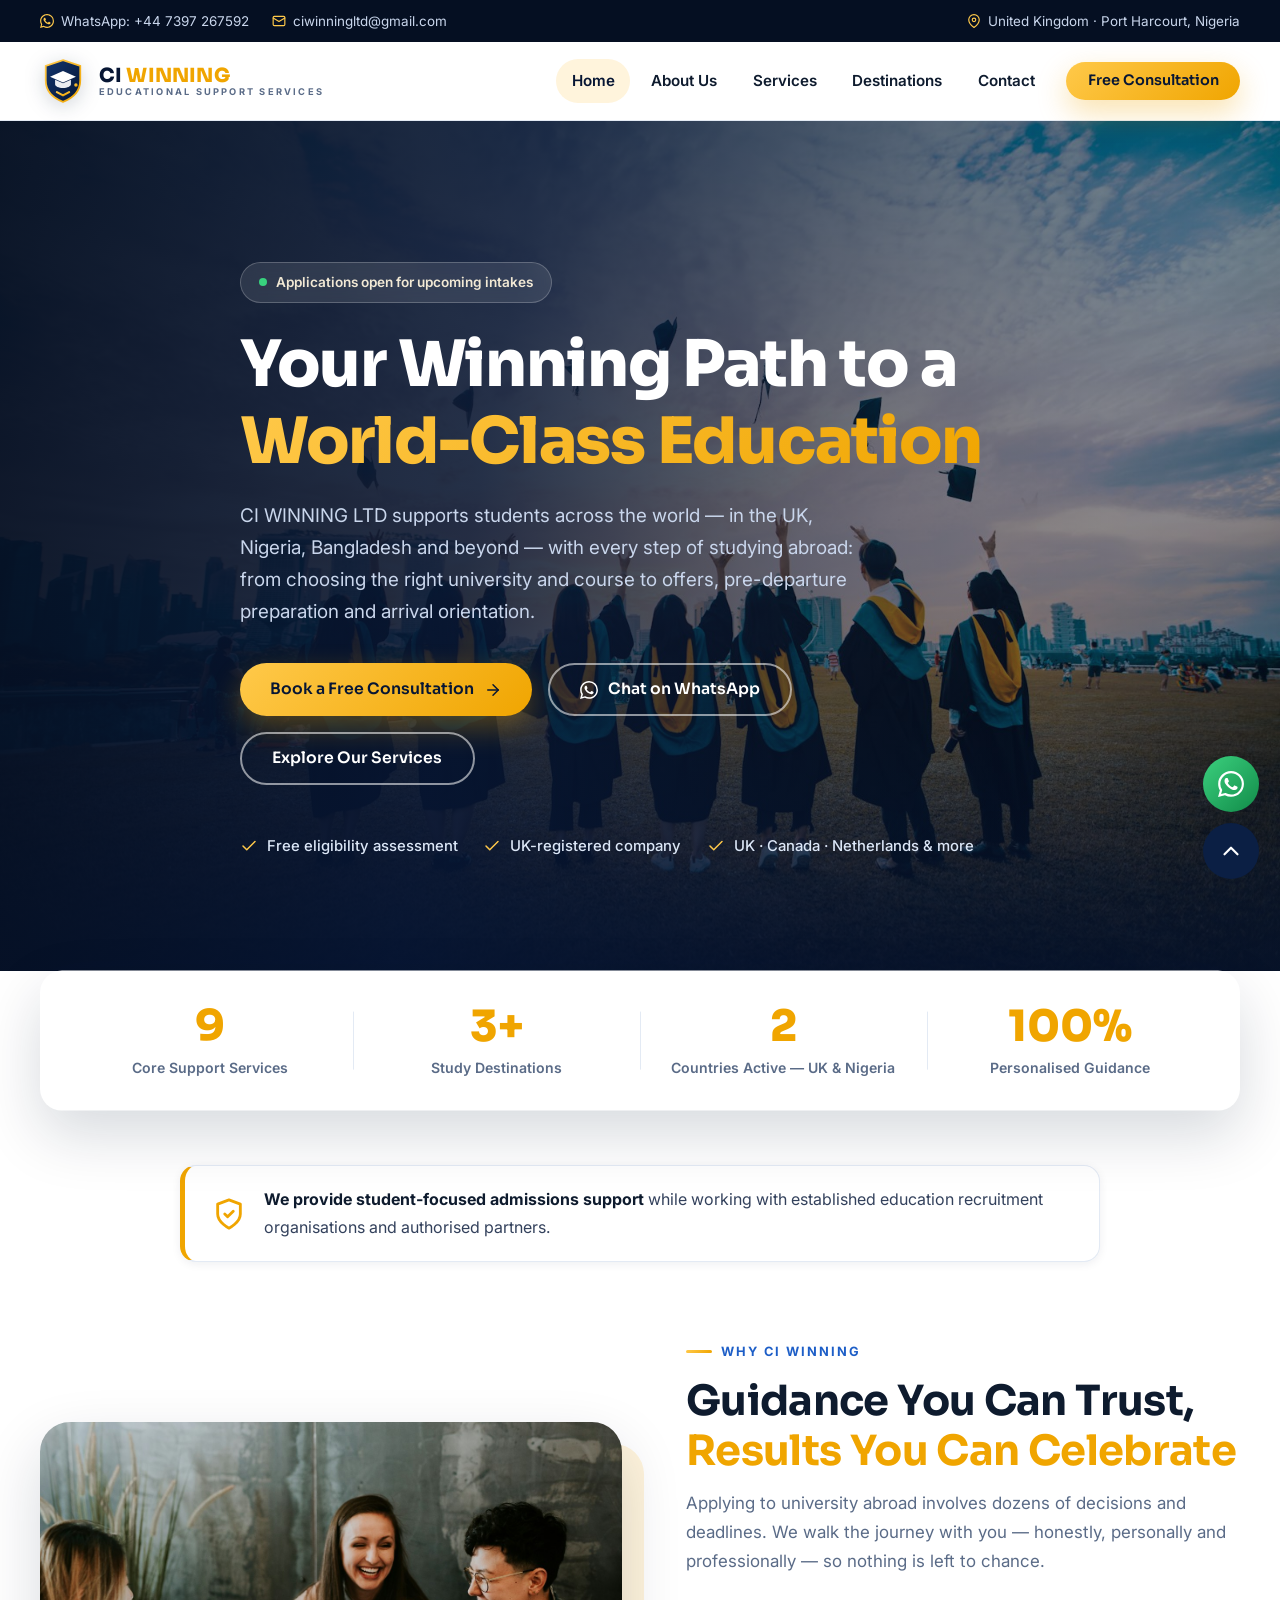
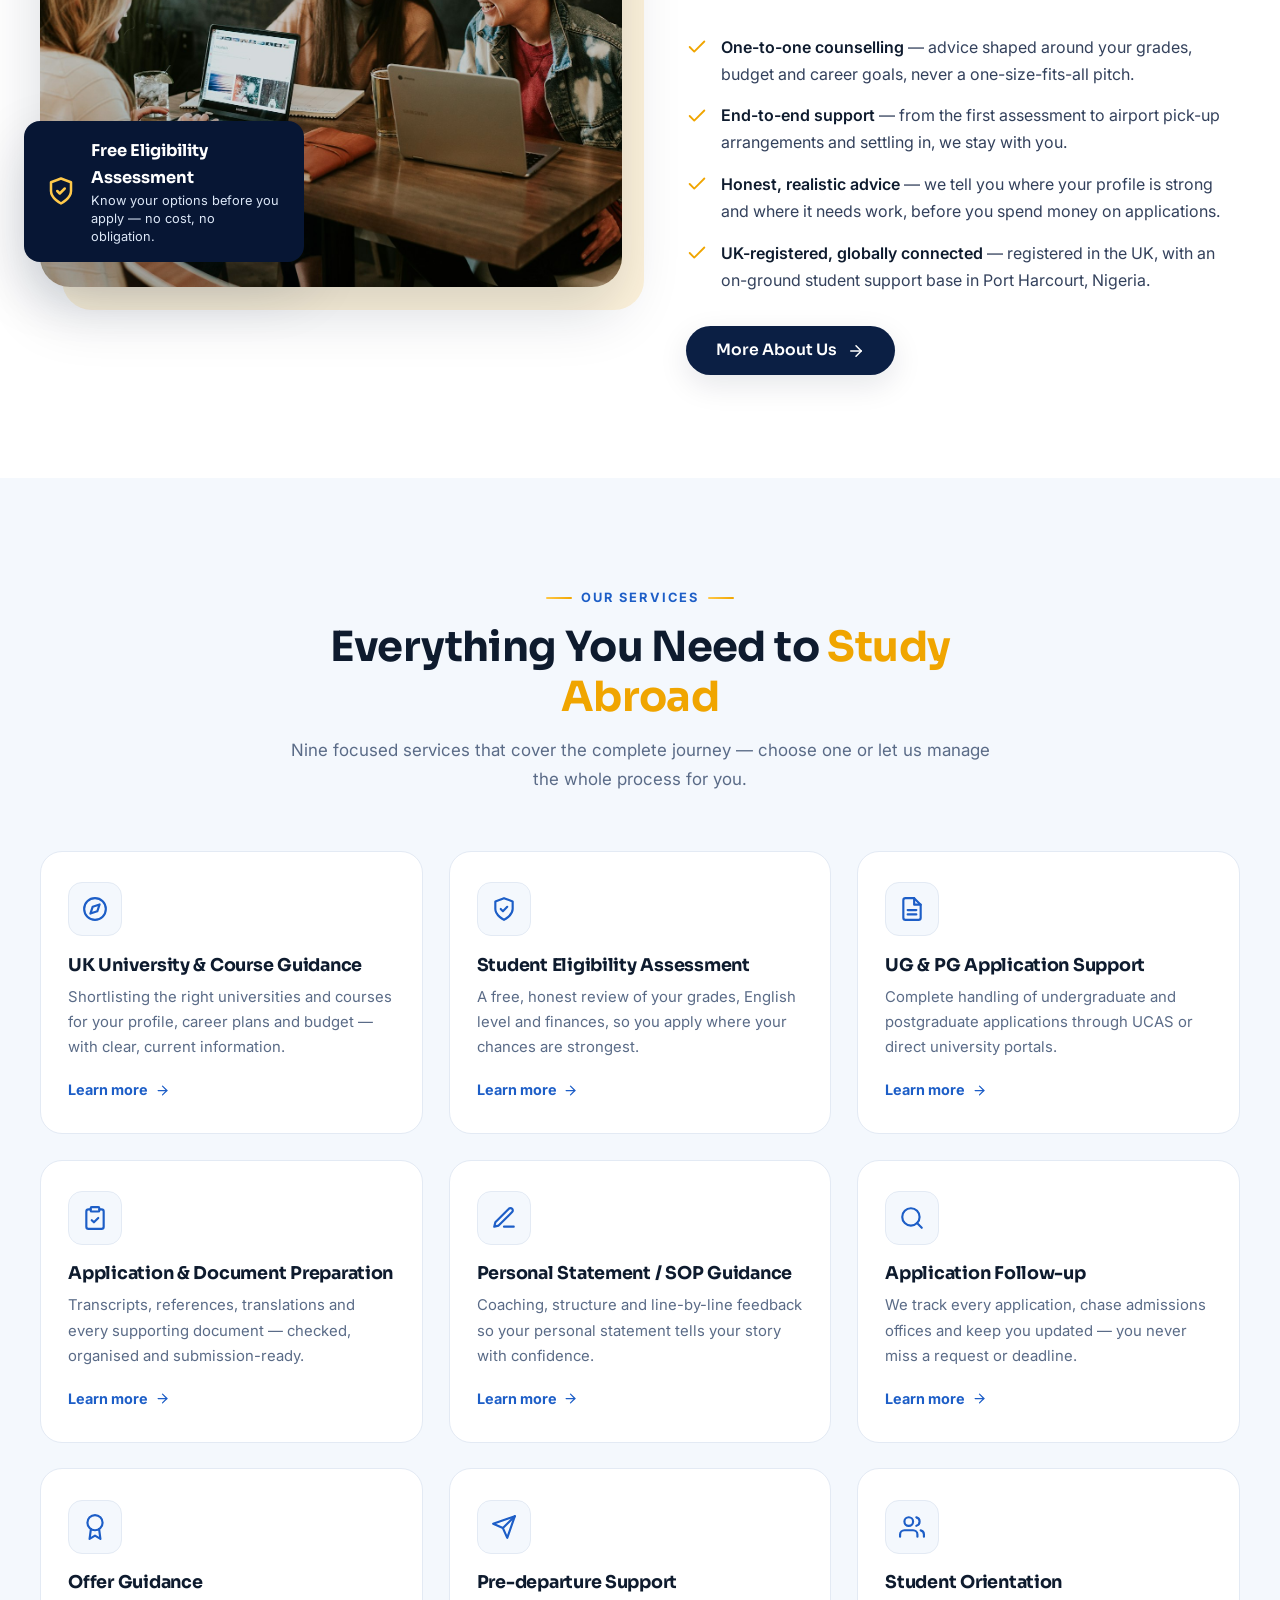
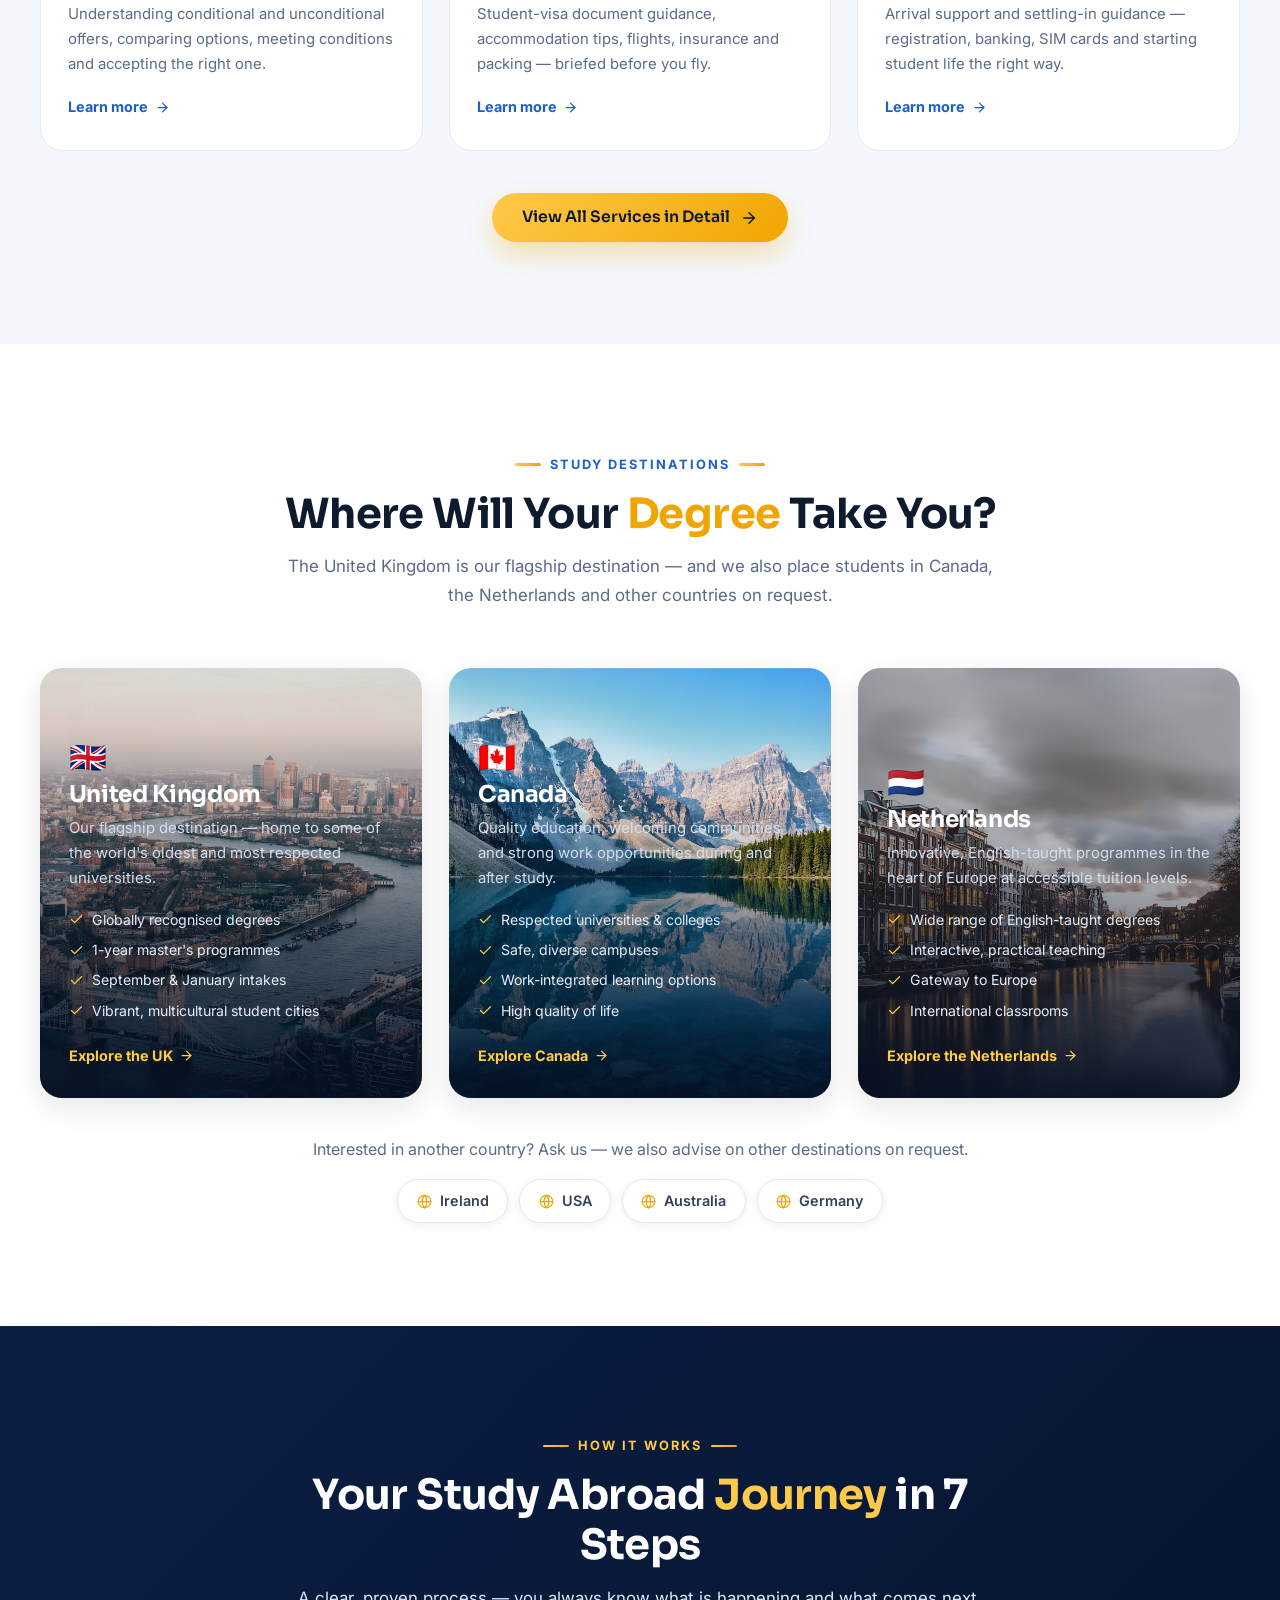
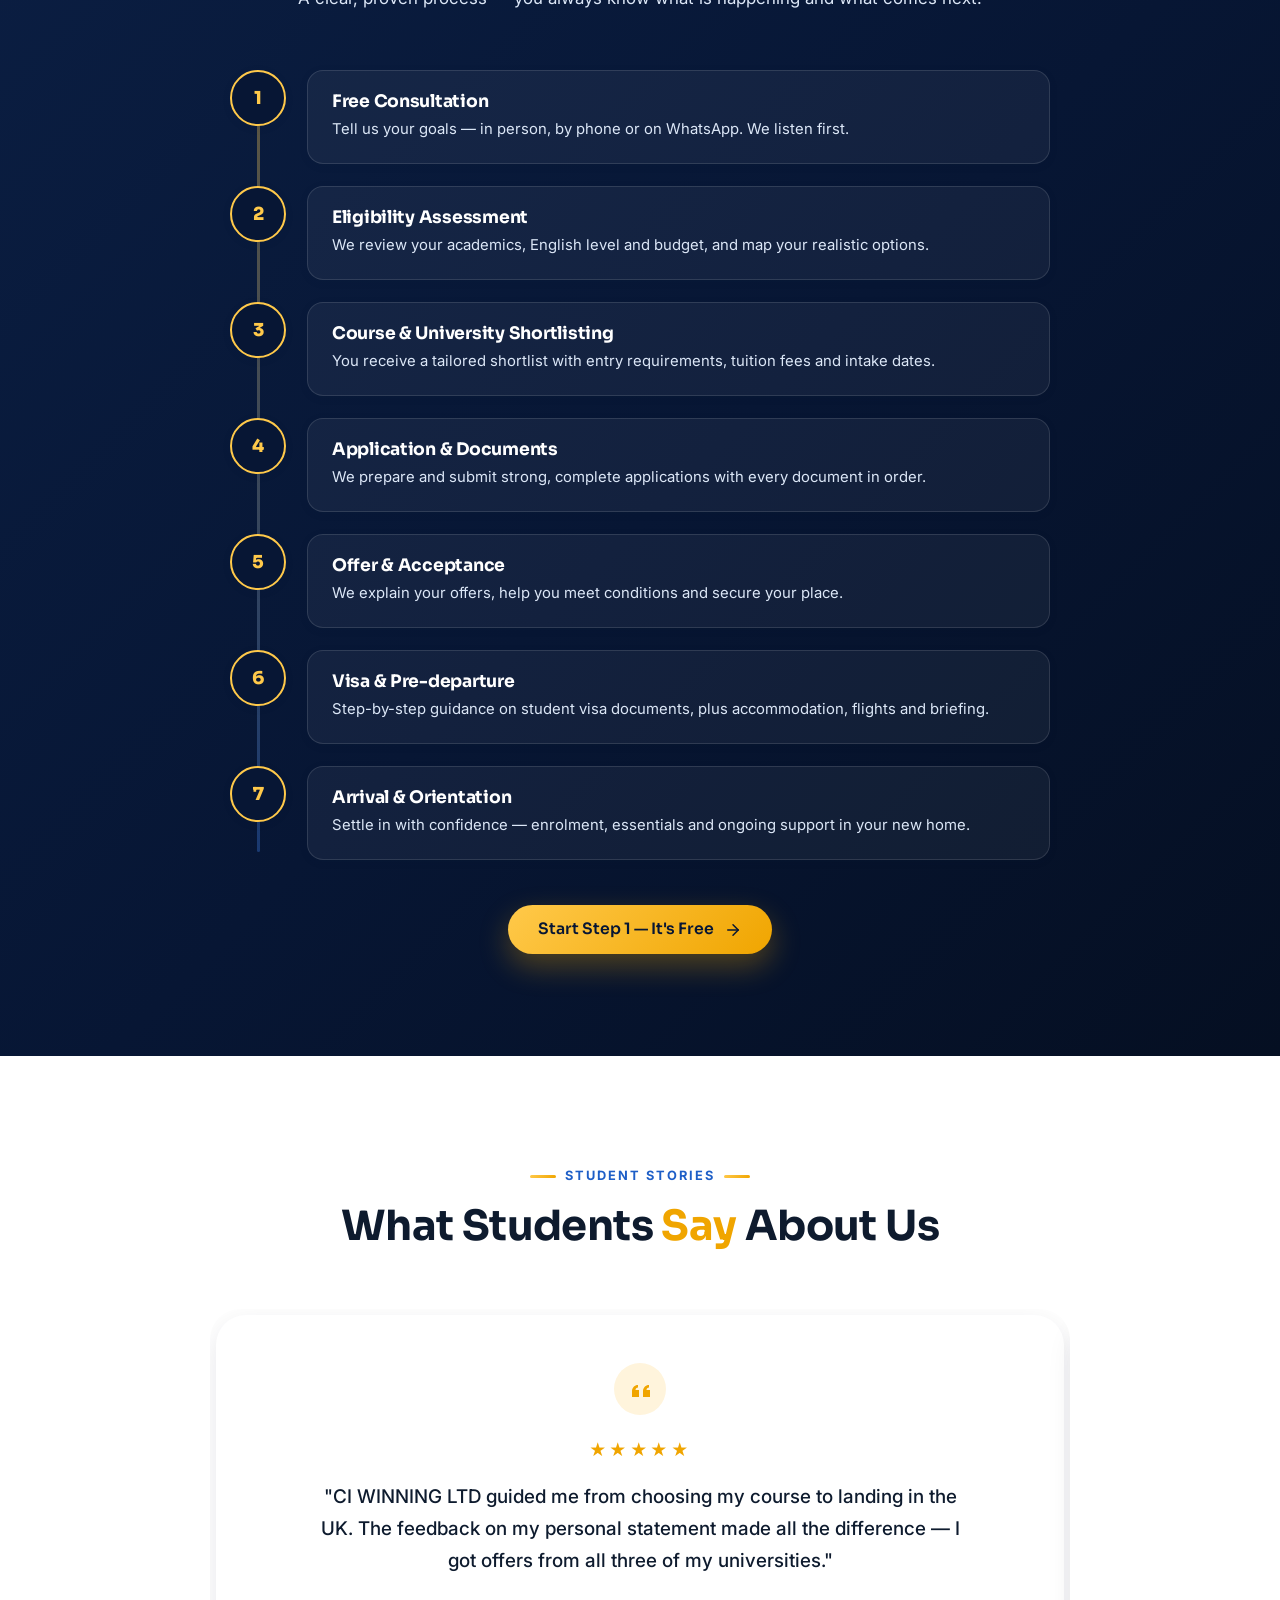
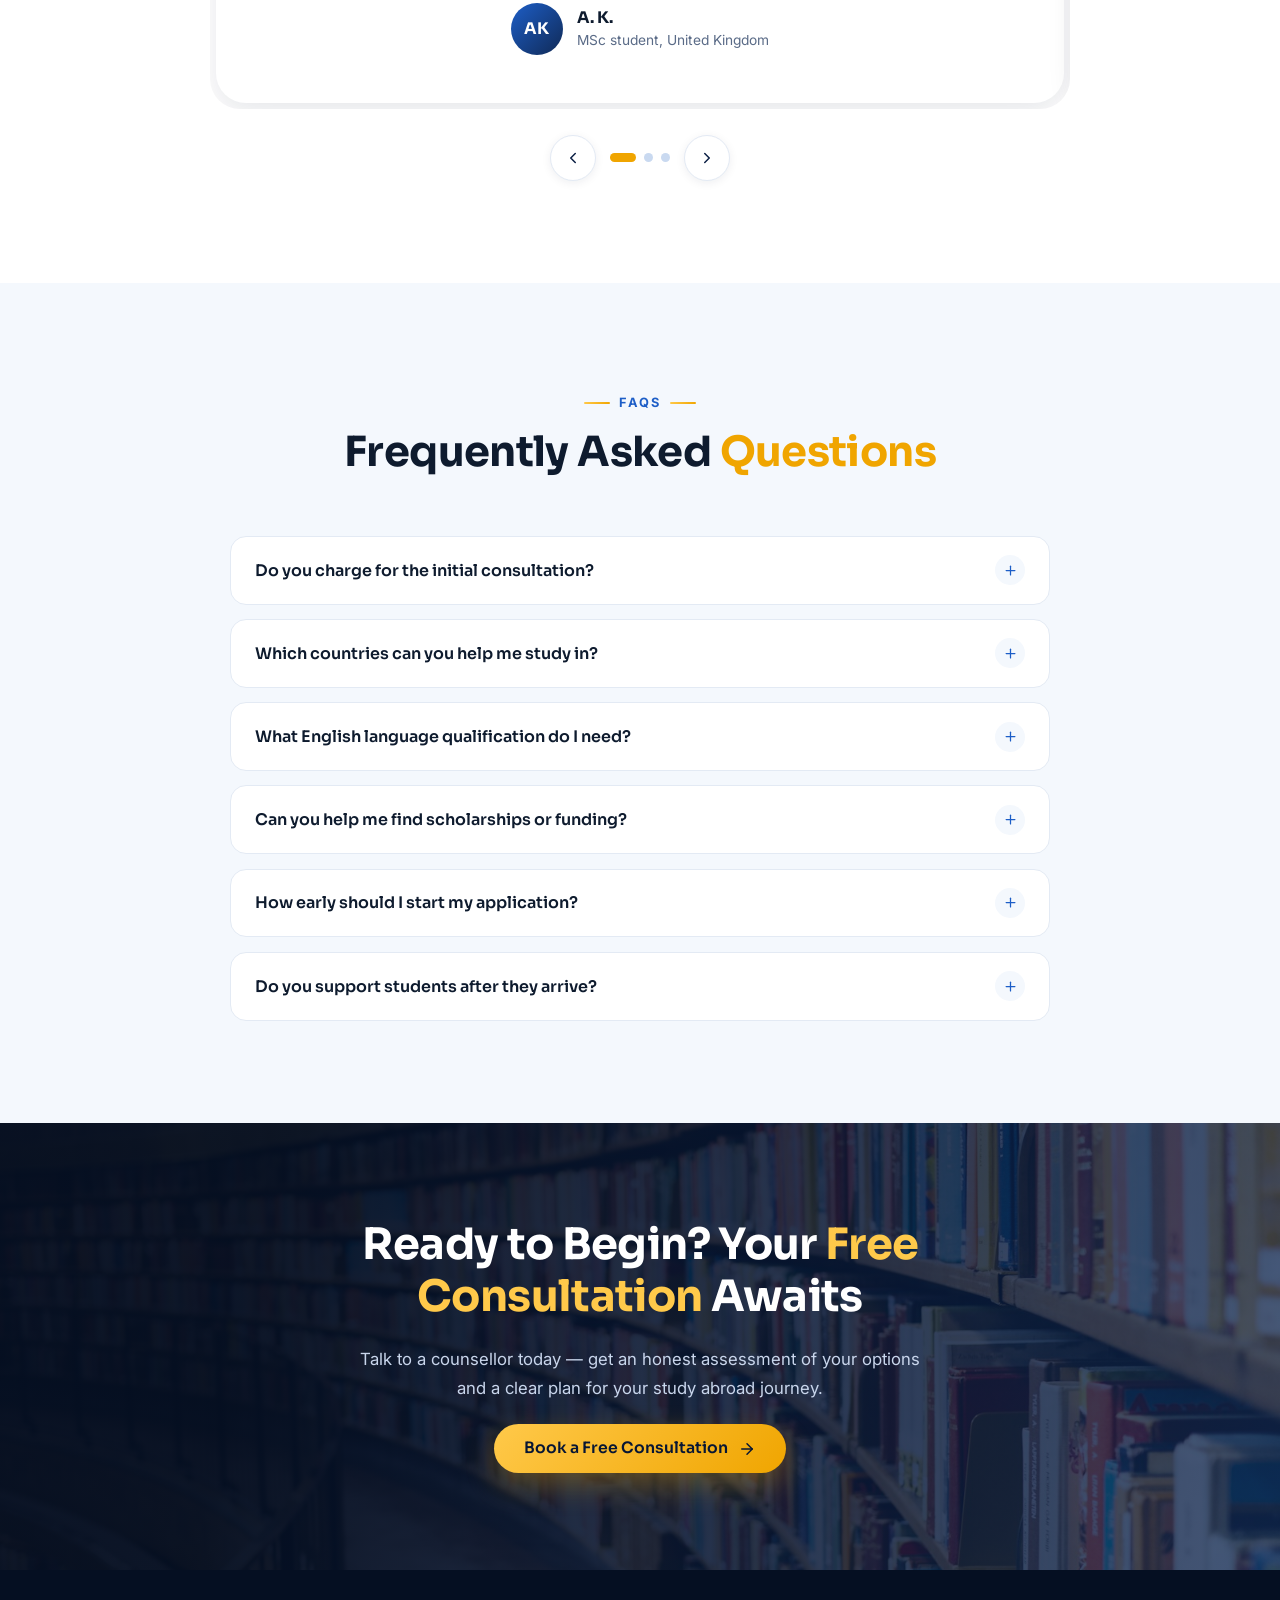
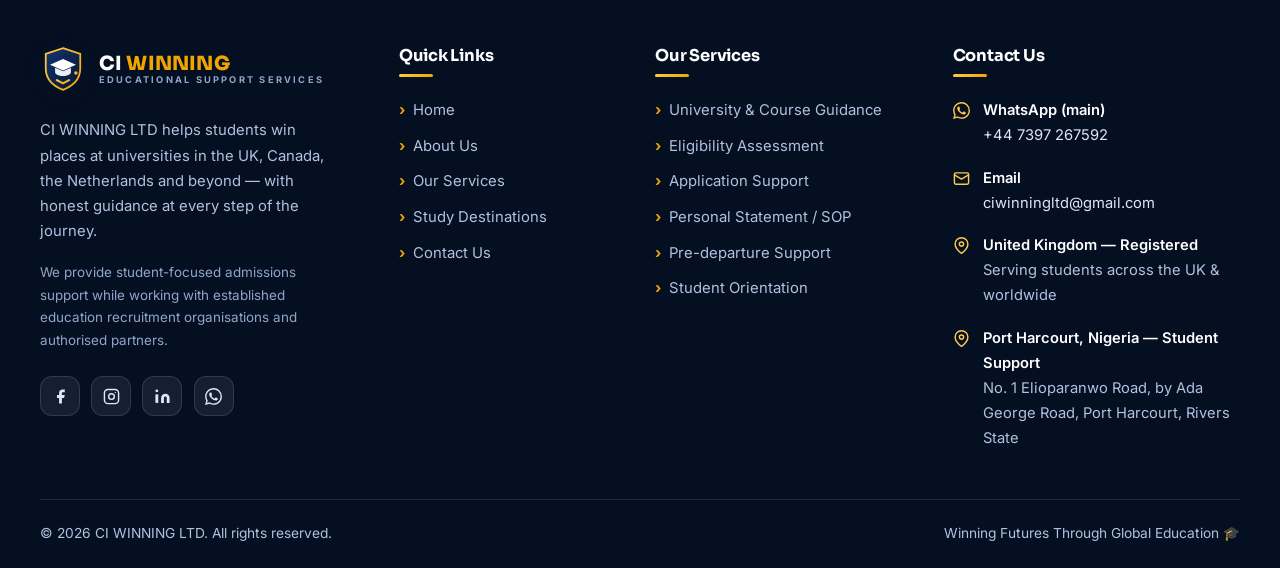
==== commit 3d14b100: "Official contact channels live site-wide: WhatsApp +44 7397 267592 (click-to-chat) + ciwinningltd@gm" ====
--- a/index.html
+++ b/index.html
@@ -38,7 +38,9 @@
       "@type": "PostalAddress",
       "addressCountry": "GB"
     },
-    "areaServed": ["United Kingdom", "Nigeria", "Bangladesh", "Canada", "Netherlands"]
+    "areaServed": ["United Kingdom", "Nigeria", "Bangladesh", "Canada", "Netherlands"],
+    "telephone": "+447397267592",
+    "email": "ciwinningltd@gmail.com"
   }
   </script>
 </head>
@@ -50,15 +52,19 @@
   <div class="topbar">
     <div class="container topbar__inner">
       <div class="topbar__group">
+        <a class="topbar__item" href="https://wa.me/447397267592?text=Hello%20CI%20WINNING%20LTD!%20I%20would%20like%20a%20free%20consultation." target="_blank" rel="noopener">
+          <svg viewBox="0 0 24 24" fill="currentColor" aria-hidden="true"><path d="M17.472 14.382c-.297-.149-1.758-.867-2.03-.967-.273-.099-.471-.148-.67.15-.197.297-.767.966-.94 1.164-.173.199-.347.223-.644.075-.297-.15-1.255-.463-2.39-1.475-.883-.788-1.48-1.761-1.653-2.059-.173-.297-.018-.458.13-.606.134-.133.297-.347.446-.52.149-.174.198-.298.298-.497.099-.198.05-.371-.025-.52-.075-.149-.669-1.612-.916-2.207-.242-.579-.487-.5-.669-.51-.173-.008-.371-.01-.57-.01-.198 0-.52.074-.792.372-.272.297-1.04 1.016-1.04 2.479 0 1.462 1.065 2.875 1.213 3.074.149.198 2.096 3.2 5.077 4.487.709.306 1.262.489 1.694.625.712.227 1.36.195 1.871.118.571-.085 1.758-.719 2.006-1.413.248-.694.248-1.289.173-1.413-.074-.124-.272-.198-.57-.347m-5.421 7.403h-.004a9.87 9.87 0 01-5.031-1.378l-.361-.214-3.741.982.998-3.648-.235-.374a9.86 9.86 0 01-1.51-5.26c.001-5.45 4.436-9.884 9.888-9.884 2.64 0 5.122 1.03 6.988 2.898a9.825 9.825 0 012.893 6.994c-.003 5.45-4.437 9.884-9.885 9.884m8.413-18.297A11.815 11.815 0 0012.05 0C5.495 0 .16 5.335.157 11.892c0 2.096.547 4.142 1.588 5.945L.057 24l6.305-1.654a11.882 11.882 0 005.683 1.448h.005c6.554 0 11.89-5.335 11.893-11.893a11.821 11.821 0 00-3.48-8.413"/></svg>
+          WhatsApp: +44 7397 267592
+        </a>
+        <a class="topbar__item" href="mailto:ciwinningltd@gmail.com">
+          <svg viewBox="0 0 24 24" fill="none" stroke="currentColor" stroke-width="2" stroke-linecap="round" stroke-linejoin="round" aria-hidden="true"><rect x="2" y="4" width="20" height="16" rx="2"/><path d="m22 7-10 6L2 7"/></svg>
+          ciwinningltd@gmail.com
+        </a>
+      </div>
+      <div class="topbar__group topbar__group--right">
         <span class="topbar__item">
           <svg viewBox="0 0 24 24" fill="none" stroke="currentColor" stroke-width="2" stroke-linecap="round" stroke-linejoin="round" aria-hidden="true"><path d="M21 10c0 7-9 13-9 13s-9-6-9-13a9 9 0 0 1 18 0z"/><circle cx="12" cy="10" r="3"/></svg>
           United Kingdom · Port Harcourt, Nigeria
-        </span>
-      </div>
-      <div class="topbar__group topbar__group--right">
-        <span class="topbar__item">
-          <svg viewBox="0 0 24 24" fill="none" stroke="currentColor" stroke-width="2" stroke-linecap="round" stroke-linejoin="round" aria-hidden="true"><path d="M22 10 12 5 2 10l10 5 10-5z"/><path d="M6 12v5c0 1.7 2.7 3 6 3s6-1.3 6-3v-5"/></svg>
-          Winning Futures Through Global Education
         </span>
       </div>
     </div>
@@ -132,6 +138,10 @@
           <a class="btn btn--gold" href="contact.html">
             Book a Free Consultation
             <svg viewBox="0 0 24 24" fill="none" stroke="currentColor" stroke-width="2" stroke-linecap="round" stroke-linejoin="round" aria-hidden="true"><line x1="5" y1="12" x2="19" y2="12"/><polyline points="12 5 19 12 12 19"/></svg>
+          </a>
+          <a class="btn btn--outline" href="https://wa.me/447397267592?text=Hello%20CI%20WINNING%20LTD!%20I%20would%20like%20a%20free%20consultation." target="_blank" rel="noopener">
+            <svg viewBox="0 0 24 24" fill="currentColor" aria-hidden="true"><path d="M17.472 14.382c-.297-.149-1.758-.867-2.03-.967-.273-.099-.471-.148-.67.15-.197.297-.767.966-.94 1.164-.173.199-.347.223-.644.075-.297-.15-1.255-.463-2.39-1.475-.883-.788-1.48-1.761-1.653-2.059-.173-.297-.018-.458.13-.606.134-.133.297-.347.446-.52.149-.174.198-.298.298-.497.099-.198.05-.371-.025-.52-.075-.149-.669-1.612-.916-2.207-.242-.579-.487-.5-.669-.51-.173-.008-.371-.01-.57-.01-.198 0-.52.074-.792.372-.272.297-1.04 1.016-1.04 2.479 0 1.462 1.065 2.875 1.213 3.074.149.198 2.096 3.2 5.077 4.487.709.306 1.262.489 1.694.625.712.227 1.36.195 1.871.118.571-.085 1.758-.719 2.006-1.413.248-.694.248-1.289.173-1.413-.074-.124-.272-.198-.57-.347m-5.421 7.403h-.004a9.87 9.87 0 01-5.031-1.378l-.361-.214-3.741.982.998-3.648-.235-.374a9.86 9.86 0 01-1.51-5.26c.001-5.45 4.436-9.884 9.888-9.884 2.64 0 5.122 1.03 6.988 2.898a9.825 9.825 0 012.893 6.994c-.003 5.45-4.437 9.884-9.885 9.884m8.413-18.297A11.815 11.815 0 0012.05 0C5.495 0 .16 5.335.157 11.892c0 2.096.547 4.142 1.588 5.945L.057 24l6.305-1.654a11.882 11.882 0 005.683 1.448h.005c6.554 0 11.89-5.335 11.893-11.893a11.821 11.821 0 00-3.48-8.413"/></svg>
+            Chat on WhatsApp
           </a>
           <a class="btn btn--outline" href="services.html">Explore Our Services</a>
         </div>
@@ -602,6 +612,9 @@
           <a href="#" aria-label="Facebook (coming soon)"><svg viewBox="0 0 24 24" fill="currentColor" aria-hidden="true"><path d="M18 2h-3a5 5 0 0 0-5 5v3H7v4h3v8h4v-8h3l1-4h-4V7a1 1 0 0 1 1-1h3z"/></svg></a>
           <a href="#" aria-label="Instagram (coming soon)"><svg viewBox="0 0 24 24" fill="none" stroke="currentColor" stroke-width="2" stroke-linecap="round" stroke-linejoin="round" aria-hidden="true"><rect x="2" y="2" width="20" height="20" rx="5"/><circle cx="12" cy="12" r="4"/><line x1="17.5" y1="6.5" x2="17.51" y2="6.5"/></svg></a>
           <a href="#" aria-label="LinkedIn (coming soon)"><svg viewBox="0 0 24 24" fill="currentColor" aria-hidden="true"><path d="M16 8a6 6 0 0 1 6 6v7h-4v-7a2 2 0 0 0-2-2 2 2 0 0 0-2 2v7h-4v-7a6 6 0 0 1 6-6z"/><rect x="2" y="9" width="4" height="12"/><circle cx="4" cy="4" r="2"/></svg></a>
+          <a href="https://wa.me/447397267592?text=Hello%20CI%20WINNING%20LTD!%20I%20would%20like%20a%20free%20consultation." target="_blank" rel="noopener" aria-label="WhatsApp">
+            <svg viewBox="0 0 24 24" fill="currentColor" aria-hidden="true"><path d="M17.472 14.382c-.297-.149-1.758-.867-2.03-.967-.273-.099-.471-.148-.67.15-.197.297-.767.966-.94 1.164-.173.199-.347.223-.644.075-.297-.15-1.255-.463-2.39-1.475-.883-.788-1.48-1.761-1.653-2.059-.173-.297-.018-.458.13-.606.134-.133.297-.347.446-.52.149-.174.198-.298.298-.497.099-.198.05-.371-.025-.52-.075-.149-.669-1.612-.916-2.207-.242-.579-.487-.5-.669-.51-.173-.008-.371-.01-.57-.01-.198 0-.52.074-.792.372-.272.297-1.04 1.016-1.04 2.479 0 1.462 1.065 2.875 1.213 3.074.149.198 2.096 3.2 5.077 4.487.709.306 1.262.489 1.694.625.712.227 1.36.195 1.871.118.571-.085 1.758-.719 2.006-1.413.248-.694.248-1.289.173-1.413-.074-.124-.272-.198-.57-.347m-5.421 7.403h-.004a9.87 9.87 0 01-5.031-1.378l-.361-.214-3.741.982.998-3.648-.235-.374a9.86 9.86 0 01-1.51-5.26c.001-5.45 4.436-9.884 9.888-9.884 2.64 0 5.122 1.03 6.988 2.898a9.825 9.825 0 012.893 6.994c-.003 5.45-4.437 9.884-9.885 9.884m8.413-18.297A11.815 11.815 0 0012.05 0C5.495 0 .16 5.335.157 11.892c0 2.096.547 4.142 1.588 5.945L.057 24l6.305-1.654a11.882 11.882 0 005.683 1.448h.005c6.554 0 11.89-5.335 11.893-11.893a11.821 11.821 0 00-3.48-8.413"/></svg>
+          </a>
           
         </div>
       </div>
@@ -630,6 +643,14 @@
         <h4>Contact Us</h4>
         <ul class="footer-contact">
           <li>
+            <svg viewBox="0 0 24 24" fill="currentColor" aria-hidden="true"><path d="M17.472 14.382c-.297-.149-1.758-.867-2.03-.967-.273-.099-.471-.148-.67.15-.197.297-.767.966-.94 1.164-.173.199-.347.223-.644.075-.297-.15-1.255-.463-2.39-1.475-.883-.788-1.48-1.761-1.653-2.059-.173-.297-.018-.458.13-.606.134-.133.297-.347.446-.52.149-.174.198-.298.298-.497.099-.198.05-.371-.025-.52-.075-.149-.669-1.612-.916-2.207-.242-.579-.487-.5-.669-.51-.173-.008-.371-.01-.57-.01-.198 0-.52.074-.792.372-.272.297-1.04 1.016-1.04 2.479 0 1.462 1.065 2.875 1.213 3.074.149.198 2.096 3.2 5.077 4.487.709.306 1.262.489 1.694.625.712.227 1.36.195 1.871.118.571-.085 1.758-.719 2.006-1.413.248-.694.248-1.289.173-1.413-.074-.124-.272-.198-.57-.347m-5.421 7.403h-.004a9.87 9.87 0 01-5.031-1.378l-.361-.214-3.741.982.998-3.648-.235-.374a9.86 9.86 0 01-1.51-5.26c.001-5.45 4.436-9.884 9.888-9.884 2.64 0 5.122 1.03 6.988 2.898a9.825 9.825 0 012.893 6.994c-.003 5.45-4.437 9.884-9.885 9.884m8.413-18.297A11.815 11.815 0 0012.05 0C5.495 0 .16 5.335.157 11.892c0 2.096.547 4.142 1.588 5.945L.057 24l6.305-1.654a11.882 11.882 0 005.683 1.448h.005c6.554 0 11.89-5.335 11.893-11.893a11.821 11.821 0 00-3.48-8.413"/></svg>
+            <span><strong>WhatsApp (main)</strong><a href="https://wa.me/447397267592?text=Hello%20CI%20WINNING%20LTD!%20I%20would%20like%20a%20free%20consultation." target="_blank" rel="noopener">+44 7397 267592</a></span>
+          </li>
+          <li>
+            <svg viewBox="0 0 24 24" fill="none" stroke="currentColor" stroke-width="2" stroke-linecap="round" stroke-linejoin="round" aria-hidden="true"><rect x="2" y="4" width="20" height="16" rx="2"/><path d="m22 7-10 6L2 7"/></svg>
+            <span><strong>Email</strong><a href="mailto:ciwinningltd@gmail.com">ciwinningltd@gmail.com</a></span>
+          </li>
+          <li>
             <svg viewBox="0 0 24 24" fill="none" stroke="currentColor" stroke-width="2" stroke-linecap="round" stroke-linejoin="round" aria-hidden="true"><path d="M21 10c0 7-9 13-9 13s-9-6-9-13a9 9 0 0 1 18 0z"/><circle cx="12" cy="10" r="3"/></svg>
             <span><strong>United Kingdom — Registered</strong>Serving students across the UK &amp; worldwide</span>
           </li>
@@ -648,6 +669,10 @@
 
   <!-- ================= FLOATING ACTIONS ================= -->
   <div class="fab-stack">
+    <a class="fab fab--wa" href="https://wa.me/447397267592?text=Hello%20CI%20WINNING%20LTD!%20I%20would%20like%20a%20free%20consultation." target="_blank" rel="noopener" aria-label="Chat with us on WhatsApp">
+      <svg viewBox="0 0 24 24" fill="currentColor" aria-hidden="true"><path d="M17.472 14.382c-.297-.149-1.758-.867-2.03-.967-.273-.099-.471-.148-.67.15-.197.297-.767.966-.94 1.164-.173.199-.347.223-.644.075-.297-.15-1.255-.463-2.39-1.475-.883-.788-1.48-1.761-1.653-2.059-.173-.297-.018-.458.13-.606.134-.133.297-.347.446-.52.149-.174.198-.298.298-.497.099-.198.05-.371-.025-.52-.075-.149-.669-1.612-.916-2.207-.242-.579-.487-.5-.669-.51-.173-.008-.371-.01-.57-.01-.198 0-.52.074-.792.372-.272.297-1.04 1.016-1.04 2.479 0 1.462 1.065 2.875 1.213 3.074.149.198 2.096 3.2 5.077 4.487.709.306 1.262.489 1.694.625.712.227 1.36.195 1.871.118.571-.085 1.758-.719 2.006-1.413.248-.694.248-1.289.173-1.413-.074-.124-.272-.198-.57-.347m-5.421 7.403h-.004a9.87 9.87 0 01-5.031-1.378l-.361-.214-3.741.982.998-3.648-.235-.374a9.86 9.86 0 01-1.51-5.26c.001-5.45 4.436-9.884 9.888-9.884 2.64 0 5.122 1.03 6.988 2.898a9.825 9.825 0 012.893 6.994c-.003 5.45-4.437 9.884-9.885 9.884m8.413-18.297A11.815 11.815 0 0012.05 0C5.495 0 .16 5.335.157 11.892c0 2.096.547 4.142 1.588 5.945L.057 24l6.305-1.654a11.882 11.882 0 005.683 1.448h.005c6.554 0 11.89-5.335 11.893-11.893a11.821 11.821 0 00-3.48-8.413"/></svg>
+      <span class="fab__tip">Chat with us</span>
+    </a>
     <button class="fab fab--top" aria-label="Back to top">
       <svg viewBox="0 0 24 24" fill="none" stroke="currentColor" stroke-width="2" stroke-linecap="round" stroke-linejoin="round" aria-hidden="true"><polyline points="18 15 12 9 6 15"/></svg>
     </button>
